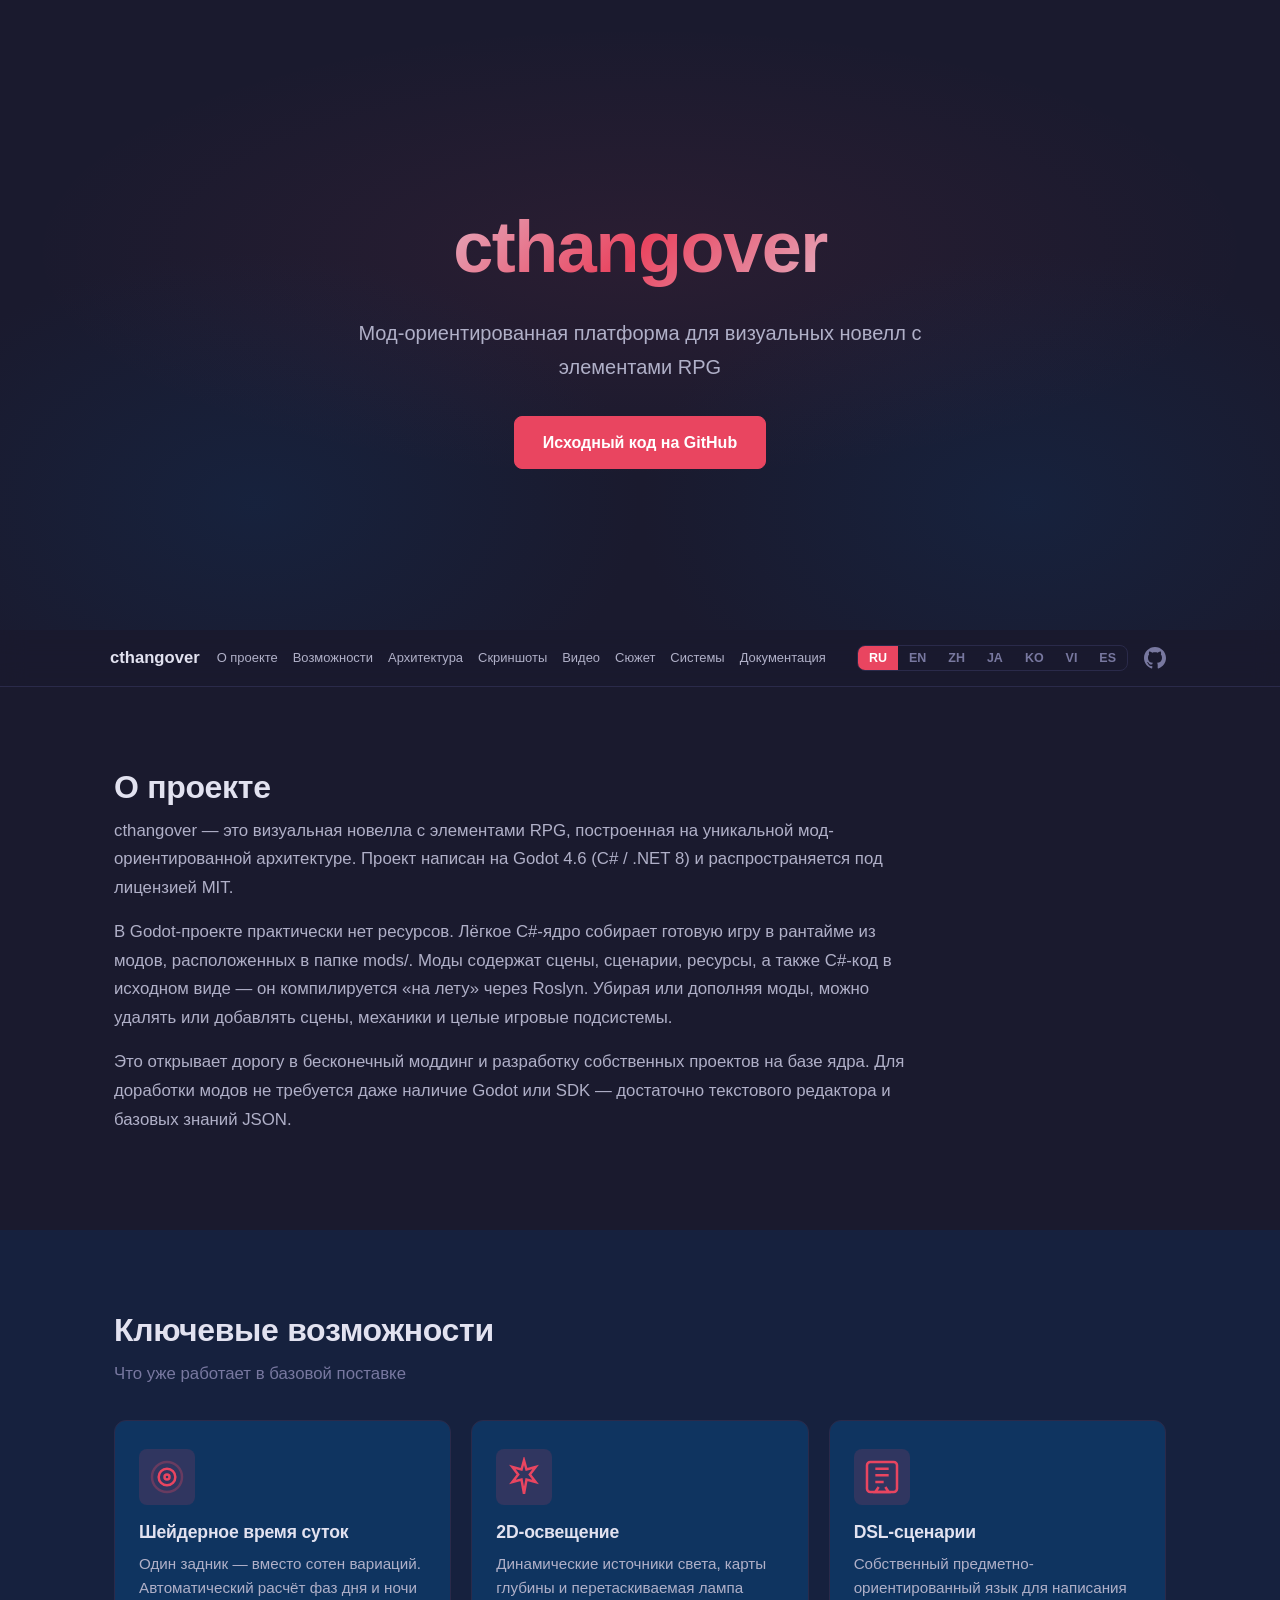
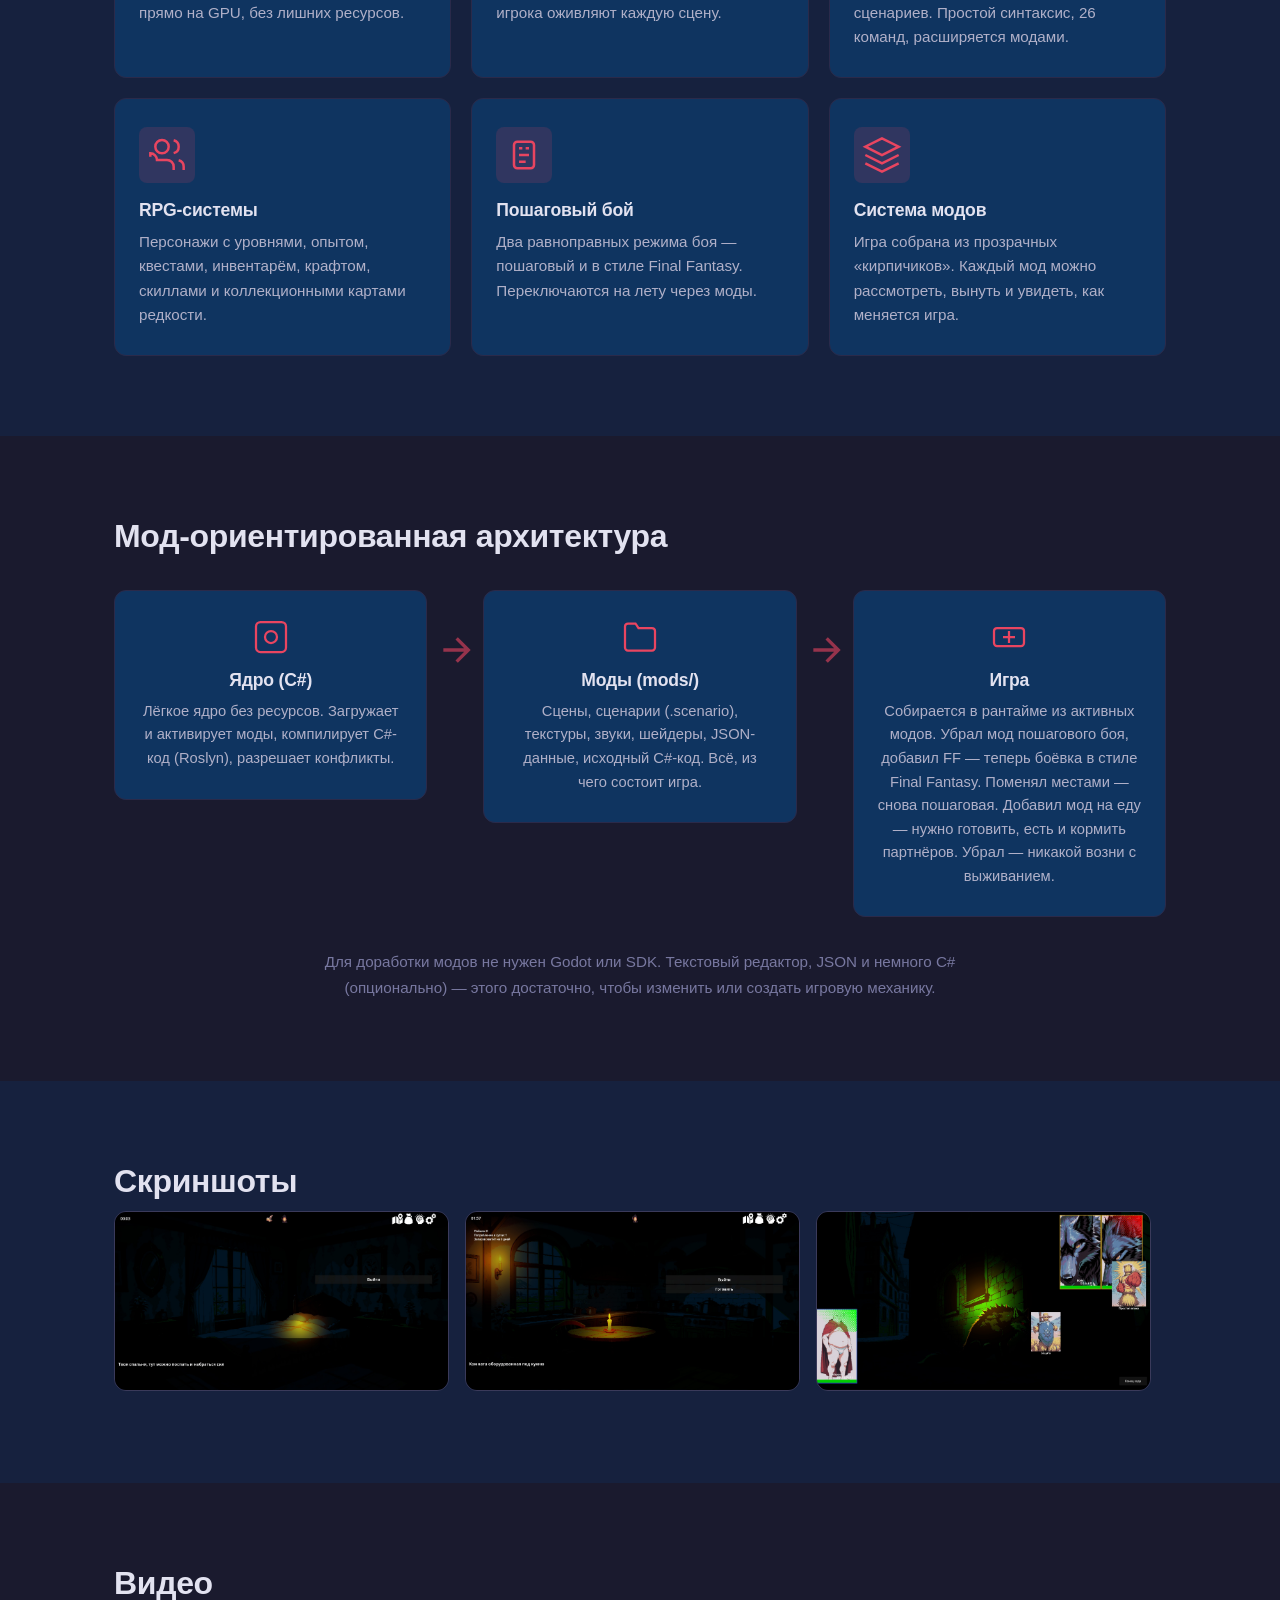
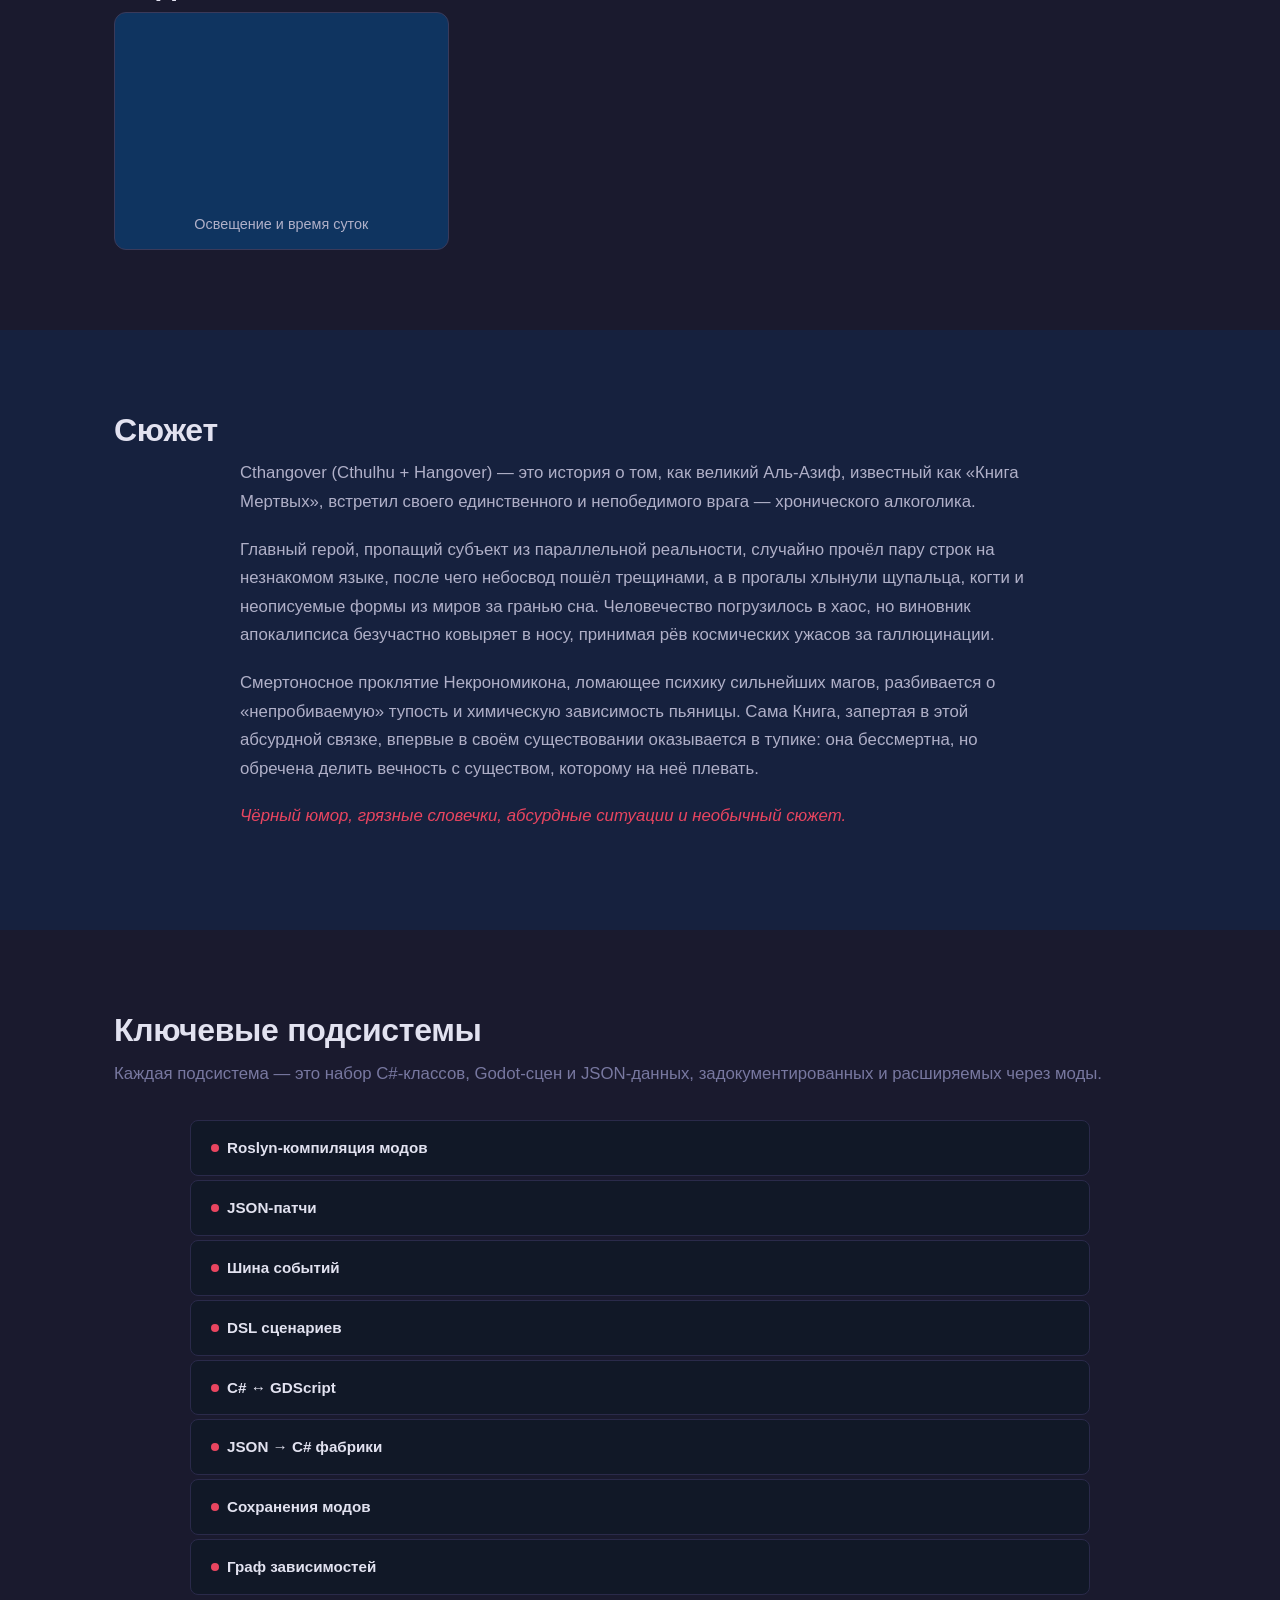
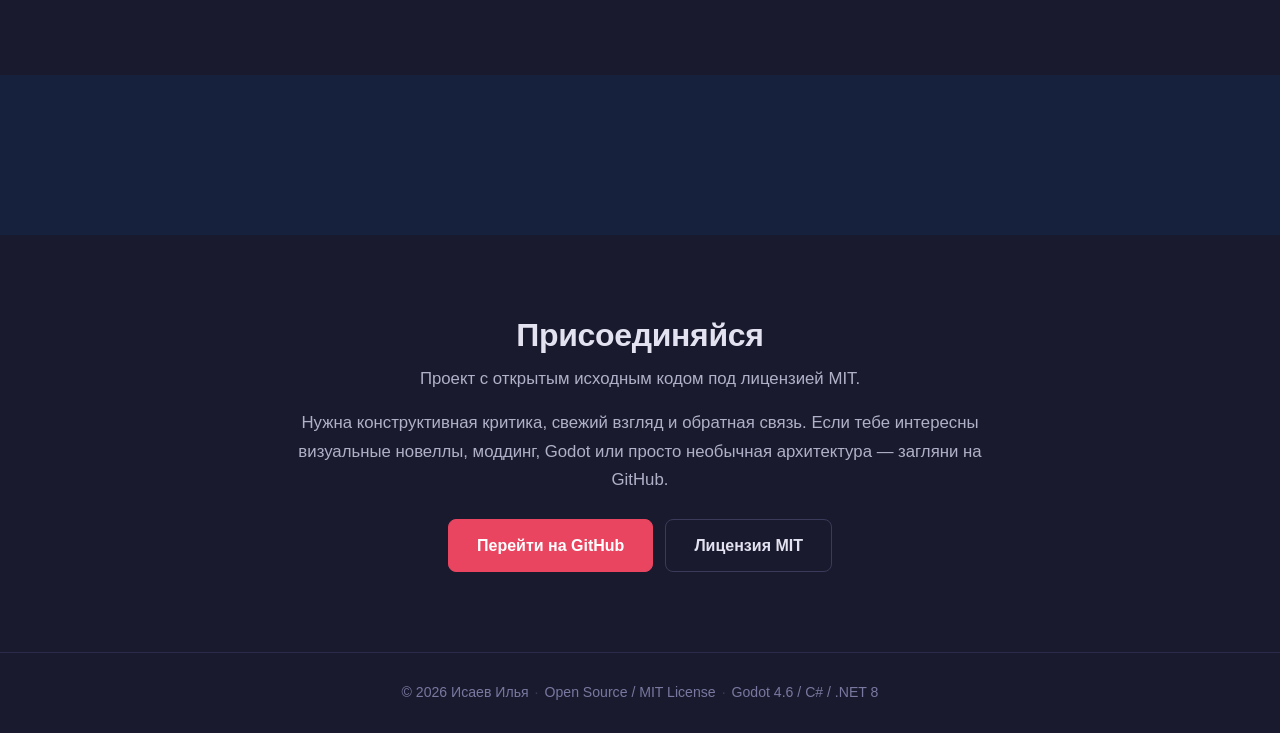
==== index.html @ f08f26de "upd" ====
<!DOCTYPE html>
<html lang="ru">

<head>
<meta charset="UTF-8">
<meta name="viewport" content="width=device-width, initial-scale=1.0">
<title data-i18n="hero_title">cthangover</title>
<meta name="description" content="Мод-ориентированная платформа для визуальных новелл с элементами RPG на Godot 4.6">
<link rel="stylesheet" href="css/highlight-theme.css">
<link rel="stylesheet" href="css/style.css">
</head>

<body>

<header id="hero">
  <div class="hero-content">
    <h1 data-i18n="hero_title">cthangover</h1>
    <p class="tagline" data-i18n="hero_tagline">Мод-ориентированная платформа для визуальных новелл с элементами RPG</p>
    <div class="hero-buttons">
      <a href="https://github.com/cthangover/cthangover" class="btn btn-primary" target="_blank" rel="noopener" data-i18n="hero_btn_github">Исходный код на GitHub</a>
    </div>
  </div>
  <div class="hero-bg"></div>
</header>

<nav id="navbar">
  <div class="nav-inner">
    <a href="#hero" class="nav-brand">cthangover</a>
    <a class="docs-back-link" data-i18n="nav_docs_back">← На сайт</a>
    <button class="nav-toggle" id="navToggle" aria-label="Toggle navigation" aria-expanded="false">
      <span></span><span></span><span></span>
    </button>
    <ul class="nav-links">
      <li><a href="#about" data-i18n="nav_about">О проекте</a></li>
      <li><a href="#features" data-i18n="nav_features">Возможности</a></li>
      <li><a href="#architecture" data-i18n="nav_arch">Архитектура</a></li>
      <li><a href="#screenshots" data-i18n="nav_screenshots">Скриншоты</a></li>
      <li><a href="#videos" data-i18n="nav_videos">Видео</a></li>
      <li><a href="#story" data-i18n="nav_story">Сюжет</a></li>
      <li><a href="#systems" data-i18n="nav_systems">Системы</a></li>
      <li><a href="#docs" data-i18n="nav_docs">Документация</a></li>
    </ul>
    <div class="nav-right">
      <div class="lang-switcher">
        <button class="lang-btn" data-lang="ru" aria-label="Русский">RU</button>
        <button class="lang-btn" data-lang="en" aria-label="English">EN</button>
        <button class="lang-btn" data-lang="zh" aria-label="中文">ZH</button>
        <button class="lang-btn" data-lang="ja" aria-label="日本語">JA</button>
        <button class="lang-btn" data-lang="ko" aria-label="한국어">KO</button>
        <button class="lang-btn" data-lang="vi" aria-label="Tiếng Việt">VI</button>
        <button class="lang-btn" data-lang="es" aria-label="Español">ES</button>
      </div>
      <a href="https://github.com/cthangover/cthangover" class="nav-github" target="_blank" rel="noopener" aria-label="GitHub">
        <svg width="22" height="22" viewBox="0 0 24 24" fill="currentColor"><path d="M12 0C5.37 0 0 5.37 0 12c0 5.3 3.438 9.8 8.205 11.385.6.113.82-.258.82-.577 0-.285-.01-1.04-.015-2.04-3.338.724-4.042-1.61-4.042-1.61-.546-1.385-1.335-1.755-1.335-1.755-1.087-.744.084-.729.084-.729 1.205.084 1.838 1.236 1.838 1.236 1.07 1.835 2.809 1.305 3.495.998.108-.776.417-1.305.76-1.605-2.665-.3-5.466-1.332-5.466-5.93 0-1.31.465-2.38 1.235-3.22-.135-.303-.54-1.523.105-3.176 0 0 1.005-.322 3.3 1.23.96-.267 1.98-.399 3-.405 1.02.006 2.04.138 3 .405 2.28-1.552 3.285-1.23 3.285-1.23.645 1.653.24 2.873.12 3.176.765.84 1.23 1.91 1.23 3.22 0 4.61-2.805 5.625-5.475 5.92.42.36.81 1.096.81 2.22 0 1.605-.015 2.896-.015 3.286 0 .315.21.69.825.57C20.565 21.795 24 17.295 24 12 24 5.37 18.63 0 12 0z"/></svg>
      </a>
    </div>
  </div>
</nav>

<button class="sidebar-toggle" id="sidebarToggle" aria-label="Toggle sidebar" aria-expanded="false">
  <span></span><span></span><span></span>
</button>

<main>

<section id="about">
  <div class="container">
    <h2 data-i18n="about_title">О проекте</h2>
    <p data-i18n="about_p1">cthangover — это визуальная новелла с элементами RPG, построенная на уникальной мод-ориентированной архитектуре. Проект написан на Godot 4.6 (C# / .NET 8) и распространяется под лицензией MIT.</p>
    <p data-i18n="about_p2">В Godot-проекте практически нет ресурсов. Лёгкое C#-ядро собирает готовую игру в рантайме из модов, расположенных в папке mods/. Моды содержат сцены, сценарии, ресурсы, а также C#-код в исходном виде — он компилируется «на лету» через Roslyn. Убирая или дополняя моды, можно удалять или добавлять сцены, механики и целые игровые подсистемы.</p>
    <p data-i18n="about_p3">Это открывает дорогу в бесконечный моддинг и разработку собственных проектов на базе ядра. Для доработки модов не требуется даже наличие Godot или SDK — достаточно текстового редактора и базовых знаний JSON.</p>
  </div>
</section>

<section id="features">
  <div class="container">
    <h2 data-i18n="features_title">Ключевые возможности</h2>
    <p class="section-subtitle" data-i18n="features_subtitle">Что уже работает в базовой поставке</p>
    <div class="features-grid">

      <div class="feature-card">
        <div class="feature-icon">
          <svg width="40" height="40" viewBox="0 0 24 24" fill="none" stroke="currentColor" stroke-width="1.5"><circle cx="12" cy="12" r="5"/><circle cx="12" cy="12" r="9" opacity="0.3"/><circle cx="12" cy="12" r="1.5"/></svg>
        </div>
        <h3 data-i18n="feat_time_title">Шейдерное время суток</h3>
        <p data-i18n="feat_time_desc">Один задник — вместо сотен вариаций. Автоматический расчёт фаз дня и ночи прямо на GPU, без лишних ресурсов.</p>
      </div>

      <div class="feature-card">
        <div class="feature-icon">
          <svg width="40" height="40" viewBox="0 0 24 24" fill="none" stroke="currentColor" stroke-width="1.5"><path d="M12 2l1.5 5.5L19 6l-3.5 4.5L19 15l-5.5-1.5L12 22l-1.5-8.5L5 15l3.5-4.5L5 6l5.5 1.5z"/></svg>
        </div>
        <h3 data-i18n="feat_light_title">2D-освещение</h3>
        <p data-i18n="feat_light_desc">Динамические источники света, карты глубины и перетаскиваемая лампа игрока оживляют каждую сцену.</p>
      </div>

      <div class="feature-card">
        <div class="feature-icon">
          <svg width="40" height="40" viewBox="0 0 24 24" fill="none" stroke="currentColor" stroke-width="1.5"><rect x="3" y="3" width="18" height="18" rx="2"/><path d="M8 7h8M8 11h8M8 15h5M10 18l-2 3h8l-2-3"/></svg>
        </div>
        <h3 data-i18n="feat_dsl_title">DSL-сценарии</h3>
        <p data-i18n="feat_dsl_desc">Собственный предметно-ориентированный язык для написания сценариев. Простой синтаксис, 26 команд, расширяется модами.</p>
      </div>

      <div class="feature-card">
        <div class="feature-icon">
          <svg width="40" height="40" viewBox="0 0 24 24" fill="none" stroke="currentColor" stroke-width="1.5"><path d="M16 21v-2a4 4 0 00-4-4H6a4 4 0 00-4-4v2"/><circle cx="9" cy="7" r="4"/><path d="M22 21v-2a4 4 0 00-3-3.87M16 3.13a4 4 0 010 7.75"/></svg>
        </div>
        <h3 data-i18n="feat_rpg_title">RPG-системы</h3>
        <p data-i18n="feat_rpg_desc">Персонажи с 6 атрибутами, уровни, опыт, квесты, инвентарь, крафт, скиллы и коллекционные карты редкости.</p>
      </div>

      <div class="feature-card">
        <div class="feature-icon">
          <svg width="40" height="40" viewBox="0 0 24 24" fill="none" stroke="currentColor" stroke-width="1.5"><rect x="6" y="4" width="12" height="16" rx="2"/><path d="M9 8h2M13 8h2M9 12h6M9 16h4"/></svg>
        </div>
        <h3 data-i18n="feat_battle_title">Карточный бой</h3>
        <p data-i18n="feat_battle_desc">Пошаговая карточная битва с атакой, защитой, оглушением и статус-эффектами. Второй вариант — FF-стиль (в разработке).</p>
      </div>

      <div class="feature-card">
        <div class="feature-icon">
          <svg width="40" height="40" viewBox="0 0 24 24" fill="none" stroke="currentColor" stroke-width="1.5"><path d="M12 2L2 7l10 5 10-5-10-5zM2 17l10 5 10-5M2 12l10 5 10-5"/></svg>
        </div>
        <h3 data-i18n="feat_mod_title">Система модов</h3>
        <p data-i18n="feat_mod_desc">Игра собрана из прозрачных «кирпичиков». Каждый мод можно рассмотреть, вынуть и увидеть, как меняется игра.</p>
      </div>

    </div>
  </div>
</section>

<section id="architecture">
  <div class="container">
    <h2 data-i18n="arch_title">Мод-ориентированная архитектура</h2>

    <div class="arch-diagram">
      <div class="arch-block arch-kernel">
        <div class="arch-icon">
          <svg width="36" height="36" viewBox="0 0 24 24" fill="none" stroke="currentColor" stroke-width="1.5"><rect x="2" y="2" width="20" height="20" rx="3"/><circle cx="12" cy="12" r="4"/></svg>
        </div>
        <h3 data-i18n="arch_kernel">Ядро (C#)</h3>
        <p data-i18n="arch_kernel_desc">Лёгкое ядро без ресурсов. Загружает и активирует моды, компилирует C#-код (Roslyn), разрешает конфликты.</p>
      </div>

      <div class="arch-arrow">
        <svg width="40" height="40" viewBox="0 0 24 24" fill="none" stroke="currentColor" stroke-width="2"><path d="M5 12h14M13 5l7 7-7 7"/></svg>
      </div>

      <div class="arch-block arch-mods">
        <div class="arch-icon">
          <svg width="36" height="36" viewBox="0 0 24 24" fill="none" stroke="currentColor" stroke-width="1.5"><path d="M22 19a2 2 0 01-2 2H4a2 2 0 01-2-2V5a2 2 0 012-2h5l2 3h9a2 2 0 012 2v11z"/></svg>
        </div>
        <h3 data-i18n="arch_mods">Моды (mods/)</h3>
        <p data-i18n="arch_mods_desc">Сцены, сценарии (.scenario), текстуры, звуки, шейдеры, JSON-данные, исходный C#-код. Всё, из чего состоит игра.</p>
      </div>

      <div class="arch-arrow">
        <svg width="40" height="40" viewBox="0 0 24 24" fill="none" stroke="currentColor" stroke-width="2"><path d="M5 12h14M13 5l7 7-7 7"/></svg>
      </div>

      <div class="arch-block arch-game">
        <div class="arch-icon">
          <svg width="36" height="36" viewBox="0 0 24 24" fill="none" stroke="currentColor" stroke-width="1.5"><rect x="2" y="6" width="20" height="12" rx="2"/><path d="M8 12h8M12 8v8"/></svg>
        </div>
        <h3 data-i18n="arch_game">Игра</h3>
        <p data-i18n="arch_game_desc">Собирается в рантайме из активных модов. Убрал мод карточного боя — пропала боевая система. Добавил мод с квестом — появился новый квест.</p>
      </div>
    </div>

    <p class="arch-footer" data-i18n="arch_footer">Для доработки модов не нужен Godot или SDK. Текстовый редактор, JSON и немного C# (опционально) — этого достаточно, чтобы изменить или создать игровую механику.</p>
  </div>
</section>

<section id="screenshots">
  <div class="container">
    <h2 data-i18n="screenshots_title">Скриншоты</h2>
    <div class="screenshots-grid">
      <div class="screenshot-item">
        <img src="img/screen1.jpg" alt="Скриншот 1" loading="lazy">
      </div>
      <div class="screenshot-item">
        <img src="img/screen2.jpg" alt="Скриншот 2" loading="lazy">
      </div>
      <div class="screenshot-item">
        <img src="img/screen3.jpg" alt="Скриншот 3" loading="lazy">
      </div>
      <div class="screenshot-item">
        <img src="img/screen4.jpg" alt="Скриншот 4" loading="lazy">
      </div>
    </div>
  </div>
</section>

<section id="videos">
  <div class="container">
    <h2 data-i18n="videos_title">Видео</h2>
    <div class="videos-grid">
      <div class="video-card">
        <div class="video-wrapper">
          <iframe src="https://www.youtube.com/embed/dLLEM93o4Ms" title="Освещение и время суток" allow="accelerometer; autoplay; clipboard-write; encrypted-media; gyroscope; picture-in-picture; web-share" referrerpolicy="strict-origin-when-cross-origin" allowfullscreen></iframe>
        </div>
        <p class="video-caption" data-i18n="video_lighting_title">Освещение и время суток</p>
      </div>
    </div>
  </div>
</section>

<section id="story">
  <div class="container">
    <h2 data-i18n="story_title">Сюжет</h2>
    <div class="story-content">
      <p data-i18n="story_p1">Cthangover (Cthulhu + Hangover) — это история о том, как великий Аль-Азиф, известный как «Книга Мертвых», встретил своего единственного и непобедимого врага — хронического алкоголика.</p>
      <p data-i18n="story_p2">Главный герой, пропащий субъект из параллельной реальности, случайно прочёл пару строк на незнакомом языке, после чего небосвод пошёл трещинами, а в прогалы хлынули щупальца, когти и неописуемые формы из миров за гранью сна. Человечество погрузилось в хаос, но виновник апокалипсиса безучастно ковыряет в носу, принимая рёв космических ужасов за галлюцинации.</p>
      <p data-i18n="story_p3">Смертоносное проклятие Некрономикона, ломающее психику сильнейших магов, разбивается о «непробиваемую» тупость и химическую зависимость пьяницы. Сама Книга, запертая в этой абсурдной связке, впервые в своём существовании оказывается в тупике: она бессмертна, но обречена делить вечность с существом, которому на неё плевать.</p>
      <p data-i18n="story_p4">Чёрный юмор, грязные словечки, абсурдные ситуации и необычный сюжет.</p>
    </div>
  </div>
</section>

<section id="systems">
  <div class="container">
    <h2 data-i18n="systems_title">Ключевые подсистемы</h2>
    <p class="section-subtitle" data-i18n="systems_subtitle">Каждая система — это набор C#-классов, Godot-сцен и JSON-данных, задокументированных и расширяемых через моды.</p>
    <div class="systems-list" id="systemsAccordion"></div>
  </div>
</section>

<section id="docs" class="docs-section">
  <div class="docs-layout">
    <div class="sidebar-overlay"></div>
    <aside id="docs-sidebar" class="docs-sidebar">
      <div class="sidebar-search">
        <div class="sidebar-search-wrap">
          <input type="text" id="docsSearch" class="sidebar-search-input" placeholder="Поиск..." autocomplete="off">
          <button class="sidebar-search-clear" id="searchClear" aria-label="Clear search">&times;</button>
        </div>
      </div>
      <nav class="sidebar-tree" id="sidebarTree"></nav>
    </aside>
    <div class="docs-main">
      <div class="container">
        <div id="docs-content" class="docs-content"></div>
      </div>
    </div>
  </div>
</section>

<section id="cta">
  <div class="container">
    <h2 data-i18n="cta_title">Присоединяйся</h2>
    <p data-i18n="cta_p1">Проект с открытым исходным кодом под лицензией MIT.</p>
    <p data-i18n="cta_p2">Нужна конструктивная критика, свежий взгляд и обратная связь. Если тебе интересны визуальные новеллы, моддинг, Godot или просто необычная архитектура — загляни на GitHub.</p>
    <div class="cta-buttons">
      <a href="https://github.com/cthangover/cthangover" class="btn btn-primary" target="_blank" rel="noopener" data-i18n="cta_btn_github">Перейти на GitHub</a>
      <a href="https://github.com/cthangover/cthangover/blob/master/LICENSE" class="btn btn-secondary" target="_blank" rel="noopener" data-i18n="cta_btn_license">Лицензия MIT</a>
    </div>
  </div>
</section>

</main>

<footer>
  <div class="container footer-inner">
    <span data-i18n="footer_text">© 2026 Исаев Илья</span>
    <span class="footer-sep">·</span>
    <span data-i18n="footer_opensource">Open Source / MIT License</span>
    <span class="footer-sep">·</span>
    <span>Godot 4.6 / C# / .NET 8</span>
  </div>
</footer>

<div id="lightbox" class="lightbox" aria-hidden="true" role="dialog">
  <div class="lightbox-overlay"></div>
  <button class="lightbox-close" aria-label="Закрыть">&times;</button>
  <button class="lightbox-prev" aria-label="Предыдущий">&lsaquo;</button>
  <button class="lightbox-next" aria-label="Следующий">&rsaquo;</button>
  <img class="lightbox-img" src="" alt="">
</div>

<script src="js/i18n.js"></script>
<script src="js/vendor/highlight.min.js"></script>
<script src="js/vendor/mermaid.min.js" defer></script>
<script src="js/vendor/hljs-scenario.js"></script>
<script src="js/vendor/hljs-gdscript.js"></script>
<script src="js/vendor/hljs-filestree.js"></script>
<script src="js/vendor/hljs-glsl.js"></script>
<script src="js/vendor/marked.min.js"></script>
<script src="js/docs.js"></script>
<script src="js/main.js"></script>
</body>
</html>
---- css/highlight-theme.css ----
pre code.hljs{display:block;overflow-x:auto;padding:1em}code.hljs{padding:3px 5px}/*!
  Theme: GitHub Dark
  Description: Dark theme as seen on github.com
  Author: github.com
  Maintainer: @Hirse
  Updated: 2021-05-15

  Outdated base version: https://github.com/primer/github-syntax-dark
  Current colors taken from GitHub's CSS
*/.hljs{color:#c9d1d9;background:#0d1117}.hljs-doctag,.hljs-keyword,.hljs-meta .hljs-keyword,.hljs-template-tag,.hljs-template-variable,.hljs-type,.hljs-variable.language_{color:#ff7b72}.hljs-title,.hljs-title.class_,.hljs-title.class_.inherited__,.hljs-title.function_{color:#d2a8ff}.hljs-attr,.hljs-attribute,.hljs-literal,.hljs-meta,.hljs-number,.hljs-operator,.hljs-selector-attr,.hljs-selector-class,.hljs-selector-id,.hljs-variable{color:#79c0ff}.hljs-meta .hljs-string,.hljs-regexp,.hljs-string{color:#a5d6ff}.hljs-built_in,.hljs-symbol{color:#ffa657}.hljs-code,.hljs-comment,.hljs-formula{color:#8b949e}.hljs-name,.hljs-quote,.hljs-selector-pseudo,.hljs-selector-tag{color:#7ee787}.hljs-subst{color:#c9d1d9}.hljs-section{color:#1f6feb;font-weight:700}.hljs-bullet{color:#f2cc60}.hljs-emphasis{color:#c9d1d9;font-style:italic}.hljs-strong{color:#c9d1d9;font-weight:700}.hljs-addition{color:#aff5b4;background-color:#033a16}.hljs-deletion{color:#ffdcd7;background-color:#67060c}.language-filestree .hljs-type{color:#e3b341}.language-filestree .hljs-string{color:#3fb950}
---- css/style.css ----
:root {
  --bg-primary: #1a1a2e;
  --bg-secondary: #16213e;
  --bg-card: #0f3460;
  --bg-card-hover: #144272;
  --bg-systems: #111827;
  --text-primary: #e2e2f0;
  --text-secondary: #b0b0c8;
  --text-muted: #7878a0;
  --accent: #e94560;
  --accent-hover: #ff6b81;
  --accent-dim: rgba(233, 69, 96, 0.15);
  --border: #2a2a4a;
  --border-light: #3a3a5a;
  --radius: 8px;
  --radius-lg: 12px;
  --transition: 0.2s ease;
  --font-mono: "Consolas", "Courier New", monospace;
  --max-width: 1100px;
}

*, *::before, *::after {
  box-sizing: border-box;
  margin: 0;
  padding: 0;
}

html {
  scroll-behavior: smooth;
  scroll-padding-top: 70px;
}

body {
  font-family: -apple-system, BlinkMacSystemFont, "Segoe UI", Roboto, "Helvetica Neue", Arial, sans-serif;
  background: var(--bg-primary);
  color: var(--text-primary);
  line-height: 1.7;
  -webkit-font-smoothing: antialiased;
}

a {
  color: var(--accent);
  text-decoration: none;
  transition: color var(--transition);
}
a:hover { color: var(--accent-hover); }

img { max-width: 100%; display: block; }

.container {
  max-width: var(--max-width);
  margin: 0 auto;
  padding: 0 24px;
}

h1, h2, h3 {
  line-height: 1.3;
  letter-spacing: -0.01em;
}

h1 { font-size: 3rem; font-weight: 800; }
h2 { font-size: 2rem; font-weight: 700; color: var(--text-primary); margin-bottom: 0.25em; }
h3 { font-size: 1.1rem; font-weight: 600; }

.section-subtitle {
  color: var(--text-muted);
  font-size: 1.05rem;
  margin-bottom: 2rem;
}

/* ========== BUTTONS ========== */

.btn {
  display: inline-flex;
  align-items: center;
  gap: 8px;
  padding: 12px 28px;
  border: 1px solid transparent;
  border-radius: var(--radius);
  font-size: 1rem;
  font-weight: 600;
  cursor: pointer;
  transition: all var(--transition);
  text-decoration: none;
}

.btn-primary {
  background: var(--accent);
  color: #fff;
  border-color: var(--accent);
}
.btn-primary:hover {
  background: var(--accent-hover);
  border-color: var(--accent-hover);
  color: #fff;
}

.btn-secondary {
  background: transparent;
  color: var(--text-primary);
  border-color: var(--border-light);
}
.btn-secondary:hover {
  border-color: var(--accent);
  color: var(--accent);
}

/* ========== HERO ========== */

#hero {
  position: relative;
  min-height: 70vh;
  display: flex;
  align-items: center;
  justify-content: center;
  text-align: center;
  overflow: hidden;
  padding: 120px 24px 80px;
}

.hero-bg {
  position: absolute;
  inset: 0;
  background:
    radial-gradient(ellipse 80% 60% at 50% 40%, rgba(233, 69, 96, 0.08) 0%, transparent 60%),
    radial-gradient(ellipse 60% 80% at 20% 80%, rgba(15, 52, 96, 0.3) 0%, transparent 50%),
    radial-gradient(ellipse 60% 80% at 80% 80%, rgba(15, 52, 96, 0.3) 0%, transparent 50%);
  z-index: 0;
}

.hero-content {
  position: relative;
  z-index: 1;
  max-width: 750px;
}

#hero h1 {
  font-size: clamp(2.5rem, 6vw, 4.5rem);
  font-weight: 800;
  background: linear-gradient(135deg, var(--text-primary) 0%, var(--accent) 50%, var(--text-primary) 100%);
  -webkit-background-clip: text;
  -webkit-text-fill-color: transparent;
  background-clip: text;
  margin-bottom: 0.3em;
  letter-spacing: -0.02em;
}

#hero .tagline {
  font-size: clamp(1.05rem, 2vw, 1.25rem);
  color: var(--text-secondary);
  max-width: 600px;
  margin: 0 auto 2rem;
}

.hero-buttons {
  display: flex;
  gap: 12px;
  justify-content: center;
  flex-wrap: wrap;
}

/* ========== NAVBAR ========== */

#navbar {
  position: sticky;
  top: 0;
  z-index: 100;
  background: rgba(26, 26, 46, 0.85);
  backdrop-filter: blur(12px);
  -webkit-backdrop-filter: blur(12px);
  border-bottom: 1px solid var(--border);
}

.nav-inner {
  max-width: var(--max-width);
  margin: 0 auto;
  padding: 0 20px;
  display: flex;
  align-items: center;
  height: 56px;
  gap: 10px;
}

.nav-brand {
  font-weight: 700;
  font-size: 1.04rem;
  color: var(--text-primary);
  white-space: nowrap;
}
.nav-brand:hover { color: var(--accent); }

.nav-links {
  display: flex;
  list-style: none;
  gap: 1px;
  flex: 1;
  flex-wrap: nowrap;
}

.nav-links a {
  display: block;
  padding: 6px 7px;
  border-radius: var(--radius);
  color: var(--text-secondary);
  font-size: 0.81rem;
  font-weight: 500;
  white-space: nowrap;
  transition: all var(--transition);
}
.nav-links a:hover {
  color: var(--text-primary);
  background: var(--accent-dim);
}

.nav-right {
  display: flex;
  align-items: center;
  gap: 12px;
  margin-left: auto;
}

.lang-switcher {
  display: flex;
  border: 1px solid var(--border);
  border-radius: var(--radius);
  overflow: hidden;
}

.lang-btn {
  padding: 5px 11px;
  font-size: 0.78rem;
  font-weight: 600;
  border: none;
  background: transparent;
  color: var(--text-muted);
  cursor: pointer;
  transition: all var(--transition);
}
.lang-btn:hover { color: var(--text-primary); background: var(--accent-dim); }
.lang-btn.active {
  background: var(--accent);
  color: #fff;
}

.nav-github {
  display: flex;
  align-items: center;
  color: var(--text-muted);
  padding: 4px;
  border-radius: 6px;
  transition: all var(--transition);
}
.nav-github:hover { color: var(--text-primary); background: var(--accent-dim); }

.nav-toggle {
  display: none;
  flex-direction: column;
  align-items: center;
  justify-content: center;
  gap: 5px;
  width: 40px;
  height: 40px;
  flex-shrink: 0;
  padding: 10px;
  border: none;
  background: transparent;
  border-radius: var(--radius);
  cursor: pointer;
}

.nav-toggle:hover {
  background: var(--accent-dim);
}

.nav-toggle span {
  display: block;
  width: 100%;
  height: 2px;
  background: var(--text-secondary);
  border-radius: 1px;
  transition: all 0.25s ease;
}

body.nav-open .nav-toggle span:nth-child(1) {
  transform: translateY(7px) rotate(45deg);
}

body.nav-open .nav-toggle span:nth-child(2) {
  opacity: 0;
}

body.nav-open .nav-toggle span:nth-child(3) {
  transform: translateY(-7px) rotate(-45deg);
}

/* ========== SECTIONS ========== */

section {
  padding: 80px 0;
}

section:nth-child(even) {
  background: var(--bg-secondary);
}

#about p {
  max-width: 800px;
  margin-bottom: 1rem;
  color: var(--text-secondary);
  font-size: 1.05rem;
}

/* ========== FEATURES ========== */

.features-grid {
  display: grid;
  grid-template-columns: repeat(3, 1fr);
  gap: 20px;
}

.feature-card {
  background: var(--bg-card);
  border: 1px solid var(--border);
  border-radius: var(--radius-lg);
  padding: 28px 24px;
  transition: all var(--transition);
}

.feature-card:hover {
  border-color: var(--accent);
  background: var(--bg-card-hover);
  transform: translateY(-2px);
}

.feature-icon {
  width: 56px;
  height: 56px;
  display: flex;
  align-items: center;
  justify-content: center;
  background: var(--accent-dim);
  border-radius: var(--radius);
  color: var(--accent);
  margin-bottom: 16px;
}

.feature-card h3 {
  margin-bottom: 8px;
  color: var(--text-primary);
}

.feature-card p {
  color: var(--text-secondary);
  font-size: 0.95rem;
  line-height: 1.6;
}

/* ========== ARCHITECTURE ========== */

.arch-diagram {
  display: flex;
  align-items: flex-start;
  gap: 8px;
  margin: 32px 0;
}

.arch-block {
  flex: 1;
  background: var(--bg-card);
  border: 1px solid var(--border);
  border-radius: var(--radius-lg);
  padding: 28px 24px;
  text-align: center;
  transition: all var(--transition);
}

.arch-block:hover {
  border-color: var(--accent);
}

.arch-icon {
  display: flex;
  align-items: center;
  justify-content: center;
  margin-bottom: 14px;
  color: var(--accent);
}

.arch-block h3 {
  margin-bottom: 8px;
}

.arch-block p {
  color: var(--text-secondary);
  font-size: 0.92rem;
  line-height: 1.6;
}

.arch-arrow {
  display: flex;
  align-items: center;
  padding-top: 40px;
  color: var(--accent);
  opacity: 0.6;
  flex-shrink: 0;
}

.arch-footer {
  text-align: center;
  color: var(--text-muted);
  max-width: 700px;
  margin: 24px auto 0;
  font-size: 0.95rem;
}

/* ========== SCREENSHOTS ========== */

.screenshots-grid {
  display: flex;
  gap: 16px;
  overflow-x: auto;
  padding-bottom: 12px;
  scroll-snap-type: x mandatory;
}

.screenshot-item {
  min-width: 280px;
  height: 180px;
  flex-shrink: 0;
  background: var(--bg-card);
  border: 1px solid var(--border-light);
  border-radius: var(--radius-lg);
  overflow: hidden;
  scroll-snap-align: start;
  transition: border-color var(--transition);
  cursor: pointer;
}

.screenshot-item:hover {
  border-color: var(--accent);
}

.screenshot-item img {
  width: 100%;
  height: 100%;
  object-fit: cover;
  display: block;
}

/* ========== LIGHTBOX ========== */

.lightbox {
  position: fixed;
  inset: 0;
  z-index: 1000;
  display: flex;
  align-items: center;
  justify-content: center;
  opacity: 0;
  pointer-events: none;
  transition: opacity 0.3s ease;
}

.lightbox.open {
  opacity: 1;
  pointer-events: auto;
}

.lightbox-overlay {
  position: absolute;
  inset: 0;
  background: rgba(0, 0, 0, 0.85);
}

.lightbox-img {
  position: relative;
  z-index: 1;
  max-width: 90vw;
  max-height: 85vh;
  object-fit: contain;
  border-radius: var(--radius-lg);
  box-shadow: 0 8px 40px rgba(0, 0, 0, 0.6);
}

.lightbox-close {
  position: absolute;
  top: 16px;
  right: 24px;
  z-index: 2;
  background: none;
  border: none;
  color: #fff;
  font-size: 2rem;
  cursor: pointer;
  opacity: 0.7;
  transition: opacity 0.2s;
  line-height: 1;
}

.lightbox-close:hover {
  opacity: 1;
}

.lightbox-prev,
.lightbox-next {
  position: absolute;
  top: 50%;
  z-index: 2;
  background: none;
  border: none;
  color: #fff;
  font-size: 3rem;
  cursor: pointer;
  opacity: 0.5;
  transition: opacity 0.2s;
  transform: translateY(-50%);
  line-height: 1;
  padding: 8px 16px;
}

.lightbox-prev:hover,
.lightbox-next:hover {
  opacity: 1;
}

.lightbox-prev {
  left: 8px;
}

.lightbox-next {
  right: 8px;
}

/* ========== VIDEOS ========== */

.videos-grid {
  display: grid;
  grid-template-columns: repeat(auto-fill, minmax(320px, 1fr));
  gap: 24px;
}

.video-card {
  background: var(--bg-card);
  border: 1px solid var(--border-light);
  border-radius: var(--radius-lg);
  overflow: hidden;
  transition: border-color var(--transition);
}

.video-card:hover {
  border-color: var(--accent);
}

.video-wrapper {
  position: relative;
  width: 100%;
  padding-top: 56.25%;
}

.video-wrapper iframe {
  position: absolute;
  top: 0;
  left: 0;
  width: 100%;
  height: 100%;
  border: 0;
}

.video-caption {
  padding: 12px 16px;
  font-size: 0.9rem;
  color: var(--text-secondary);
  text-align: center;
}

/* ========== STORY ========== */

.story-content {
  max-width: 800px;
  margin: 0 auto;
}

.story-content p {
  color: var(--text-secondary);
  font-size: 1.05rem;
  margin-bottom: 1.2rem;
}

.story-content p:last-child {
  font-style: italic;
  color: var(--accent);
}

/* ========== SYSTEMS ACCORDION ========== */

.systems-list {
  max-width: 900px;
  margin: 0 auto;
  display: flex;
  flex-direction: column;
  gap: 4px;
}

.sys-details {
  background: var(--bg-systems);
  border: 1px solid var(--border);
  border-radius: var(--radius);
  overflow: hidden;
  transition: all var(--transition);
}

.sys-details[open] {
  border-color: var(--border-light);
}

.sys-summary {
  padding: 14px 20px;
  cursor: pointer;
  font-weight: 600;
  font-size: 0.95rem;
  color: var(--text-primary);
  user-select: none;
  display: flex;
  align-items: center;
  gap: 8px;
  transition: background var(--transition);
}

.sys-summary:hover {
  background: var(--bg-card);
}

.sys-summary::before {
  content: "";
  display: inline-block;
  width: 8px;
  height: 8px;
  border-radius: 50%;
  background: var(--accent);
  flex-shrink: 0;
}

.sys-summary::marker {
  color: var(--text-muted);
  font-size: 0.8rem;
}

.sys-body {
  padding: 0 20px 18px;
  margin-left: 28px;
  color: var(--text-secondary);
  font-size: 0.92rem;
  line-height: 1.6;
}

/* ========== DOCUMENTATION ========== */

.docs-section {
  background: var(--bg-primary);
}

.docs-content {
  margin: 0 auto;
  color: var(--text-secondary);
  line-height: 1.8;
  font-size: 0.98rem;
}

.docs-content h1 {
  margin-bottom: 0.3em;
  font-size: 2rem;
  color: var(--text-primary);
}

.docs-content h2 {
  font-size: 1.4rem;
  margin-top: 2em;
  margin-bottom: 0.5em;
  padding-bottom: 0.3em;
  border-bottom: 1px solid var(--border);
}

.docs-content h3 {
  font-size: 1.1rem;
  margin-top: 1.5em;
  margin-bottom: 0.4em;
  color: var(--text-primary);
}

.docs-content h4 {
  font-size: 1rem;
  margin-top: 1.2em;
  margin-bottom: 0.3em;
  color: var(--text-primary);
}

.docs-content p {
  margin-bottom: 1rem;
}

.docs-content ul,
.docs-content ol {
  margin: 0 0 1rem 1.5rem;
}

.docs-content li {
  margin-bottom: 0.4rem;
}

.docs-content li > ul,
.docs-content li > ol {
  margin-top: 0.4rem;
  margin-bottom: 0;
}

.docs-content a {
  color: var(--accent);
  text-decoration: none;
}

.docs-content a:hover {
  color: var(--accent-hover);
  text-decoration: underline;
}

.docs-content img {
  max-width: 100%;
  border-radius: var(--radius);
  margin: 1.2rem 0;
  border: 1px solid var(--border);
}

.docs-content blockquote {
  border-left: 3px solid var(--accent);
  padding: 0.5rem 1rem;
  margin: 1rem 0;
  background: var(--accent-dim);
  border-radius: 0 var(--radius) var(--radius) 0;
  color: var(--text-secondary);
  font-style: italic;
}

.docs-content blockquote p {
  margin-bottom: 0;
}

.docs-content hr {
  border: none;
  border-top: 1px solid var(--border);
  margin: 1.5rem 0;
}

.docs-content pre {
  background: var(--bg-systems);
  border: 1px solid var(--border);
  border-radius: var(--radius);
  padding: 16px 20px;
  overflow-x: auto;
  margin: 1rem 0;
  font-family: var(--font-mono);
  font-size: 0.88rem;
  line-height: 1.55;
}

.docs-content pre code {
  background: none;
  padding: 0;
  font-size: inherit;
  border-radius: 0;
  color: var(--text-primary);
}

.docs-content code {
  font-family: var(--font-mono);
  font-size: 0.9em;
  background: var(--accent-dim);
  color: var(--accent);
  padding: 2px 6px;
  border-radius: 4px;
}

.docs-content table {
  width: 100%;
  border-collapse: collapse;
  margin: 1rem 0;
  font-size: 0.93rem;
}

.docs-content th {
  background: var(--bg-card);
  color: var(--text-primary);
  font-weight: 600;
  text-align: left;
  padding: 10px 14px;
  border: 1px solid var(--border);
}

.docs-content td {
  padding: 8px 14px;
  border: 1px solid var(--border);
  color: var(--text-secondary);
}

.docs-content tr:nth-child(even) td {
  background: var(--bg-secondary);
}

.docs-content strong {
  color: var(--text-primary);
  font-weight: 600;
}

.docs-error {
  text-align: center;
  padding: 40px 0;
  color: var(--text-secondary);
}

.docs-error code {
  color: var(--accent);
}

.docs-hint {
  color: var(--text-muted);
  font-size: 0.9rem;
  margin-bottom: 0.5rem;
}

.docs-hint code {
  color: var(--accent);
}

/* ========== CTA ========== */

#cta {
  text-align: center;
}

#cta p {
  color: var(--text-secondary);
  font-size: 1.05rem;
  max-width: 700px;
  margin: 0 auto 1rem;
}

.cta-buttons {
  display: flex;
  gap: 12px;
  justify-content: center;
  flex-wrap: wrap;
  margin-top: 24px;
}

/* ========== FOOTER ========== */

footer {
  border-top: 1px solid var(--border);
  padding: 28px 0;
  background: var(--bg-primary);
}

.footer-inner {
  display: flex;
  align-items: center;
  justify-content: center;
  gap: 6px;
  color: var(--text-muted);
  font-size: 0.88rem;
  flex-wrap: wrap;
}

.footer-sep {
  color: var(--border-light);
}

/* ========== RESPONSIVE ========== */

@media (max-width: 900px) {
  .features-grid {
    grid-template-columns: repeat(2, 1fr);
  }

  .arch-diagram {
    flex-direction: column;
    align-items: stretch;
  }

  .arch-arrow {
    padding-top: 0;
    justify-content: center;
    transform: rotate(90deg);
  }

  .nav-toggle {
    display: flex;
  }

  .nav-links {
    display: none;
    position: absolute;
    top: 56px;
    left: 0;
    right: 0;
    flex-direction: column;
    gap: 2px;
    padding: 8px 12px;
    background: var(--bg-primary);
    border-bottom: 1px solid var(--border);
    box-shadow: 0 4px 12px rgba(0, 0, 0, 0.3);
    z-index: 99;
  }

  .nav-links a {
    padding: 10px 14px;
    font-size: 0.9rem;
  }

  body.nav-open .nav-links {
    display: flex;
  }

  .nav-right {
    min-width: 0;
    gap: 8px;
  }

  .lang-switcher {
    flex-wrap: wrap;
  }

  .lang-btn {
    padding: 5px 8px;
  }

  h1 { font-size: 2.2rem; }
  h2 { font-size: 1.6rem; }
}

@media (max-width: 600px) {
  .features-grid {
    grid-template-columns: 1fr;
  }

  .screenshots-grid {
    flex-wrap: nowrap;
  }

  .screenshot-placeholder {
    min-width: 240px;
    height: 150px;
  }

  section {
    padding: 56px 0;
  }

  .hero-buttons, .cta-buttons {
    flex-direction: column;
    align-items: center;
  }

  .footer-inner {
    flex-direction: column;
    gap: 2px;
  }

  .footer-sep { display: none; }
}

/* ========== DOCS MODE (full page) ========== */

body.docs-mode #hero,
body.docs-mode #about,
body.docs-mode #features,
body.docs-mode #architecture,
body.docs-mode #screenshots,
body.docs-mode #videos,
body.docs-mode #story,
body.docs-mode #systems,
body.docs-mode #cta,
body.docs-mode footer {
  display: none;
}

body.docs-mode main {
  display: block;
}

body.docs-mode #docs {
  padding: 0;
  min-height: 100vh;
  background: var(--bg-primary);
}

body.docs-mode .docs-layout {
  display: flex;
  min-height: 100vh;
}

body.docs-mode .docs-main {
  flex: 1;
  min-width: 0;
  padding: 32px 0 80px;
}

body.docs-mode .docs-content {

}

/* ========== SIDEBAR ========== */

.docs-sidebar {
  display: none;
}

body.docs-mode .docs-sidebar {
  display: block;
  width: 250px;
  flex-shrink: 0;
  border-right: 1px solid var(--border);
  padding: 24px 0;
  overflow-y: auto;
  position: sticky;
  top: 0;
  max-height: 100vh;
  background: var(--bg-secondary);
}

.sidebar-resize-handle {
  width: 4px;
  flex-shrink: 0;
  cursor: col-resize;
  background: transparent;
  transition: background var(--transition);
  z-index: 10;
}

.sidebar-resize-handle:hover,
.sidebar-resize-handle.active {
  background: var(--accent);
}

.sidebar-overlay {
  display: none;
}


/* ========== SIDEBAR SEARCH ========== */

.sidebar-search {
  display: none;
  padding: 0 12px 16px;
}

body.docs-mode .sidebar-search {
  display: block;
}

.sidebar-search-wrap {
  position: relative;
  display: flex;
  align-items: center;
}

.sidebar-search-input {
  width: 100%;
  padding: 7px 32px 7px 12px;
  border: 1px solid var(--border);
  border-radius: var(--radius);
  background: var(--bg-primary);
  color: var(--text-primary);
  font-size: 0.85rem;
  font-family: inherit;
  outline: none;
  transition: border-color var(--transition);
}

.sidebar-search-input::placeholder {
  color: var(--text-muted);
}

.sidebar-search-input:focus {
  border-color: var(--accent);
}

.sidebar-search-clear {
  display: none;
  align-items: center;
  justify-content: center;
  position: absolute;
  right: 6px;
  top: 50%;
  transform: translateY(-50%);
  width: 22px;
  height: 22px;
  padding: 0;
  border: none;
  background: none;
  color: var(--text-muted);
  font-size: 1rem;
  line-height: 1;
  cursor: pointer;
  border-radius: 50%;
  transition: all var(--transition);
}

.sidebar-search-clear:hover {
  color: var(--text-primary);
  background: var(--accent-dim);
}

.sidebar-search-clear.visible {
  display: flex;
}

.sidebar-tree {
  padding: 0 12px;
}

.sidebar-tree ul {
  list-style: none;
  padding: 0;
  margin: 0;
}

.sidebar-tree .sidebar-sub {
  border-left: 1px solid var(--border);
  margin-left: 11px;
}

.sidebar-item {
  position: relative;
  margin: 0;
}

.sidebar-item.collapsed > .sidebar-sub {
  display: none;
}

.sidebar-item.collapsed .tree-toggle {
  transform: rotate(-90deg);
}

/* ----- tree row ----- */

.sidebar-row {
  display: flex;
  align-items: center;
  gap: 2px;
  padding-right: 8px;
}

/* ----- toggle ----- */

.tree-toggle {
  flex-shrink: 0;
  width: 16px;
  height: 16px;
  display: flex;
  align-items: center;
  justify-content: center;
  border: none;
  background: none;
  color: var(--text-muted);
  cursor: pointer;
  font-size: 0.65rem;
  line-height: 1;
  padding: 0;
  border-radius: 3px;
  transition: transform 0.2s ease, color var(--transition);
}

.tree-toggle:hover {
  color: var(--text-primary);
  background: var(--accent-dim);
}

.tree-spacer {
  flex-shrink: 0;
  width: 16px;
  height: 0;
}

/* ----- link & category ----- */

.sidebar-link {
  display: block;
  flex: 1;
  min-width: 0;
  padding: 7px 8px;
  margin-bottom: 1px;
  border-radius: var(--radius);
  color: var(--text-secondary);
  font-size: 0.88rem;
  font-weight: 500;
  text-decoration: none;
  transition: all var(--transition);
  white-space: nowrap;
  overflow: hidden;
  text-overflow: ellipsis;
}

.sidebar-link:hover {
  color: var(--text-primary);
  background: var(--accent-dim);
}

.sidebar-link.active {
  color: var(--accent);
  background: var(--accent-dim);
  font-weight: 600;
}

.sidebar-category {
  display: block;
  flex: 1;
  min-width: 0;
  padding: 7px 8px 6px;
  margin-bottom: 1px;
  color: var(--text-muted);
  font-size: 0.8rem;
  font-weight: 600;
  text-transform: uppercase;
  letter-spacing: 0.03em;
  white-space: nowrap;
  overflow: hidden;
  text-overflow: ellipsis;
}

.sidebar-toggle {
  display: none;
  flex-direction: column;
  align-items: center;
  justify-content: center;
  gap: 5px;
  width: 40px;
  height: 40px;
  padding: 10px;
  border: none;
  background: transparent;
  border-radius: var(--radius);
  cursor: pointer;
  z-index: 250;
}

.sidebar-toggle:hover {
  background: var(--accent-dim);
}

.sidebar-toggle span {
  display: block;
  width: 100%;
  height: 2px;
  background: var(--text-secondary);
  border-radius: 1px;
  transition: all 0.25s ease;
}

body.sidebar-open .sidebar-toggle span:nth-child(1) {
  transform: translateY(7px) rotate(45deg);
}

body.sidebar-open .sidebar-toggle span:nth-child(2) {
  opacity: 0;
}

body.sidebar-open .sidebar-toggle span:nth-child(3) {
  transform: translateY(-7px) rotate(-45deg);
}

@media (max-width: 899px) {
  body.docs-mode .docs-layout {
    display: block;
  }

  body.docs-mode .docs-sidebar {
    display: block;
    position: fixed;
    top: 0;
    left: 0;
    bottom: 0;
    width: 280px;
    max-width: 85vw;
    z-index: 200;
    background: var(--bg-primary);
    border-right: 1px solid var(--border);
    transform: translateX(-100%);
    transition: transform 0.3s ease;
    overflow-y: auto;
    padding: 16px 0;
  }

  body.docs-mode.sidebar-open .docs-sidebar {
    transform: translateX(0);
  }

  body.docs-mode.sidebar-open .sidebar-overlay {
    display: block;
    position: fixed;
    inset: 0;
    background: rgba(0, 0, 0, 0.5);
    z-index: 199;
  }

  body.docs-mode .sidebar-toggle {
    display: flex;
    position: fixed;
    top: 68px;
    right: 12px;
    z-index: 250;
    background: var(--bg-primary);
    border: 1px solid var(--border);
    box-shadow: 0 2px 8px rgba(0, 0, 0, 0.3);
  }

  body.docs-mode .sidebar-resize-handle {
    display: none;
  }

  body.docs-mode .docs-main {
    padding: 76px 0 60px;
  }
}

/* ========== BACK LINK ========== */

.docs-back-link {
  display: none;
  align-items: center;
  gap: 6px;
  color: var(--text-secondary);
  font-size: 0.9rem;
  font-weight: 500;
  padding: 8px 14px;
  border-radius: var(--radius);
  transition: all var(--transition);
  text-decoration: none;
  cursor: pointer;
}

.docs-back-link:hover {
  color: var(--text-primary);
  background: var(--accent-dim);
}

body.docs-mode #navbar {
  display: none;
}

body.docs-mode .docs-back-link {
  display: flex;
}

body.docs-mode .nav-links,
body.docs-mode .nav-toggle,
body.docs-mode .nav-github {
  display: none;
}

@media (max-width: 899px) {
  body.docs-mode #navbar {
    display: block;
  }

  body.docs-mode .nav-brand {
    display: none;
  }

  body.docs-mode .nav-right {
    display: flex;
    margin-left: 0;
  }
}

body.docs-mode #docs {
  min-height: 100vh;
}

body.docs-mode .docs-layout {
  min-height: 100vh;
}

body.docs-mode .docs-sidebar {
  top: 0;
  max-height: 100vh;
}

/* Mermaid diagrams */
.mermaid-wrap {
  position: relative;
  margin: 1.5em 0;
  overflow: hidden;
  min-height: 200px;
  max-height: 75vh;
  background: var(--bg-systems);
  border: 1px solid var(--border);
  border-radius: var(--radius-lg);
  cursor: grab;
}
.mermaid-wrap .mermaid {
  display: inline-block;
  padding: 1.5em;
  will-change: transform;
}
.mermaid-wrap .mermaid svg {
  max-width: none;
}
.mermaid-wrap.is-zoomed {
  cursor: grab;
}

.mermaid-zoom-controls {
  position: absolute;
  top: 8px;
  right: 8px;
  display: flex;
  gap: 4px;
  opacity: 0;
  transition: opacity 0.2s ease;
  z-index: 5;
}
.mermaid-wrap:hover .mermaid-zoom-controls,
.mermaid-zoom-controls:hover {
  opacity: 1;
}
.mermaid-zoom-btn {
  width: 28px;
  height: 28px;
  border: 1px solid var(--border-light);
  border-radius: 4px;
  background: var(--bg-card);
  color: var(--text-secondary);
  font-size: 15px;
  cursor: pointer;
  display: flex;
  align-items: center;
  justify-content: center;
  line-height: 1;
  transition: background 0.2s, color 0.2s;
  padding: 0;
}
.mermaid-zoom-btn:hover {
  background: var(--accent);
  color: #fff;
  border-color: var(--accent);
}

.mermaid-wrap.is-fullscreen {
  position: fixed;
  inset: 0;
  z-index: 9999;
  margin: 0;
  border-radius: 0;
  border: none;
  max-height: none;
  background: rgba(10, 10, 25, 0.95);
  cursor: grab;
}
.mermaid-wrap.is-fullscreen .mermaid {
  padding: 2em;
}
.mermaid-wrap.is-fullscreen .mermaid-zoom-controls {
  top: 16px;
  right: 16px;
  gap: 6px;
  opacity: 1;
}
.mermaid-wrap.is-fullscreen .mermaid-zoom-btn {
  width: 34px;
  height: 34px;
  font-size: 18px;
}

@media (max-width: 900px) {
  .mermaid-wrap.is-fullscreen .mermaid {
    padding: 1em;
  }
  .mermaid-wrap.is-fullscreen .mermaid-zoom-controls {
    top: 8px;
    right: 8px;
    gap: 4px;
  }
  .mermaid-wrap.is-fullscreen .mermaid-zoom-btn {
    width: 28px;
    height: 28px;
    font-size: 15px;
  }
}
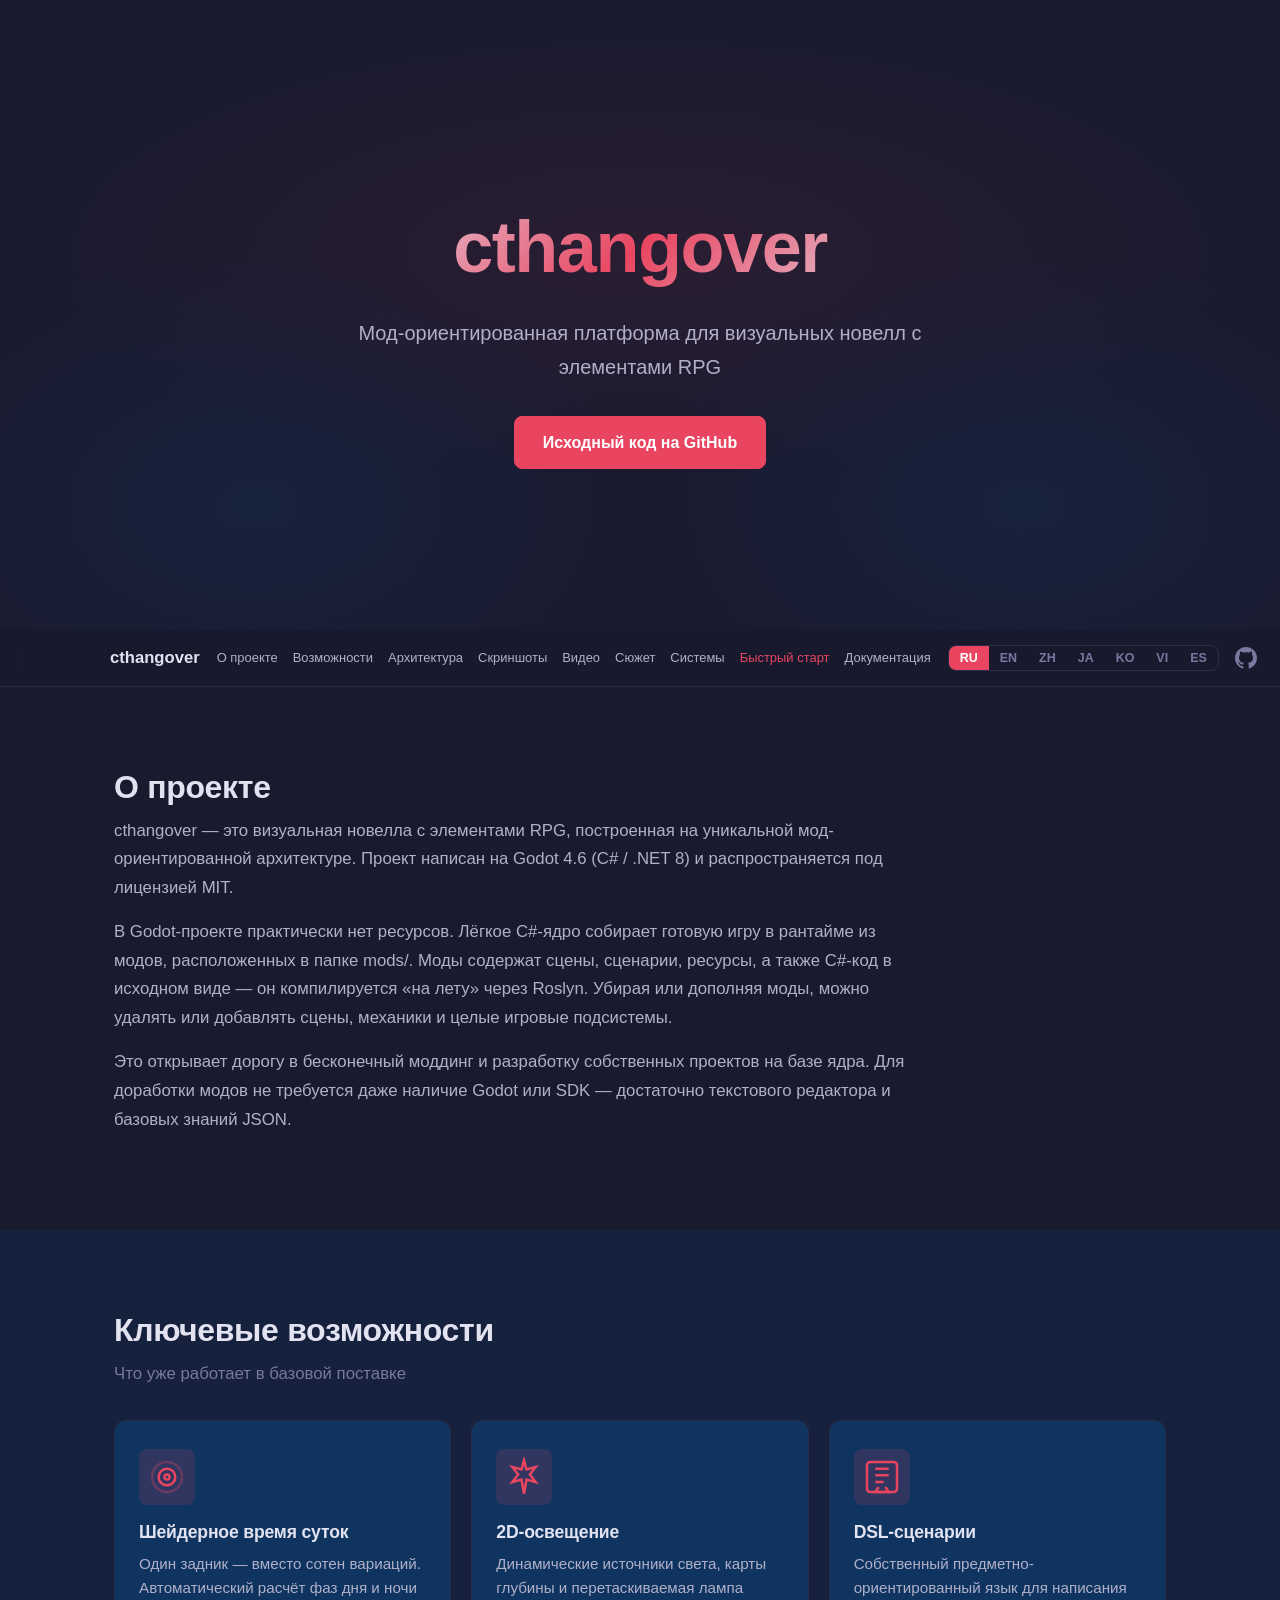
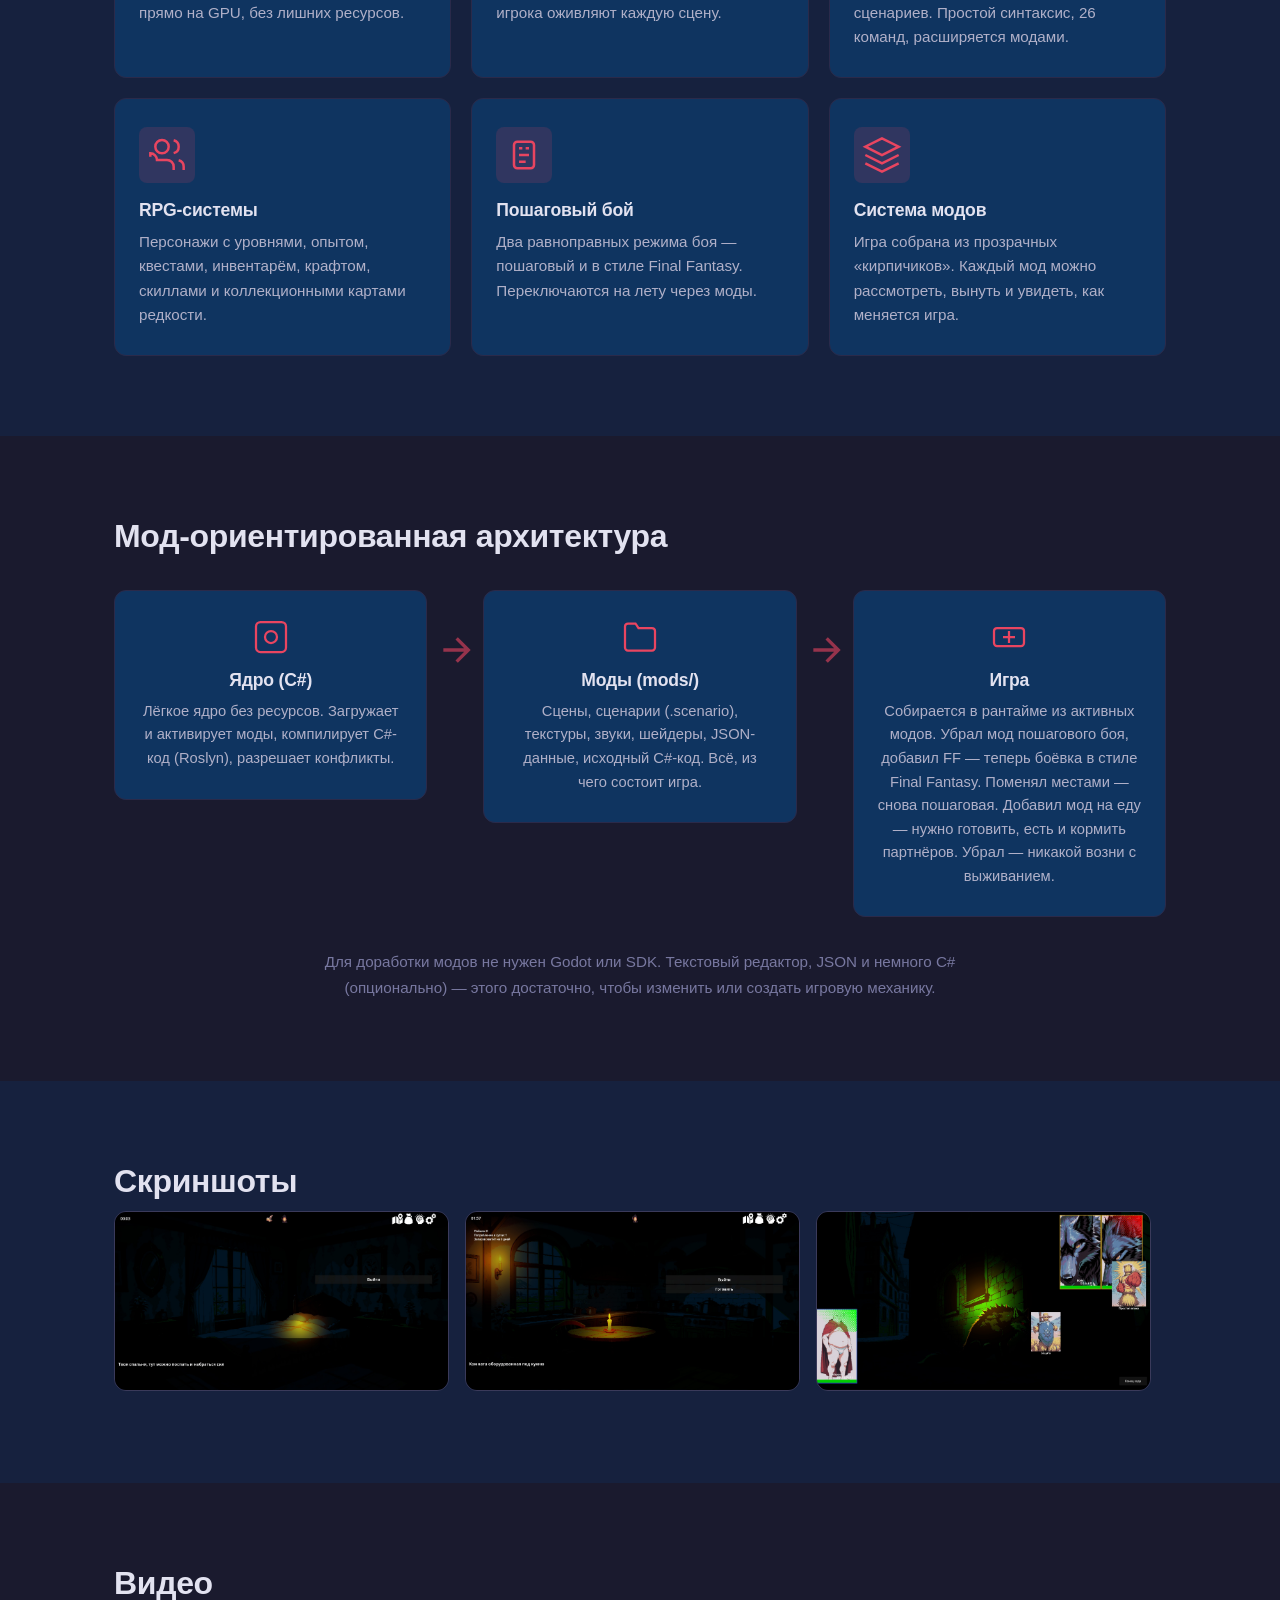
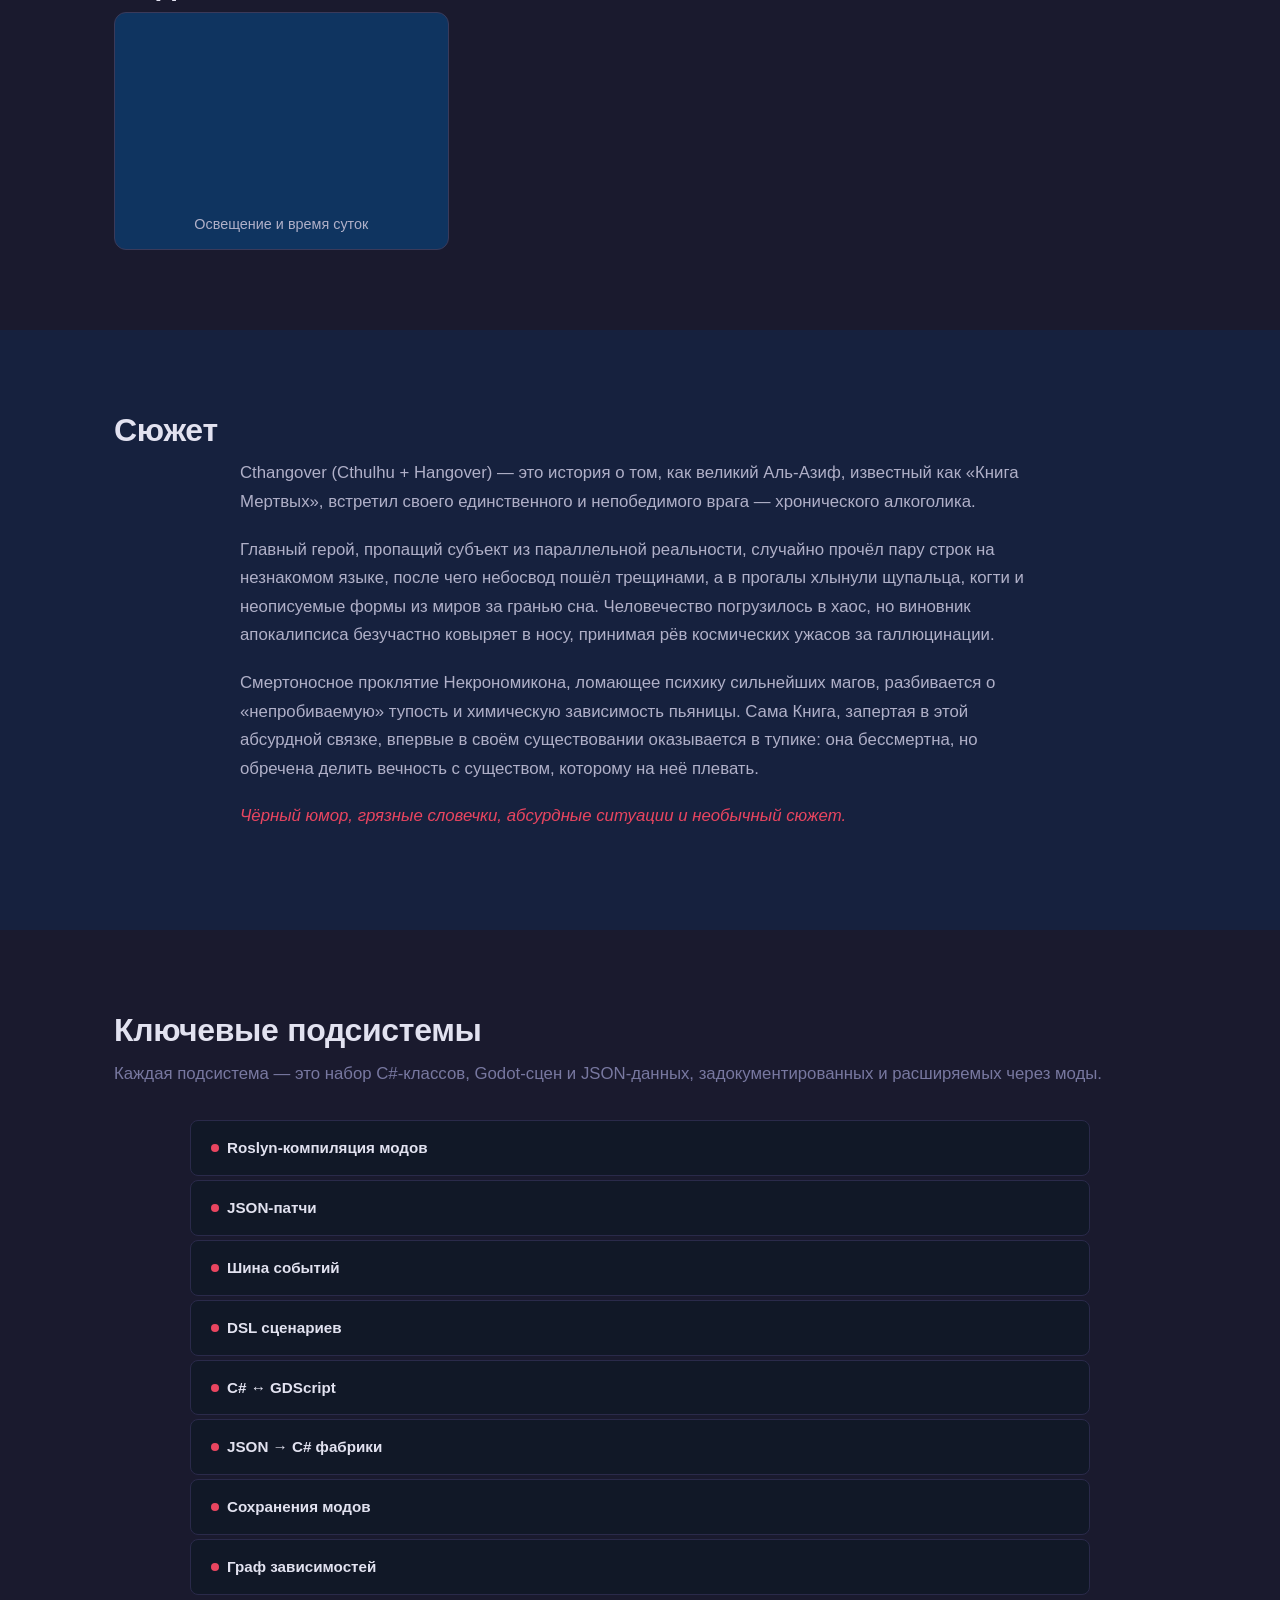
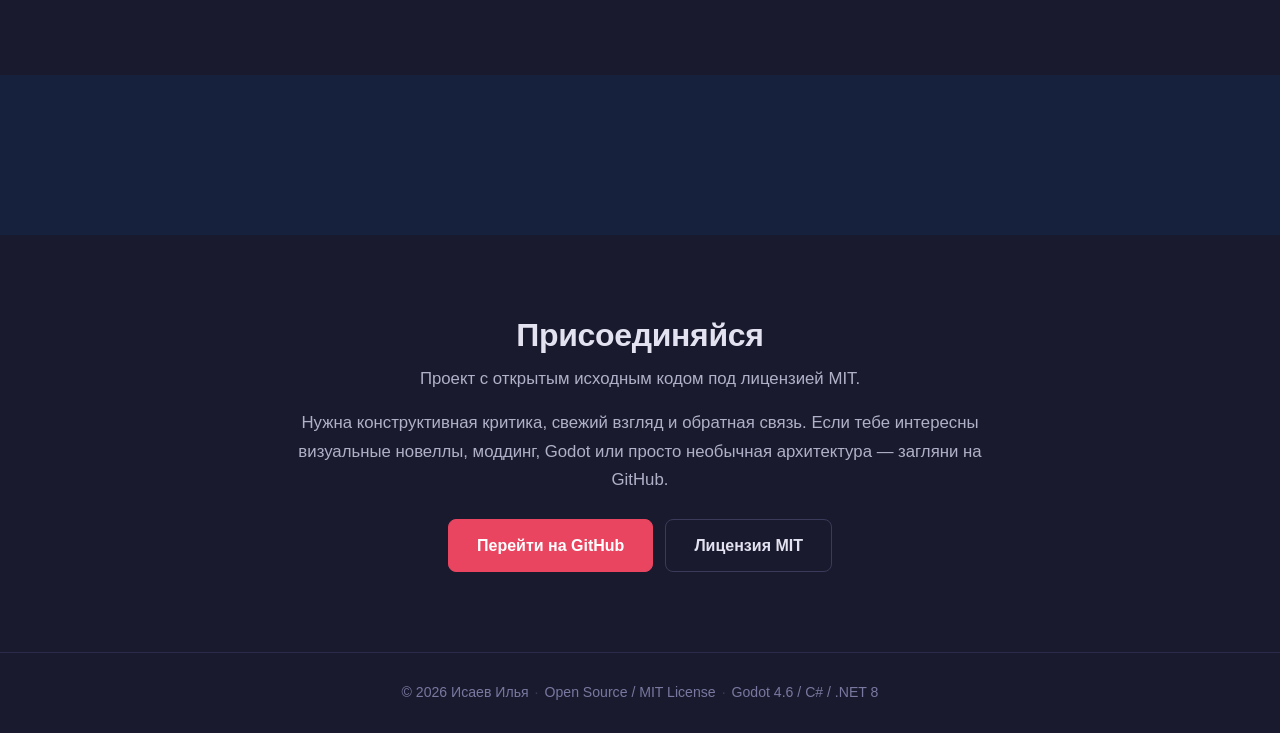
==== commit 4b8fe812: "upd" ====
--- a/index.html
+++ b/index.html
@@ -38,6 +38,7 @@
       <li><a href="#videos" data-i18n="nav_videos">Видео</a></li>
       <li><a href="#story" data-i18n="nav_story">Сюжет</a></li>
       <li><a href="#systems" data-i18n="nav_systems">Системы</a></li>
+      <li><a href="#quickstart" data-i18n="nav_quickstart">Быстрый старт</a></li>
       <li><a href="#docs" data-i18n="nav_docs">Документация</a></li>
     </ul>
     <div class="nav-right">
@@ -198,7 +199,7 @@
     <div class="videos-grid">
       <div class="video-card">
         <div class="video-wrapper">
-          <iframe src="https://www.youtube.com/embed/dLLEM93o4Ms" title="Освещение и время суток" allow="accelerometer; autoplay; clipboard-write; encrypted-media; gyroscope; picture-in-picture; web-share" referrerpolicy="strict-origin-when-cross-origin" allowfullscreen></iframe>
+          <iframe src="https://www.youtube.com/embed/477laCsjRy4" title="Освещение и время суток" allow="accelerometer; autoplay; clipboard-write; encrypted-media; gyroscope; picture-in-picture; web-share" referrerpolicy="strict-origin-when-cross-origin" allowfullscreen></iframe>
         </div>
         <p class="video-caption" data-i18n="video_lighting_title">Освещение и время суток</p>
       </div>
@@ -258,6 +259,12 @@
   </div>
 </section>
 
+<section id="quickstart" class="quickstart-section">
+  <div class="container">
+    <div id="quickstart-content" class="docs-content quickstart-content"></div>
+  </div>
+</section>
+
 </main>
 
 <footer>
@@ -284,9 +291,11 @@
 <script src="js/vendor/hljs-scenario.js"></script>
 <script src="js/vendor/hljs-gdscript.js"></script>
 <script src="js/vendor/hljs-filestree.js"></script>
-<script src="js/vendor/hljs-glsl.js"></script>
-<script src="js/vendor/marked.min.js"></script>
+    <script src="js/vendor/hljs-glsl.js"></script>
+    <script src="js/vendor/hljs-jsonc.js"></script>
+    <script src="js/vendor/marked.min.js"></script>
 <script src="js/docs.js"></script>
+<script src="js/quickstart.js"></script>
 <script src="js/main.js"></script>
 </body>
 </html>
--- a/css/style.css
+++ b/css/style.css
@@ -1385,6 +1385,156 @@
   max-height: 100vh;
 }
 
+/* ========== QUICKSTART MODE ========== */
+
+#quickstart {
+  display: none;
+}
+
+body.quickstart-mode #hero,
+body.quickstart-mode #about,
+body.quickstart-mode #features,
+body.quickstart-mode #architecture,
+body.quickstart-mode #screenshots,
+body.quickstart-mode #videos,
+body.quickstart-mode #story,
+body.quickstart-mode #systems,
+body.quickstart-mode #docs,
+body.quickstart-mode #cta,
+body.quickstart-mode footer {
+  display: none;
+}
+
+body.quickstart-mode #quickstart {
+  display: block;
+  padding: 32px 0 80px;
+  min-height: calc(100vh - 56px);
+  background: var(--bg-primary);
+}
+
+body.quickstart-mode #navbar {
+  display: block;
+  background: var(--bg-primary);
+  border-bottom: 1px solid var(--border);
+}
+
+body.quickstart-mode .nav-brand { display: none; }
+body.quickstart-mode .nav-links { display: none; }
+body.quickstart-mode .nav-toggle { display: none; }
+body.quickstart-mode .nav-github { display: none; }
+body.quickstart-mode .docs-back-link { display: flex; }
+body.quickstart-mode .nav-right { display: flex; margin-left: auto; }
+body.quickstart-mode .sidebar-toggle { display: none; }
+
+@media (max-width: 899px) {
+  body.quickstart-mode #quickstart {
+    padding: 76px 0 60px;
+  }
+
+  body.quickstart-mode .nav-right {
+    display: flex;
+    margin-left: 0;
+  }
+}
+
+/* Quickstart cards */
+
+.quickstart-cards {
+  display: grid;
+  grid-template-columns: repeat(auto-fit, minmax(280px, 1fr));
+  gap: 20px;
+  margin: 32px 0;
+}
+
+.qs-card {
+  display: block;
+  background: var(--bg-card);
+  border: 1px solid var(--border);
+  border-radius: var(--radius-lg);
+  padding: 28px 24px;
+  transition: all var(--transition);
+  text-decoration: none;
+  color: var(--text-primary);
+}
+
+.qs-card:hover {
+  background: var(--bg-card-hover);
+  border-color: var(--accent);
+  transform: translateY(-2px);
+  box-shadow: 0 8px 24px rgba(0, 0, 0, 0.3);
+}
+
+.qs-card h3 {
+  font-size: 1.2rem;
+  margin: 0 0 10px 0;
+  color: var(--accent);
+}
+
+.qs-card p {
+  color: var(--text-secondary);
+  font-size: 0.95rem;
+  margin: 0 0 12px 0;
+  line-height: 1.5;
+}
+
+.qs-card .qs-card-meta {
+  display: inline-block;
+  font-size: 0.82rem;
+  color: var(--text-muted);
+  background: var(--accent-dim);
+  padding: 4px 10px;
+  border-radius: var(--radius);
+}
+
+.qs-download {
+  display: inline-flex;
+  align-items: center;
+  gap: 10px;
+  padding: 12px 24px;
+  background: var(--bg-card);
+  border: 1px solid var(--border);
+  border-radius: var(--radius);
+  font-size: 0.95rem;
+  font-weight: 600;
+  color: var(--text-primary);
+  text-decoration: none;
+  transition: all var(--transition);
+  margin: 8px 0 6px;
+}
+
+.qs-download:hover {
+  background: var(--bg-card-hover);
+  border-color: var(--accent);
+  color: var(--accent-hover);
+  transform: translateY(-1px);
+  box-shadow: 0 4px 12px rgba(0, 0, 0, 0.3);
+}
+
+.qs-download svg {
+  flex-shrink: 0;
+  transition: transform var(--transition);
+}
+
+.qs-download:hover svg {
+  transform: translateY(2px);
+}
+
+.qs-meta {
+  display: flex;
+  flex-wrap: wrap;
+  gap: 10px;
+  margin: 16px 0 28px;
+}
+
+.qs-meta span {
+  font-size: 0.85rem;
+  color: var(--text-muted);
+  background: var(--bg-card);
+  padding: 5px 14px;
+  border-radius: var(--radius);
+  border: 1px solid var(--border);
+}
+
 /* Mermaid diagrams */
 .mermaid-wrap {
   position: relative;
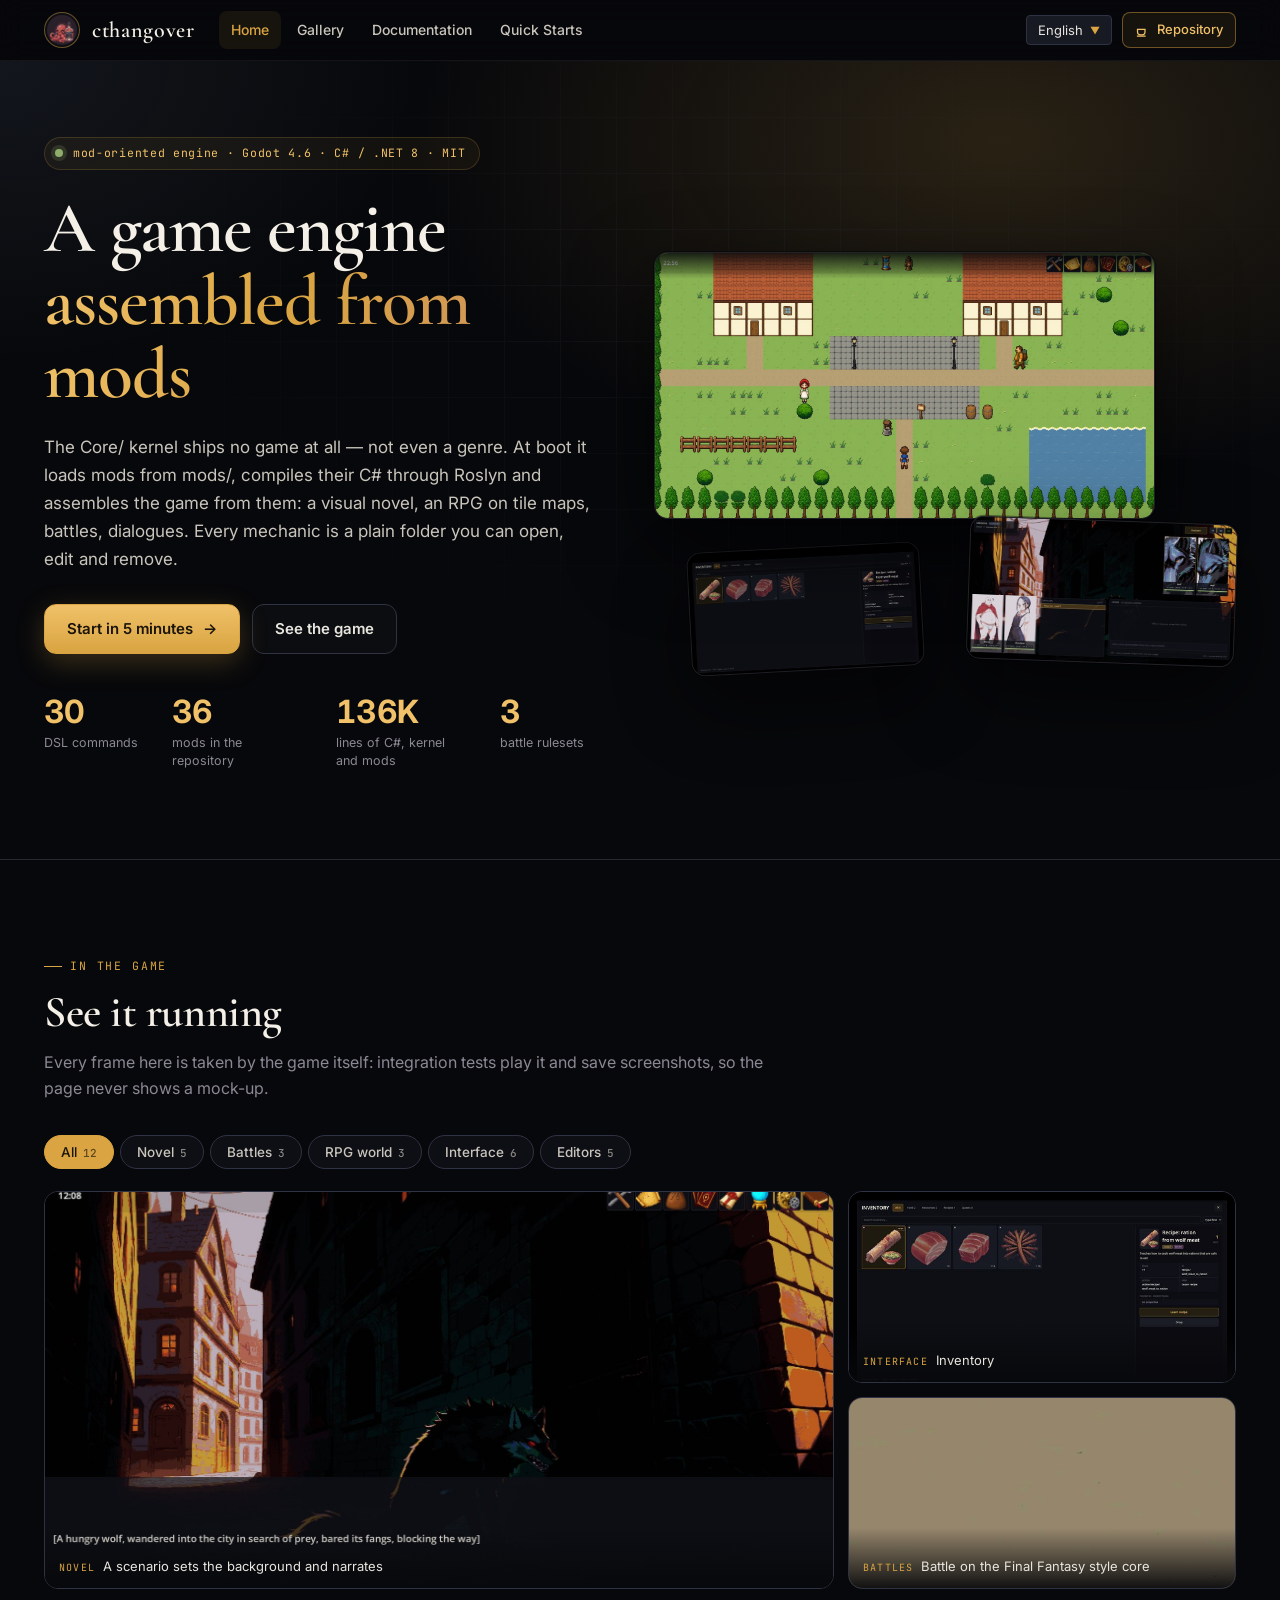
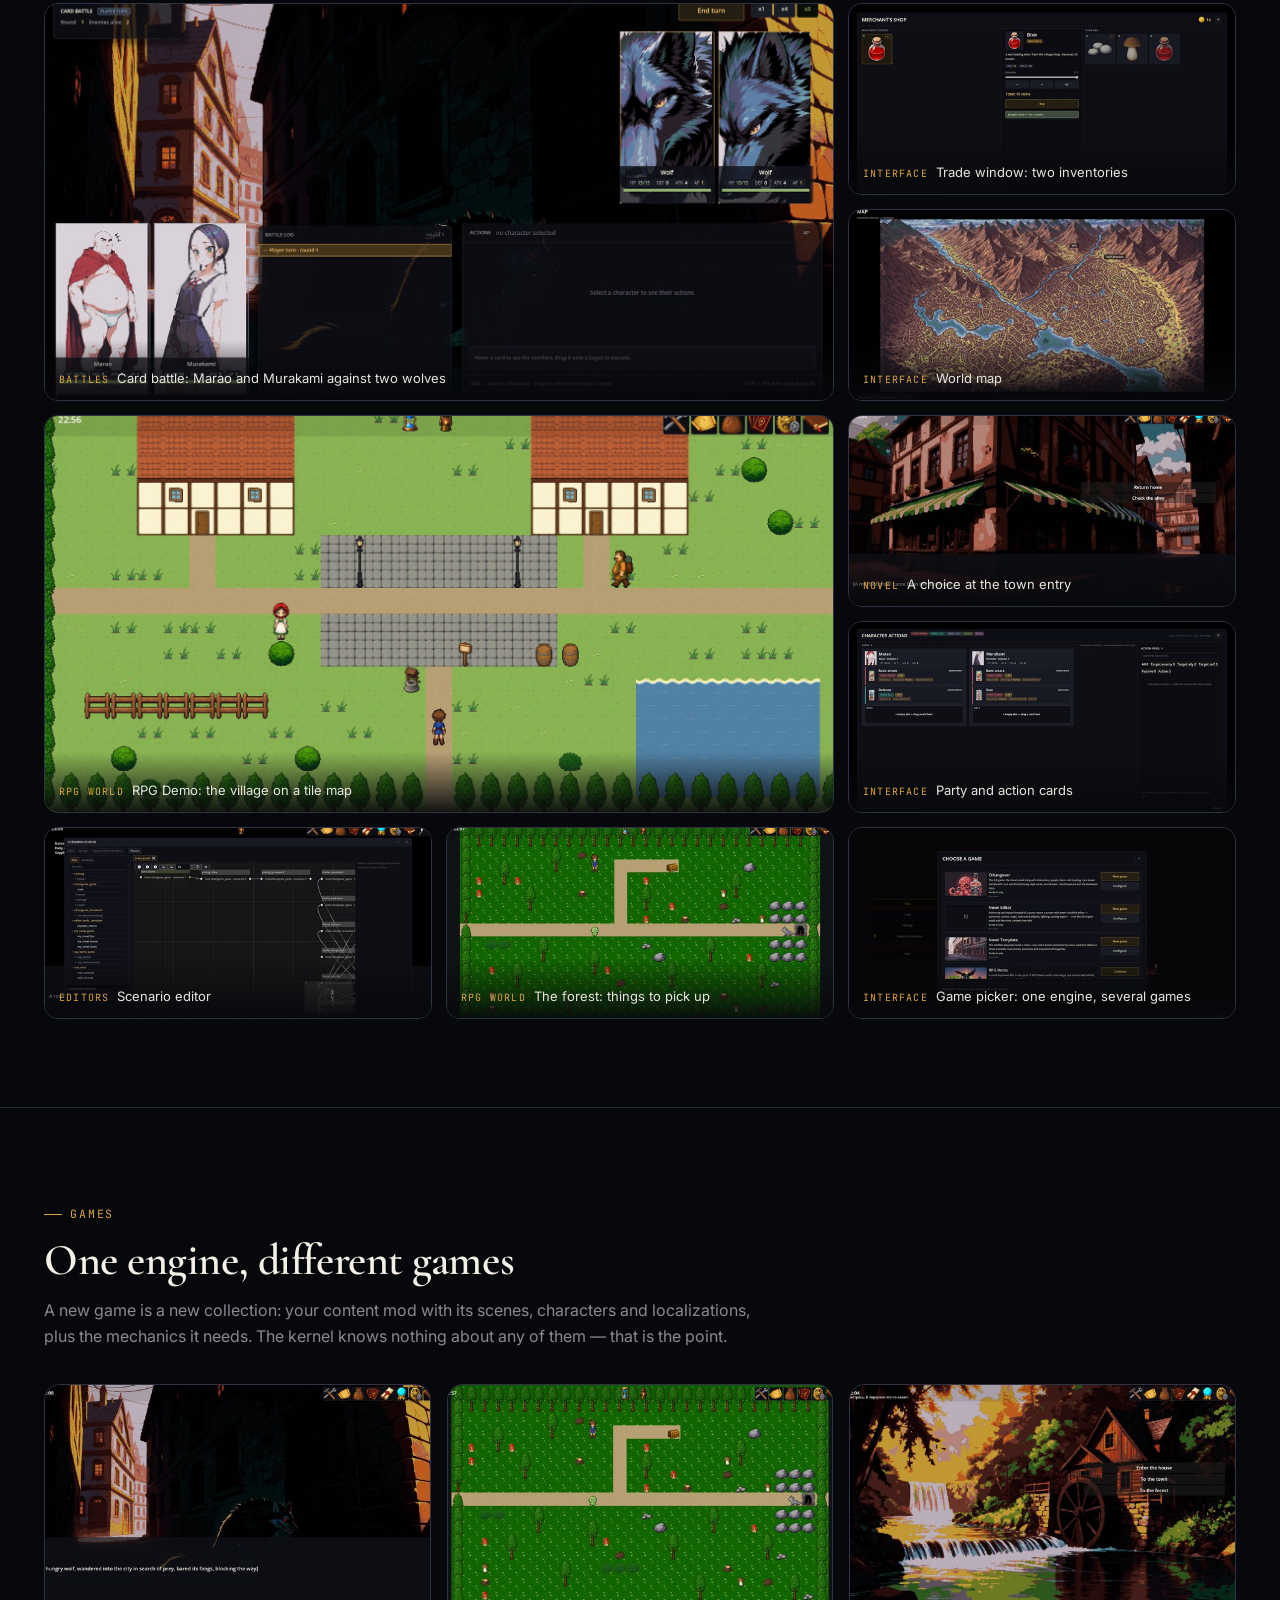
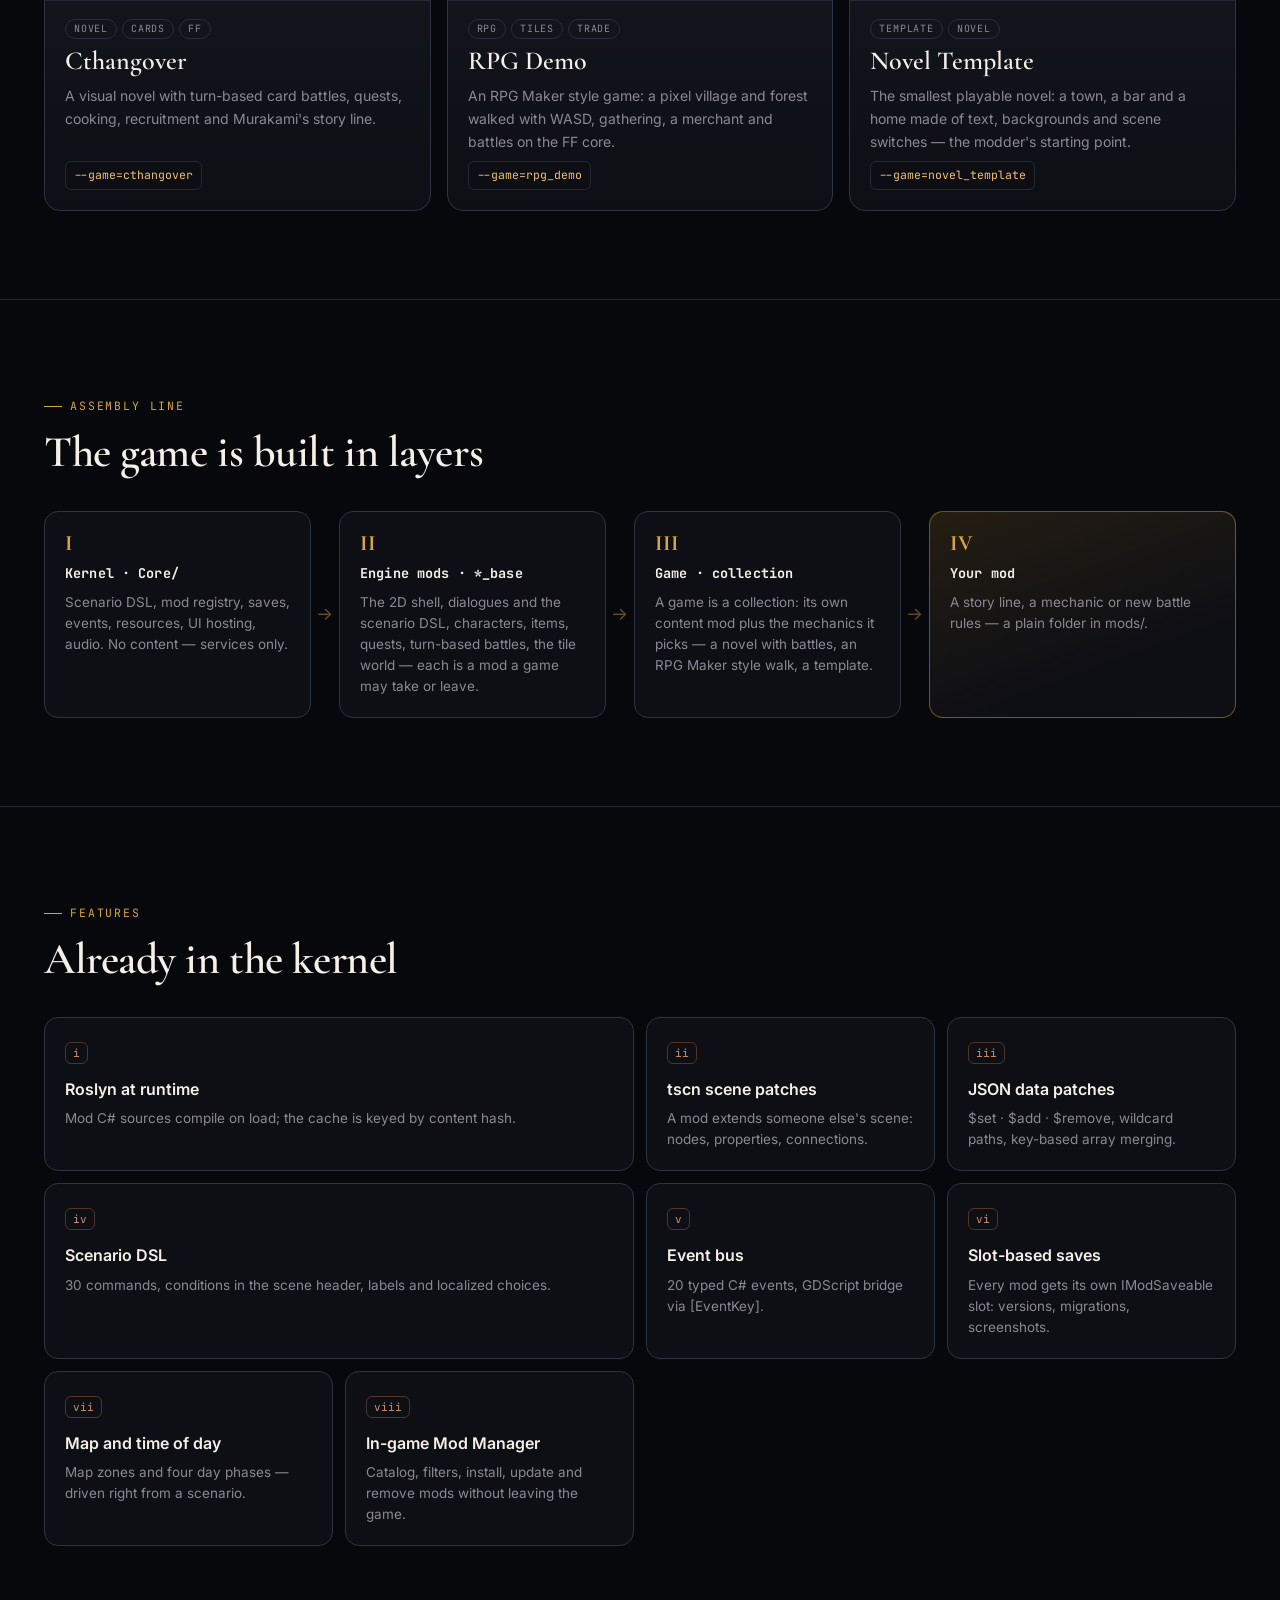
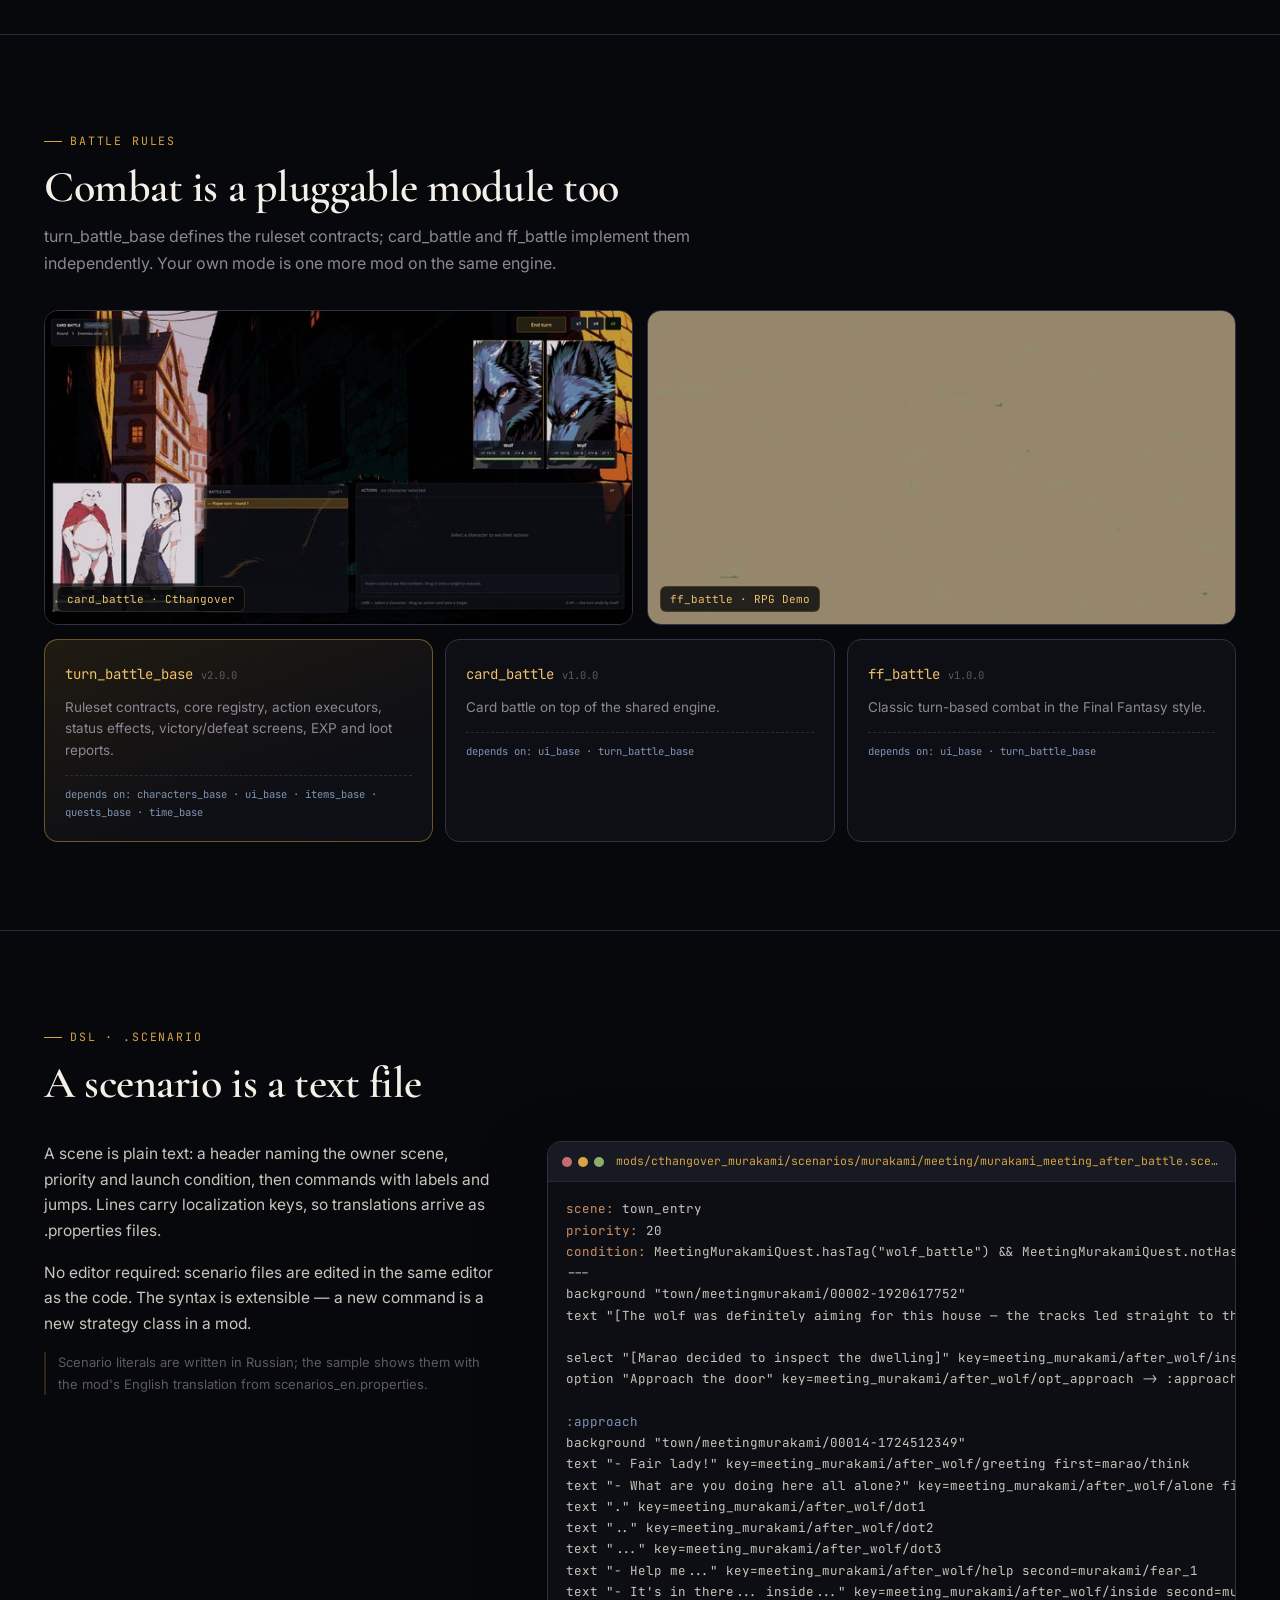
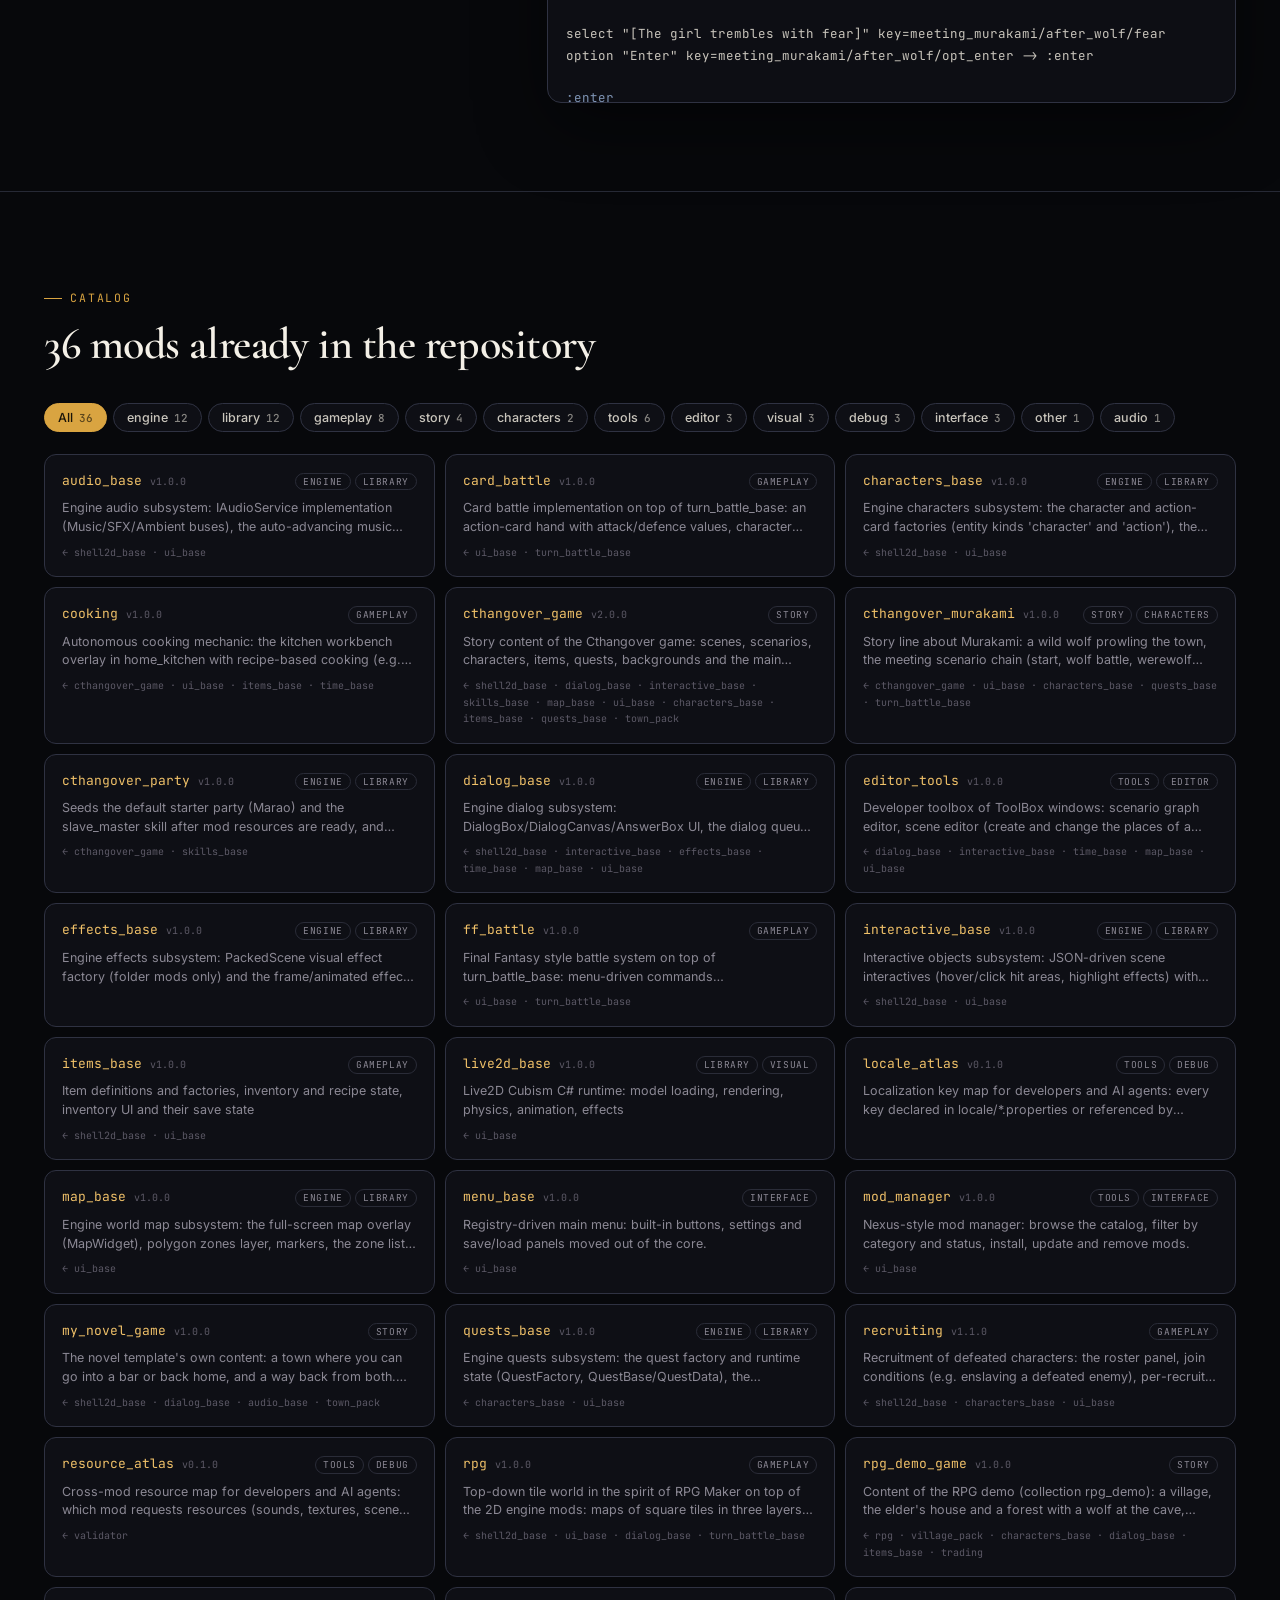
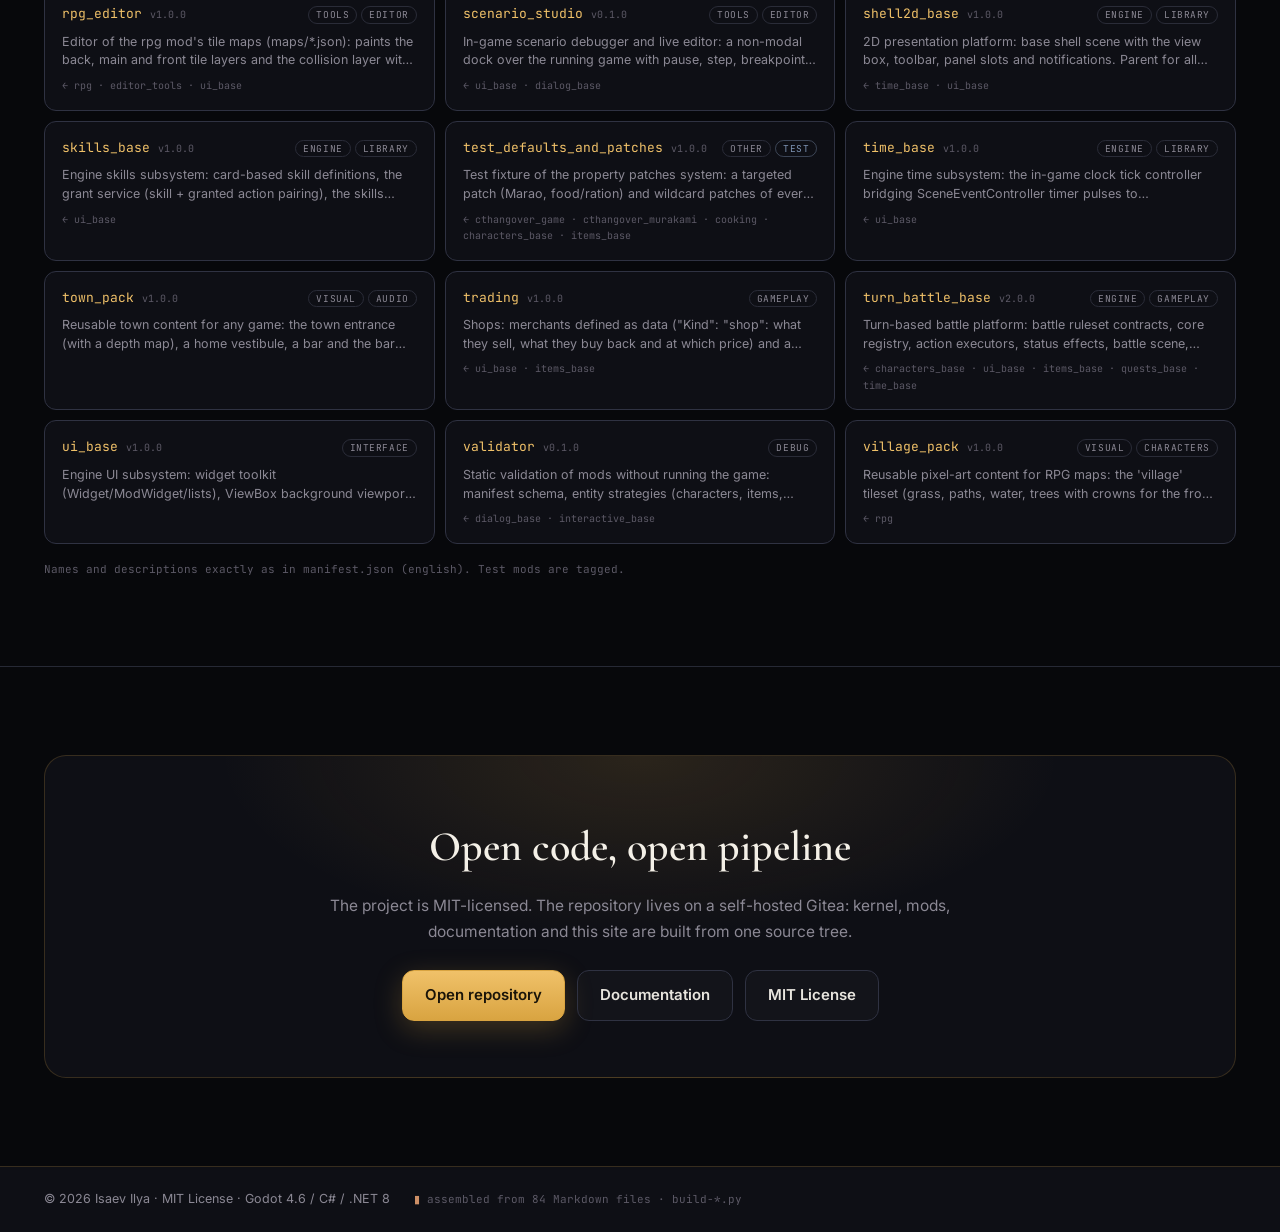
==== commit cc0786a9: "Site: publish GitHub Pages build from site_github" ====
--- a/index.html
+++ b/index.html
@@ -1,301 +1,236 @@
 <!DOCTYPE html>
-<html lang="ru">
+<html lang="en">
 
 <head>
 <meta charset="UTF-8">
 <meta name="viewport" content="width=device-width, initial-scale=1.0">
-<title data-i18n="hero_title">cthangover</title>
-<meta name="description" content="Мод-ориентированная платформа для визуальных новелл с элементами RPG на Godot 4.6">
-<link rel="stylesheet" href="css/highlight-theme.css">
+<title>cthangover — a game engine assembled from mods</title>
+<meta name="description" content="A resource-free C# kernel loads mods from mods/, compiles them with Roslyn and assembles the game at runtime — battle rules, dialogues, quests and the mod manager are all mods. Godot 4.6 · C# / .NET 8 · MIT.">
+<link rel="canonical" href="https://cthangover.ru/">
+<meta property="og:type" content="website">
+<meta property="og:title" content="cthangover — a game engine assembled from mods">
+<meta property="og:description" content="A resource-free C# kernel assembles the game from mods at runtime: a visual novel, an RPG on tile maps, card and FF battles, in-game mod manager.">
+<meta property="og:url" content="https://cthangover.ru/">
+<meta property="og:image" content="https://cthangover.ru/img/shots/site_shots__battle_later.jpg">
+<meta name="twitter:card" content="summary_large_image">
+<link rel="icon" href="favicon.ico" sizes="any">
+<link rel="icon" type="image/png" href="img/favicon-32.png" sizes="32x32">
+<link rel="icon" type="image/png" href="img/favicon-16.png" sizes="16x16">
+<link rel="apple-touch-icon" href="img/apple-touch-icon.png">
+<link rel="preconnect" href="https://fonts.googleapis.com">
+<link rel="preconnect" href="https://fonts.gstatic.com" crossorigin>
+<link rel="stylesheet" href="https://fonts.googleapis.com/css2?family=Cormorant+Garamond:wght@500;600;700&family=Inter:wght@400;500;600;700&family=JetBrains+Mono:wght@400;500&display=swap">
 <link rel="stylesheet" href="css/style.css">
+<script>document.documentElement.classList.add("js");</script>
 </head>
 
-<body>
-
-<header id="hero">
-  <div class="hero-content">
-    <h1 data-i18n="hero_title">cthangover</h1>
-    <p class="tagline" data-i18n="hero_tagline">Мод-ориентированная платформа для визуальных новелл с элементами RPG</p>
-    <div class="hero-buttons">
-      <a href="https://github.com/cthangover/cthangover" class="btn btn-primary" target="_blank" rel="noopener" data-i18n="hero_btn_github">Исходный код на GitHub</a>
-    </div>
-  </div>
-  <div class="hero-bg"></div>
+<body class="home">
+
+<header class="top">
+  <div class="wrap hbar">
+    <a class="brand" href="./">
+      <img src="img/logo.png" alt="cthangover">
+      <span class="name">cthangover</span>
+    </a>
+    <nav class="main">
+      <a href="./" data-nav="home" data-i18n="nav_home">Home</a>
+      <a href="#gallery" data-i18n="nav_gallery">Gallery</a>
+      <a href="docs.html" data-nav="docs" data-i18n="nav_docs">Documentation</a>
+      <a href="quickstart.html" data-nav="quickstart" data-i18n="nav_quickstart">Quick Starts</a>
+    </nav>
+    <div class="hright">
+      <div class="langsel">
+        <button id="langBtn" aria-haspopup="true"><span id="langCurName">English</span><span class="caret">▼</span></button>
+        <div class="langmenu" id="langMenu"></div>
+      </div>
+      <a class="repobtn" href="https://git.cthangover.ru/cthangover/cthangover" target="_blank" rel="noopener">
+        <svg width="15" height="15" viewBox="0 0 24 24" fill="none" stroke="currentColor" stroke-width="2"><path d="M4 10h12v4a5 5 0 0 1-5 5H9a5 5 0 0 1-5-5v-4z"/><path d="M3 21h14"/></svg>
+        <span data-i18n="nav_repo">Repository</span>
+      </a>
+      <button class="nav-toggle" id="navToggle" aria-label="Menu"><span></span><span></span><span></span></button>
+    </div>
+  </div>
+  <nav class="mobile-nav" id="mobileNav">
+    <a href="./" data-nav="home" data-i18n="nav_home">Home</a>
+    <a href="#gallery" data-i18n="nav_gallery">Gallery</a>
+    <a href="docs.html" data-nav="docs" data-i18n="nav_docs">Documentation</a>
+    <a href="quickstart.html" data-nav="quickstart" data-i18n="nav_quickstart">Quick Starts</a>
+  </nav>
 </header>
 
-<nav id="navbar">
-  <div class="nav-inner">
-    <a href="#hero" class="nav-brand">cthangover</a>
-    <a class="docs-back-link" data-i18n="nav_docs_back">← На сайт</a>
-    <button class="nav-toggle" id="navToggle" aria-label="Toggle navigation" aria-expanded="false">
-      <span></span><span></span><span></span>
-    </button>
-    <ul class="nav-links">
-      <li><a href="#about" data-i18n="nav_about">О проекте</a></li>
-      <li><a href="#features" data-i18n="nav_features">Возможности</a></li>
-      <li><a href="#architecture" data-i18n="nav_arch">Архитектура</a></li>
-      <li><a href="#screenshots" data-i18n="nav_screenshots">Скриншоты</a></li>
-      <li><a href="#videos" data-i18n="nav_videos">Видео</a></li>
-      <li><a href="#story" data-i18n="nav_story">Сюжет</a></li>
-      <li><a href="#systems" data-i18n="nav_systems">Системы</a></li>
-      <li><a href="#quickstart" data-i18n="nav_quickstart">Быстрый старт</a></li>
-      <li><a href="#docs" data-i18n="nav_docs">Документация</a></li>
-    </ul>
-    <div class="nav-right">
-      <div class="lang-switcher">
-        <button class="lang-btn" data-lang="ru" aria-label="Русский">RU</button>
-        <button class="lang-btn" data-lang="en" aria-label="English">EN</button>
-        <button class="lang-btn" data-lang="zh" aria-label="中文">ZH</button>
-        <button class="lang-btn" data-lang="ja" aria-label="日本語">JA</button>
-        <button class="lang-btn" data-lang="ko" aria-label="한국어">KO</button>
-        <button class="lang-btn" data-lang="vi" aria-label="Tiếng Việt">VI</button>
-        <button class="lang-btn" data-lang="es" aria-label="Español">ES</button>
-      </div>
-      <a href="https://github.com/cthangover/cthangover" class="nav-github" target="_blank" rel="noopener" aria-label="GitHub">
-        <svg width="22" height="22" viewBox="0 0 24 24" fill="currentColor"><path d="M12 0C5.37 0 0 5.37 0 12c0 5.3 3.438 9.8 8.205 11.385.6.113.82-.258.82-.577 0-.285-.01-1.04-.015-2.04-3.338.724-4.042-1.61-4.042-1.61-.546-1.385-1.335-1.755-1.335-1.755-1.087-.744.084-.729.084-.729 1.205.084 1.838 1.236 1.838 1.236 1.07 1.835 2.809 1.305 3.495.998.108-.776.417-1.305.76-1.605-2.665-.3-5.466-1.332-5.466-5.93 0-1.31.465-2.38 1.235-3.22-.135-.303-.54-1.523.105-3.176 0 0 1.005-.322 3.3 1.23.96-.267 1.98-.399 3-.405 1.02.006 2.04.138 3 .405 2.28-1.552 3.285-1.23 3.285-1.23.645 1.653.24 2.873.12 3.176.765.84 1.23 1.91 1.23 3.22 0 4.61-2.805 5.625-5.475 5.92.42.36.81 1.096.81 2.22 0 1.605-.015 2.896-.015 3.286 0 .315.21.69.825.57C20.565 21.795 24 17.295 24 12 24 5.37 18.63 0 12 0z"/></svg>
-      </a>
-    </div>
-  </div>
-</nav>
-
-<button class="sidebar-toggle" id="sidebarToggle" aria-label="Toggle sidebar" aria-expanded="false">
-  <span></span><span></span><span></span>
-</button>
-
-<main>
-
-<section id="about">
-  <div class="container">
-    <h2 data-i18n="about_title">О проекте</h2>
-    <p data-i18n="about_p1">cthangover — это визуальная новелла с элементами RPG, построенная на уникальной мод-ориентированной архитектуре. Проект написан на Godot 4.6 (C# / .NET 8) и распространяется под лицензией MIT.</p>
-    <p data-i18n="about_p2">В Godot-проекте практически нет ресурсов. Лёгкое C#-ядро собирает готовую игру в рантайме из модов, расположенных в папке mods/. Моды содержат сцены, сценарии, ресурсы, а также C#-код в исходном виде — он компилируется «на лету» через Roslyn. Убирая или дополняя моды, можно удалять или добавлять сцены, механики и целые игровые подсистемы.</p>
-    <p data-i18n="about_p3">Это открывает дорогу в бесконечный моддинг и разработку собственных проектов на базе ядра. Для доработки модов не требуется даже наличие Godot или SDK — достаточно текстового редактора и базовых знаний JSON.</p>
-  </div>
-</section>
-
-<section id="features">
-  <div class="container">
-    <h2 data-i18n="features_title">Ключевые возможности</h2>
-    <p class="section-subtitle" data-i18n="features_subtitle">Что уже работает в базовой поставке</p>
-    <div class="features-grid">
-
-      <div class="feature-card">
-        <div class="feature-icon">
-          <svg width="40" height="40" viewBox="0 0 24 24" fill="none" stroke="currentColor" stroke-width="1.5"><circle cx="12" cy="12" r="5"/><circle cx="12" cy="12" r="9" opacity="0.3"/><circle cx="12" cy="12" r="1.5"/></svg>
+<section class="hero">
+  <div class="hero-bg" aria-hidden="true"></div>
+  <div class="wrap hero-grid">
+    <div class="hero-text reveal">
+      <div class="pill"><span class="dot"></span><span data-i18n="kicker">mod-oriented engine · Godot 4.6 · C# / .NET 8 · MIT</span></div>
+      <h1 class="title"><span data-i18n="hero_h1a">A game engine</span> <span class="amp" data-i18n="hero_h1b">assembled from mods</span></h1>
+      <p class="tagline" data-i18n="hero_tag">The Core/ kernel ships no game at all…</p>
+      <div class="ctarow">
+        <a class="btn btn-gold" href="quickstart.html"><span data-i18n="cta_start">Start in 5 minutes</span><span class="arr">→</span></a>
+        <a class="btn btn-ghost" href="#gallery" data-i18n="cta_gallery">See the game</a>
+      </div>
+      <div class="stats">
+        <div class="stat"><div class="n" id="statDsl">29</div><div class="l" data-i18n="st_dsl_l">DSL commands</div></div>
+        <div class="stat"><div class="n" id="statMods">28</div><div class="l" data-i18n="st_mods_l">mods in the repository</div></div>
+        <div class="stat"><div class="n" id="statLoc">119K</div><div class="l" data-i18n="st_loc_l">lines of C#, kernel and mods</div></div>
+        <div class="stat"><div class="n" id="statBattle">3</div><div class="l" data-i18n="st_battle_l">battle rulesets</div></div>
+      </div>
+    </div>
+    <div class="hero-shots reveal" aria-hidden="true">
+      <figure class="hs hs-main"><img src="img/shots/rpg_walk__rpg_village.jpg" alt=""></figure>
+      <figure class="hs hs-a"><img src="img/shots/site_shots__battle_later.thumb.jpg" alt=""></figure>
+      <figure class="hs hs-b"><img src="img/shots/site_shots__panel_inventory.thumb.jpg" alt=""></figure>
+    </div>
+  </div>
+</section>
+
+<section id="gallery">
+  <div class="wrap">
+    <div class="sechead reveal">
+      <div class="cap" data-i18n="gal_cap">In the game</div>
+      <h2 class="sec" data-i18n="gal_title">See it running</h2>
+      <p class="sub" data-i18n="gal_sub">Every frame here is taken by the game itself…</p>
+    </div>
+    <div class="gtabs" id="galTabs" role="tablist"></div>
+    <div class="gallery" id="gallery-grid"></div>
+  </div>
+</section>
+
+<section>
+  <div class="wrap">
+    <div class="sechead reveal">
+      <div class="cap" data-i18n="story_cap">Games</div>
+      <h2 class="sec" data-i18n="story_title">One engine, different games</h2>
+      <p class="sub" data-i18n="story_p2">A new game is a new collection…</p>
+    </div>
+    <div class="games">
+      <article class="game reveal">
+        <div class="gimg"><img src="img/shots/site_shots__novel_wolf.thumb.jpg" alt="Cthangover" loading="lazy"></div>
+        <div class="gbody">
+          <div class="gtags"><span>novel</span><span>cards</span><span>ff</span></div>
+          <h3>Cthangover</h3>
+          <p data-i18n="g_cth_d">A visual novel with turn-based battles…</p>
+          <code>--game=cthangover</code>
         </div>
-        <h3 data-i18n="feat_time_title">Шейдерное время суток</h3>
-        <p data-i18n="feat_time_desc">Один задник — вместо сотен вариаций. Автоматический расчёт фаз дня и ночи прямо на GPU, без лишних ресурсов.</p>
-      </div>
-
-      <div class="feature-card">
-        <div class="feature-icon">
-          <svg width="40" height="40" viewBox="0 0 24 24" fill="none" stroke="currentColor" stroke-width="1.5"><path d="M12 2l1.5 5.5L19 6l-3.5 4.5L19 15l-5.5-1.5L12 22l-1.5-8.5L5 15l3.5-4.5L5 6l5.5 1.5z"/></svg>
+      </article>
+      <article class="game reveal">
+        <div class="gimg"><img src="img/shots/trade__trade_forest.thumb.jpg" alt="RPG Demo" loading="lazy"></div>
+        <div class="gbody">
+          <div class="gtags"><span>rpg</span><span>tiles</span><span>trade</span></div>
+          <h3>RPG Demo</h3>
+          <p data-i18n="g_rpg_d">A pixel village and forest walked with WASD…</p>
+          <code>--game=rpg_demo</code>
         </div>
-        <h3 data-i18n="feat_light_title">2D-освещение</h3>
-        <p data-i18n="feat_light_desc">Динамические источники света, карты глубины и перетаскиваемая лампа игрока оживляют каждую сцену.</p>
-      </div>
-
-      <div class="feature-card">
-        <div class="feature-icon">
-          <svg width="40" height="40" viewBox="0 0 24 24" fill="none" stroke="currentColor" stroke-width="1.5"><rect x="3" y="3" width="18" height="18" rx="2"/><path d="M8 7h8M8 11h8M8 15h5M10 18l-2 3h8l-2-3"/></svg>
+      </article>
+      <article class="game reveal">
+        <div class="gimg"><img src="img/shots/site_shots__location_home_outside.thumb.jpg" alt="Novel Template" loading="lazy"></div>
+        <div class="gbody">
+          <div class="gtags"><span>template</span><span>novel</span></div>
+          <h3>Novel Template</h3>
+          <p data-i18n="g_nov_d">The smallest playable novel…</p>
+          <code>--game=novel_template</code>
         </div>
-        <h3 data-i18n="feat_dsl_title">DSL-сценарии</h3>
-        <p data-i18n="feat_dsl_desc">Собственный предметно-ориентированный язык для написания сценариев. Простой синтаксис, 26 команд, расширяется модами.</p>
-      </div>
-
-      <div class="feature-card">
-        <div class="feature-icon">
-          <svg width="40" height="40" viewBox="0 0 24 24" fill="none" stroke="currentColor" stroke-width="1.5"><path d="M16 21v-2a4 4 0 00-4-4H6a4 4 0 00-4-4v2"/><circle cx="9" cy="7" r="4"/><path d="M22 21v-2a4 4 0 00-3-3.87M16 3.13a4 4 0 010 7.75"/></svg>
-        </div>
-        <h3 data-i18n="feat_rpg_title">RPG-системы</h3>
-        <p data-i18n="feat_rpg_desc">Персонажи с 6 атрибутами, уровни, опыт, квесты, инвентарь, крафт, скиллы и коллекционные карты редкости.</p>
-      </div>
-
-      <div class="feature-card">
-        <div class="feature-icon">
-          <svg width="40" height="40" viewBox="0 0 24 24" fill="none" stroke="currentColor" stroke-width="1.5"><rect x="6" y="4" width="12" height="16" rx="2"/><path d="M9 8h2M13 8h2M9 12h6M9 16h4"/></svg>
-        </div>
-        <h3 data-i18n="feat_battle_title">Карточный бой</h3>
-        <p data-i18n="feat_battle_desc">Пошаговая карточная битва с атакой, защитой, оглушением и статус-эффектами. Второй вариант — FF-стиль (в разработке).</p>
-      </div>
-
-      <div class="feature-card">
-        <div class="feature-icon">
-          <svg width="40" height="40" viewBox="0 0 24 24" fill="none" stroke="currentColor" stroke-width="1.5"><path d="M12 2L2 7l10 5 10-5-10-5zM2 17l10 5 10-5M2 12l10 5 10-5"/></svg>
-        </div>
-        <h3 data-i18n="feat_mod_title">Система модов</h3>
-        <p data-i18n="feat_mod_desc">Игра собрана из прозрачных «кирпичиков». Каждый мод можно рассмотреть, вынуть и увидеть, как меняется игра.</p>
-      </div>
-
-    </div>
-  </div>
-</section>
-
-<section id="architecture">
-  <div class="container">
-    <h2 data-i18n="arch_title">Мод-ориентированная архитектура</h2>
-
-    <div class="arch-diagram">
-      <div class="arch-block arch-kernel">
-        <div class="arch-icon">
-          <svg width="36" height="36" viewBox="0 0 24 24" fill="none" stroke="currentColor" stroke-width="1.5"><rect x="2" y="2" width="20" height="20" rx="3"/><circle cx="12" cy="12" r="4"/></svg>
-        </div>
-        <h3 data-i18n="arch_kernel">Ядро (C#)</h3>
-        <p data-i18n="arch_kernel_desc">Лёгкое ядро без ресурсов. Загружает и активирует моды, компилирует C#-код (Roslyn), разрешает конфликты.</p>
-      </div>
-
-      <div class="arch-arrow">
-        <svg width="40" height="40" viewBox="0 0 24 24" fill="none" stroke="currentColor" stroke-width="2"><path d="M5 12h14M13 5l7 7-7 7"/></svg>
-      </div>
-
-      <div class="arch-block arch-mods">
-        <div class="arch-icon">
-          <svg width="36" height="36" viewBox="0 0 24 24" fill="none" stroke="currentColor" stroke-width="1.5"><path d="M22 19a2 2 0 01-2 2H4a2 2 0 01-2-2V5a2 2 0 012-2h5l2 3h9a2 2 0 012 2v11z"/></svg>
-        </div>
-        <h3 data-i18n="arch_mods">Моды (mods/)</h3>
-        <p data-i18n="arch_mods_desc">Сцены, сценарии (.scenario), текстуры, звуки, шейдеры, JSON-данные, исходный C#-код. Всё, из чего состоит игра.</p>
-      </div>
-
-      <div class="arch-arrow">
-        <svg width="40" height="40" viewBox="0 0 24 24" fill="none" stroke="currentColor" stroke-width="2"><path d="M5 12h14M13 5l7 7-7 7"/></svg>
-      </div>
-
-      <div class="arch-block arch-game">
-        <div class="arch-icon">
-          <svg width="36" height="36" viewBox="0 0 24 24" fill="none" stroke="currentColor" stroke-width="1.5"><rect x="2" y="6" width="20" height="12" rx="2"/><path d="M8 12h8M12 8v8"/></svg>
-        </div>
-        <h3 data-i18n="arch_game">Игра</h3>
-        <p data-i18n="arch_game_desc">Собирается в рантайме из активных модов. Убрал мод карточного боя — пропала боевая система. Добавил мод с квестом — появился новый квест.</p>
-      </div>
-    </div>
-
-    <p class="arch-footer" data-i18n="arch_footer">Для доработки модов не нужен Godot или SDK. Текстовый редактор, JSON и немного C# (опционально) — этого достаточно, чтобы изменить или создать игровую механику.</p>
-  </div>
-</section>
-
-<section id="screenshots">
-  <div class="container">
-    <h2 data-i18n="screenshots_title">Скриншоты</h2>
-    <div class="screenshots-grid">
-      <div class="screenshot-item">
-        <img src="img/screen1.jpg" alt="Скриншот 1" loading="lazy">
-      </div>
-      <div class="screenshot-item">
-        <img src="img/screen2.jpg" alt="Скриншот 2" loading="lazy">
-      </div>
-      <div class="screenshot-item">
-        <img src="img/screen3.jpg" alt="Скриншот 3" loading="lazy">
-      </div>
-      <div class="screenshot-item">
-        <img src="img/screen4.jpg" alt="Скриншот 4" loading="lazy">
-      </div>
-    </div>
-  </div>
-</section>
-
-<section id="videos">
-  <div class="container">
-    <h2 data-i18n="videos_title">Видео</h2>
-    <div class="videos-grid">
-      <div class="video-card">
-        <div class="video-wrapper">
-          <iframe src="https://www.youtube.com/embed/477laCsjRy4" title="Освещение и время суток" allow="accelerometer; autoplay; clipboard-write; encrypted-media; gyroscope; picture-in-picture; web-share" referrerpolicy="strict-origin-when-cross-origin" allowfullscreen></iframe>
-        </div>
-        <p class="video-caption" data-i18n="video_lighting_title">Освещение и время суток</p>
-      </div>
-    </div>
-  </div>
-</section>
-
-<section id="story">
-  <div class="container">
-    <h2 data-i18n="story_title">Сюжет</h2>
-    <div class="story-content">
-      <p data-i18n="story_p1">Cthangover (Cthulhu + Hangover) — это история о том, как великий Аль-Азиф, известный как «Книга Мертвых», встретил своего единственного и непобедимого врага — хронического алкоголика.</p>
-      <p data-i18n="story_p2">Главный герой, пропащий субъект из параллельной реальности, случайно прочёл пару строк на незнакомом языке, после чего небосвод пошёл трещинами, а в прогалы хлынули щупальца, когти и неописуемые формы из миров за гранью сна. Человечество погрузилось в хаос, но виновник апокалипсиса безучастно ковыряет в носу, принимая рёв космических ужасов за галлюцинации.</p>
-      <p data-i18n="story_p3">Смертоносное проклятие Некрономикона, ломающее психику сильнейших магов, разбивается о «непробиваемую» тупость и химическую зависимость пьяницы. Сама Книга, запертая в этой абсурдной связке, впервые в своём существовании оказывается в тупике: она бессмертна, но обречена делить вечность с существом, которому на неё плевать.</p>
-      <p data-i18n="story_p4">Чёрный юмор, грязные словечки, абсурдные ситуации и необычный сюжет.</p>
-    </div>
-  </div>
-</section>
-
-<section id="systems">
-  <div class="container">
-    <h2 data-i18n="systems_title">Ключевые подсистемы</h2>
-    <p class="section-subtitle" data-i18n="systems_subtitle">Каждая система — это набор C#-классов, Godot-сцен и JSON-данных, задокументированных и расширяемых через моды.</p>
-    <div class="systems-list" id="systemsAccordion"></div>
-  </div>
-</section>
-
-<section id="docs" class="docs-section">
-  <div class="docs-layout">
-    <div class="sidebar-overlay"></div>
-    <aside id="docs-sidebar" class="docs-sidebar">
-      <div class="sidebar-search">
-        <div class="sidebar-search-wrap">
-          <input type="text" id="docsSearch" class="sidebar-search-input" placeholder="Поиск..." autocomplete="off">
-          <button class="sidebar-search-clear" id="searchClear" aria-label="Clear search">&times;</button>
-        </div>
-      </div>
-      <nav class="sidebar-tree" id="sidebarTree"></nav>
-    </aside>
-    <div class="docs-main">
-      <div class="container">
-        <div id="docs-content" class="docs-content"></div>
-      </div>
-    </div>
-  </div>
-</section>
-
-<section id="cta">
-  <div class="container">
-    <h2 data-i18n="cta_title">Присоединяйся</h2>
-    <p data-i18n="cta_p1">Проект с открытым исходным кодом под лицензией MIT.</p>
-    <p data-i18n="cta_p2">Нужна конструктивная критика, свежий взгляд и обратная связь. Если тебе интересны визуальные новеллы, моддинг, Godot или просто необычная архитектура — загляни на GitHub.</p>
-    <div class="cta-buttons">
-      <a href="https://github.com/cthangover/cthangover" class="btn btn-primary" target="_blank" rel="noopener" data-i18n="cta_btn_github">Перейти на GitHub</a>
-      <a href="https://github.com/cthangover/cthangover/blob/master/LICENSE" class="btn btn-secondary" target="_blank" rel="noopener" data-i18n="cta_btn_license">Лицензия MIT</a>
-    </div>
-  </div>
-</section>
-
-<section id="quickstart" class="quickstart-section">
-  <div class="container">
-    <div id="quickstart-content" class="docs-content quickstart-content"></div>
-  </div>
-</section>
-
-</main>
+      </article>
+    </div>
+  </div>
+</section>
+
+<section>
+  <div class="wrap">
+    <div class="sechead reveal">
+      <div class="cap" data-i18n="arch_cap">Assembly line</div>
+      <h2 class="sec" data-i18n="arch_title">The game is built in layers</h2>
+    </div>
+    <div class="layers" id="layers"></div>
+  </div>
+</section>
+
+<section>
+  <div class="wrap">
+    <div class="sechead reveal">
+      <div class="cap" data-i18n="feat_cap">Features</div>
+      <h2 class="sec" data-i18n="feat_title">Already in the kernel</h2>
+    </div>
+    <div class="tiles" id="tiles"></div>
+  </div>
+</section>
+
+<section>
+  <div class="wrap">
+    <div class="sechead reveal">
+      <div class="cap" data-i18n="battle_cap">Battle rules</div>
+      <h2 class="sec" data-i18n="battle_title">Combat is a pluggable module too</h2>
+      <p class="sub" data-i18n="battle_desc">turn_battle_base defines the ruleset contracts…</p>
+    </div>
+    <div class="battleshots reveal">
+      <figure><img src="img/shots/site_shots__battle.thumb.jpg" alt="card_battle" loading="lazy"><figcaption>card_battle · Cthangover</figcaption></figure>
+      <figure><img src="img/shots/rpg_walk__rpg_battle.thumb.jpg" alt="ff_battle" loading="lazy"><figcaption>ff_battle · RPG Demo</figcaption></figure>
+    </div>
+    <div class="bgrid" id="battleGrid"></div>
+  </div>
+</section>
+
+<section>
+  <div class="wrap">
+    <div class="sechead reveal">
+      <div class="cap" data-i18n="dsl_cap">DSL · .scenario</div>
+      <h2 class="sec" data-i18n="dsl_title">A scenario is a text file</h2>
+    </div>
+    <div class="dslgrid">
+      <div class="reveal">
+        <p data-i18n="dsl_p1">A scene is plain text…</p>
+        <p data-i18n="dsl_p2">No editor required…</p>
+        <p class="dsl-note" data-i18n="dsl_p3">Shown with the English translation…</p>
+      </div>
+      <div class="codebox reveal">
+        <div class="cbar"><span class="dots"><i></i><i></i><i></i></span><span class="fn" id="dslFile">mods/cthangover_murakami/scenarios/…</span></div>
+        <pre id="dslCode"></pre>
+      </div>
+    </div>
+  </div>
+</section>
+
+<section>
+  <div class="wrap">
+    <div class="sechead reveal">
+      <div class="cap" data-i18n="mods_cap">Catalog</div>
+      <h2 class="sec" id="modsTitle">28 mods already in the repository</h2>
+    </div>
+    <div class="gtabs small" id="modTabs"></div>
+    <div class="modgrid" id="modGrid"></div>
+    <div class="mods-note" data-i18n="mods_note">Names and descriptions exactly as in manifest.json (english). Test mods are tagged.</div>
+  </div>
+</section>
+
+<section class="cta">
+  <div class="wrap">
+    <div class="cta-card reveal">
+      <h2 data-i18n="cta_title">Open code, open pipeline</h2>
+      <p data-i18n="cta_p">The project is MIT-licensed…</p>
+      <div class="row">
+        <a class="btn btn-gold" href="https://git.cthangover.ru/cthangover/cthangover" target="_blank" rel="noopener" data-i18n="cta_repo">Open repository</a>
+        <a class="btn btn-ghost" href="docs.html" data-i18n="cta_docs">Documentation</a>
+        <a class="btn btn-ghost" href="https://git.cthangover.ru/cthangover/cthangover/src/branch/master/LICENSE" target="_blank" rel="noopener" data-i18n="cta_license">MIT License</a>
+      </div>
+    </div>
+  </div>
+</section>
 
 <footer>
-  <div class="container footer-inner">
-    <span data-i18n="footer_text">© 2026 Исаев Илья</span>
-    <span class="footer-sep">·</span>
-    <span data-i18n="footer_opensource">Open Source / MIT License</span>
-    <span class="footer-sep">·</span>
-    <span>Godot 4.6 / C# / .NET 8</span>
+  <div class="wrap fgrid">
+    <span>© 2026 Isaev Ilya · <span data-i18n="license">MIT License</span> · Godot 4.6 / C# / .NET 8</span>
+    <span class="build"><b>▮</b> <span data-i18n="built_by">assembled from</span> 84 <span data-i18n="md_files">Markdown files</span> · build-*.py</span>
   </div>
 </footer>
 
-<div id="lightbox" class="lightbox" aria-hidden="true" role="dialog">
-  <div class="lightbox-overlay"></div>
-  <button class="lightbox-close" aria-label="Закрыть">&times;</button>
-  <button class="lightbox-prev" aria-label="Предыдущий">&lsaquo;</button>
-  <button class="lightbox-next" aria-label="Следующий">&rsaquo;</button>
-  <img class="lightbox-img" src="" alt="">
+<div class="lightbox" id="lightbox" hidden>
+  <button class="lb-close" id="lbClose" aria-label="Close">✕</button>
+  <button class="lb-nav lb-prev" id="lbPrev" aria-label="Previous">‹</button>
+  <figure><img id="lbImg" alt=""><figcaption id="lbCap"></figcaption></figure>
+  <button class="lb-nav lb-next" id="lbNext" aria-label="Next">›</button>
 </div>
 
 <script src="js/i18n.js"></script>
-<script src="js/vendor/highlight.min.js"></script>
-<script src="js/vendor/mermaid.min.js" defer></script>
-<script src="js/vendor/hljs-scenario.js"></script>
-<script src="js/vendor/hljs-gdscript.js"></script>
-<script src="js/vendor/hljs-filestree.js"></script>
-    <script src="js/vendor/hljs-glsl.js"></script>
-    <script src="js/vendor/hljs-jsonc.js"></script>
-    <script src="js/vendor/marked.min.js"></script>
-<script src="js/docs.js"></script>
-<script src="js/quickstart.js"></script>
 <script src="js/main.js"></script>
 </body>
 </html>
--- a/css/style.css
+++ b/css/style.css
@@ -1,1638 +1,391 @@
-:root {
-  --bg-primary: #1a1a2e;
-  --bg-secondary: #16213e;
-  --bg-card: #0f3460;
-  --bg-card-hover: #144272;
-  --bg-systems: #111827;
-  --text-primary: #e2e2f0;
-  --text-secondary: #b0b0c8;
-  --text-muted: #7878a0;
-  --accent: #e94560;
-  --accent-hover: #ff6b81;
-  --accent-dim: rgba(233, 69, 96, 0.15);
-  --border: #2a2a4a;
-  --border-light: #3a3a5a;
-  --radius: 8px;
-  --radius-lg: 12px;
-  --transition: 0.2s ease;
-  --font-mono: "Consolas", "Courier New", monospace;
-  --max-width: 1100px;
+/* ============================================================
+   cthangover — «Кодекс»: графит + золото
+   Общий стиль для index.html / docs.html / quickstart.html
+   Токены согласованы с игровым UI (mockups/style_guide/tokens.css)
+   ============================================================ */
+
+:root{
+  --bg:#07080b; --surface:#0e0f15; --surface2:#171923; --well:#0d0e14;
+  --line:#2a2c38; --line-soft:#262935; --line-card:#2f3242;
+  --ink:#e8e5de; --bright:#f4f0e7; --body:#c9c5bc; --muted:#8b8894; --faint:#5c5966;
+  --gold:#d9a441; --gold-bright:#f0c169; --gold-hover:#ffe1a0;
+  --gold-soft:rgba(217,164,65,.08); --gold-line:rgba(217,164,65,.45); --gold-line-weak:rgba(217,164,65,.2);
+  --seal:#a2603f; --seal-text:#cd8f66; --blue:#7f95b5; --green:#8fae6b; --red:#c96b6e;
+  --r:8px; --font:"Inter",system-ui,-apple-system,"Segoe UI",Roboto,Arial,sans-serif;
+  --display:"Cormorant Garamond","Palatino Linotype","Book Antiqua",Georgia,serif;
+  --mono:"JetBrains Mono",Consolas,"Cascadia Mono",monospace;
+  --header-h:60px;
 }
 
-*, *::before, *::after {
-  box-sizing: border-box;
-  margin: 0;
-  padding: 0;
+*,*::before,*::after{box-sizing:border-box;margin:0;padding:0}
+html{scroll-behavior:smooth;scroll-padding-top:110px}
+body{background:var(--bg);color:var(--ink);font-family:var(--font);line-height:1.65;-webkit-font-smoothing:antialiased}
+img{max-width:100%;display:block}
+a{color:var(--gold-bright);text-decoration:none}
+a:hover{color:var(--gold-hover)}
+::selection{background:rgba(217,164,65,.25)}
+.wrap{max-width:1240px;margin:0 auto;padding:0 24px}
+
+/* ---------------- header ---------------- */
+header.top{position:sticky;top:0;z-index:50;background:rgba(7,8,11,.72);backdrop-filter:saturate(140%) blur(14px);-webkit-backdrop-filter:saturate(140%) blur(14px);border-bottom:1px solid rgba(255,255,255,.06)}
+.hbar{display:flex;align-items:center;gap:18px;height:var(--header-h)}
+.brand{display:flex;align-items:center;gap:12px;color:var(--bright)}
+.brand img{width:36px;height:36px;border:1px solid var(--gold-line);border-radius:50%;padding:2px;background:var(--surface)}
+.brand .name{font-family:var(--display);font-weight:600;font-size:22px;letter-spacing:.03em}
+nav.main{display:flex;gap:4px;margin-left:6px}
+nav.main a{color:var(--body);font-size:14px;font-weight:500;padding:7px 12px;border-radius:8px}
+nav.main a:hover{color:var(--gold-bright);background:var(--surface2)}
+nav.main a.on{color:var(--gold);background:var(--gold-soft)}
+.hright{margin-left:auto;display:flex;align-items:center;gap:10px}
+.langsel{position:relative}
+.langsel>button{display:flex;align-items:center;gap:7px;background:var(--surface2);color:var(--ink);border:1px solid var(--line-card);border-radius:4px;padding:6px 11px;font-size:13px;cursor:pointer;font-family:var(--font)}
+.langsel>button:hover{border-color:var(--gold-line)}
+.langsel .caret{color:var(--gold);font-size:10px}
+.langmenu{position:absolute;right:0;top:calc(100% + 6px);min-width:185px;background:var(--surface2);border:1px solid var(--line-card);border-radius:6px;padding:4px;display:none;box-shadow:0 18px 50px rgba(0,0,0,.6);z-index:60}
+.langmenu.open{display:block}
+.langmenu button{display:flex;width:100%;justify-content:space-between;align-items:center;background:none;border:0;color:var(--body);padding:7px 10px;font-size:13px;border-radius:4px;cursor:pointer;text-align:left;font-family:var(--font)}
+.langmenu button:hover{background:var(--surface);color:var(--gold-bright)}
+.langmenu button.sel{color:var(--gold)}
+.langmenu .code{font-family:var(--mono);font-size:10px;color:var(--faint);border:1px solid var(--line);border-radius:3px;padding:0 5px}
+.langmenu button.sel .code{color:var(--gold);border-color:var(--gold-line-weak)}
+.repobtn{display:flex;align-items:center;gap:7px;background:var(--gold-soft);border:1px solid var(--gold-line);color:var(--gold-bright);font-size:13px;font-weight:500;padding:6px 12px;border-radius:8px}
+.repobtn:hover{background:rgba(217,164,65,.14);color:var(--gold-hover)}
+.nav-toggle{display:none;margin-left:auto;background:none;border:1px solid var(--line-card);border-radius:5px;width:38px;height:34px;cursor:pointer;flex-direction:column;align-items:center;justify-content:center;gap:4px}
+.nav-toggle span{display:block;width:16px;height:2px;background:var(--body);border-radius:2px}
+
+/* mobile nav panel */
+.mobile-nav{display:none;border-bottom:1px solid var(--line-soft);background:var(--surface);padding:8px 16px 12px}
+.mobile-nav.open{display:block}
+.mobile-nav a{display:block;color:var(--body);font-size:14.5px;padding:9px 6px;border-bottom:1px dashed var(--line-soft)}
+.mobile-nav a:last-child{border-bottom:0}
+.mobile-nav a.on{color:var(--gold)}
+
+/* ---------------- footer ---------------- */
+footer{border-top:1px solid var(--gold-line-weak);background:var(--surface);padding:22px 0;font-size:12.5px;color:var(--muted)}
+footer .fgrid{display:flex;flex-wrap:wrap;gap:8px 24px;align-items:center}
+footer .build{font-family:var(--mono);font-size:11px;color:var(--faint)}
+footer .build b{color:var(--seal-text);font-weight:400}
+
+/* ============================================================
+   HOME
+   ============================================================ */
+section{padding:88px 0;position:relative}
+section+section{border-top:1px solid var(--line-soft)}
+.sechead{max-width:760px;margin-bottom:34px}
+.cap{display:inline-flex;align-items:center;gap:8px;font-family:var(--mono);font-size:11.5px;letter-spacing:.16em;text-transform:uppercase;color:var(--gold);margin-bottom:12px}
+.cap::before{content:"";width:18px;height:1px;background:var(--gold)}
+h2.sec{font-family:var(--display);font-weight:600;font-size:clamp(30px,4vw,44px);line-height:1.1;color:var(--bright);margin-bottom:12px;letter-spacing:-.01em}
+.sub{color:var(--muted);font-size:16px;max-width:720px}
+
+/* reveal on scroll (main.js adds .in; without JS everything stays visible) */
+.js .reveal{opacity:0;transform:translateY(18px);transition:opacity .7s ease,transform .7s ease}
+.js .reveal.in{opacity:1;transform:none}
+@media (prefers-reduced-motion:reduce){.js .reveal{opacity:1;transform:none;transition:none}}
+
+/* ---- hero ---- */
+.hero{padding:76px 0 90px;overflow:hidden;border-top:0}
+.hero-bg{position:absolute;inset:0;pointer-events:none;
+  background:
+    radial-gradient(ellipse 900px 520px at 78% 10%,rgba(217,164,65,.16),transparent 65%),
+    radial-gradient(ellipse 700px 500px at 0% 0%,rgba(127,149,181,.10),transparent 60%),
+    linear-gradient(180deg,transparent 60%,var(--bg));}
+.hero-bg::after{content:"";position:absolute;inset:0;opacity:.35;
+  background-image:linear-gradient(var(--line-soft) 1px,transparent 1px),linear-gradient(90deg,var(--line-soft) 1px,transparent 1px);
+  background-size:56px 56px;-webkit-mask-image:radial-gradient(ellipse 70% 60% at 60% 30%,#000,transparent 75%);mask-image:radial-gradient(ellipse 70% 60% at 60% 30%,#000,transparent 75%)}
+.hero-grid{position:relative;display:grid;grid-template-columns:minmax(0,1fr) minmax(0,1.05fr);gap:56px;align-items:center}
+.pill{display:inline-flex;align-items:center;gap:10px;padding:6px 14px 6px 10px;border:1px solid var(--gold-line-weak);border-radius:99px;background:rgba(217,164,65,.06);font-family:var(--mono);font-size:11.5px;letter-spacing:.06em;color:var(--gold-bright);margin-bottom:22px}
+.pill .dot{width:8px;height:8px;border-radius:50%;background:var(--green);box-shadow:0 0 0 4px rgba(143,174,107,.18)}
+h1.title{font-family:var(--display);font-weight:600;font-size:clamp(42px,5.6vw,72px);line-height:1.02;color:var(--bright);letter-spacing:-.015em}
+h1 .amp{display:block;background:linear-gradient(100deg,var(--gold-bright),var(--gold) 45%,var(--seal-text));-webkit-background-clip:text;background-clip:text;color:transparent}
+.tagline{margin:22px 0 30px;font-size:17px;color:var(--body);max-width:600px}
+.ctarow{display:flex;gap:12px;flex-wrap:wrap}
+.btn{display:inline-flex;align-items:center;gap:10px;padding:12px 22px;border-radius:12px;font-size:15px;font-weight:600;border:1px solid transparent;cursor:pointer;transition:transform .15s ease,background .15s ease,border-color .15s ease,color .15s ease,box-shadow .15s ease}
+.btn:hover{transform:translateY(-1px)}
+.btn .arr{transition:transform .15s ease}
+.btn:hover .arr{transform:translateX(3px)}
+.btn-gold{background:linear-gradient(180deg,var(--gold-bright),var(--gold));border-color:var(--gold);color:#1a1409;box-shadow:0 8px 28px rgba(217,164,65,.25)}
+.btn-gold:hover{color:#1a1409;box-shadow:0 10px 34px rgba(217,164,65,.38)}
+.btn-ghost{background:rgba(255,255,255,.02);border-color:var(--line-card);color:var(--ink)}
+.btn-ghost:hover{border-color:var(--gold-line);color:var(--gold-bright);background:var(--gold-soft)}
+.stats{display:grid;grid-template-columns:repeat(4,auto);justify-content:start;gap:34px;margin-top:42px}
+.stat .n{font-family:var(--font);font-weight:700;font-size:32px;letter-spacing:-.02em;color:var(--gold-bright);line-height:1;font-variant-numeric:tabular-nums}
+.stat .l{font-size:12.5px;color:var(--muted);max-width:130px;margin-top:6px;line-height:1.4}
+
+.hero-shots{position:relative;aspect-ratio:16/12}
+.hs{position:absolute;border-radius:14px;overflow:hidden;border:1px solid rgba(255,255,255,.08);background:var(--surface);box-shadow:0 30px 80px rgba(0,0,0,.6),0 0 0 1px rgba(0,0,0,.4)}
+.hs img{width:100%;height:100%;object-fit:cover}
+.hs-main{left:0;top:4%;width:86%;aspect-ratio:15/8;z-index:2}
+.hs-main::before{content:"";position:absolute;left:0;right:0;top:0;height:26px;background:linear-gradient(180deg,rgba(7,8,11,.85),transparent);z-index:1}
+.hs-a{right:0;bottom:2%;width:46%;aspect-ratio:15/8;z-index:3;transform:rotate(2deg)}
+.hs-b{left:6%;bottom:0;width:40%;aspect-ratio:15/8;z-index:1;transform:rotate(-3deg);opacity:.9}
+
+/* ---- gallery ---- */
+.gtabs{display:flex;gap:6px;flex-wrap:wrap;margin-bottom:22px}
+.gtabs button{background:var(--surface);border:1px solid var(--line-card);color:var(--body);font-family:var(--font);font-size:13.5px;font-weight:500;padding:8px 16px;border-radius:99px;cursor:pointer;transition:all .15s ease}
+.gtabs button:hover{border-color:var(--gold-line);color:var(--gold-bright)}
+.gtabs button.on{background:var(--gold);border-color:var(--gold);color:#1a1409}
+.gtabs button .c{margin-left:6px;font-family:var(--mono);font-size:11px;opacity:.65}
+.gtabs.small button{font-size:12.5px;padding:6px 13px}
+.gallery{display:grid;grid-template-columns:repeat(3,1fr);grid-auto-rows:clamp(150px,15vw,210px);grid-auto-flow:dense;gap:14px}
+.shot{position:relative;margin:0;border-radius:14px;overflow:hidden;border:1px solid var(--line-card);background:var(--surface);cursor:zoom-in;transition:transform .25s ease,border-color .25s ease,box-shadow .25s ease}
+.shot img{width:100%;height:100%;object-fit:cover;transition:transform .5s ease}
+.shot:hover{border-color:var(--gold-line);box-shadow:0 18px 50px rgba(0,0,0,.55);transform:translateY(-2px)}
+.shot:hover img{transform:scale(1.04)}
+.shot figcaption{position:absolute;left:0;right:0;bottom:0;padding:28px 14px 11px;font-size:13px;color:var(--ink);background:linear-gradient(180deg,transparent,rgba(7,8,11,.92));display:flex;align-items:baseline;gap:8px}
+.shot figcaption .k{font-family:var(--mono);font-size:10px;letter-spacing:.12em;text-transform:uppercase;color:var(--gold)}
+.shot.big{grid-column:span 2;grid-row:span 2}
+.gmore{margin-top:18px;text-align:center}
+
+/* ---- lightbox ---- */
+.lightbox{position:fixed;inset:0;z-index:100;background:rgba(4,5,7,.94);backdrop-filter:blur(6px);display:flex;align-items:center;justify-content:center;padding:40px 70px}
+.lightbox[hidden]{display:none}
+.lightbox figure{margin:0;max-width:min(1600px,100%);max-height:100%;display:flex;flex-direction:column;gap:12px}
+.lightbox img{max-width:100%;max-height:calc(100vh - 120px);border-radius:10px;border:1px solid var(--line-card);object-fit:contain}
+.lightbox figcaption{text-align:center;color:var(--body);font-size:14px}
+.lb-close,.lb-nav{position:absolute;background:rgba(255,255,255,.06);border:1px solid var(--line-card);color:var(--ink);border-radius:50%;width:44px;height:44px;font-size:22px;line-height:1;cursor:pointer;display:grid;place-items:center}
+.lb-close:hover,.lb-nav:hover{border-color:var(--gold-line);color:var(--gold-bright)}
+.lb-close{top:18px;right:18px;font-size:16px}
+.lb-prev{left:14px;top:50%;transform:translateY(-50%)}
+.lb-next{right:14px;top:50%;transform:translateY(-50%)}
+
+/* ---- games ---- */
+.games{display:grid;grid-template-columns:repeat(3,1fr);gap:16px}
+.game{background:linear-gradient(180deg,var(--surface2),var(--surface));border:1px solid var(--line-card);border-radius:16px;overflow:hidden;display:flex;flex-direction:column;transition:border-color .2s ease,transform .2s ease}
+.game:hover{border-color:var(--gold-line);transform:translateY(-3px)}
+.gimg{aspect-ratio:16/9;overflow:hidden;border-bottom:1px solid var(--line-soft)}
+.gimg img{width:100%;height:100%;object-fit:cover}
+.gbody{padding:18px 20px 20px;display:flex;flex-direction:column;gap:8px;flex:1}
+.gbody h3{font-family:var(--display);font-weight:600;font-size:26px;color:var(--bright);line-height:1.1}
+.gbody p{font-size:14px;color:var(--muted);flex:1}
+.gbody code{font-family:var(--mono);font-size:11.5px;color:var(--gold-bright);background:var(--well);border:1px solid var(--line-soft);border-radius:6px;padding:4px 8px;align-self:flex-start}
+.gtags{display:flex;gap:5px}
+.gtags span{font-family:var(--mono);font-size:10px;letter-spacing:.08em;text-transform:uppercase;color:var(--muted);border:1px solid var(--line);border-radius:99px;padding:1px 8px}
+
+/* ---- layers ---- */
+.layers{display:grid;grid-template-columns:1fr 28px 1fr 28px 1fr 28px 1.15fr;align-items:stretch}
+.layer{background:var(--surface);border:1px solid var(--line-card);border-radius:14px;padding:20px}
+.layer .rn{font-family:var(--display);font-weight:700;color:var(--gold);font-size:22px;margin-bottom:8px;display:block;line-height:1}
+.layer h3{font-family:var(--mono);font-size:13.5px;color:var(--bright);margin-bottom:8px;letter-spacing:.01em}
+.layer p{font-size:13.5px;color:var(--muted);line-height:1.55}
+.larrow{display:grid;place-items:center;color:var(--gold-line);font-size:18px}
+.layer.hot{border-color:var(--gold-line);background:linear-gradient(160deg,rgba(217,164,65,.14),var(--surface) 70%)}
+
+/* ---- feature tiles ---- */
+.tiles{display:grid;grid-template-columns:repeat(4,1fr);gap:12px}
+.tile{position:relative;background:var(--surface);border:1px solid var(--line-card);border-radius:14px;padding:20px;overflow:hidden;transition:border-color .2s ease,transform .2s ease}
+.tile::after{content:"";position:absolute;right:-40px;top:-40px;width:110px;height:110px;border-radius:50%;background:radial-gradient(circle,rgba(217,164,65,.12),transparent 70%);opacity:0;transition:opacity .25s ease}
+.tile:hover{border-color:var(--gold-line);transform:translateY(-2px)}
+.tile:hover::after{opacity:1}
+.tile .no{font-family:var(--mono);font-size:11px;color:var(--seal-text);margin-bottom:12px;display:inline-block;border:1px solid rgba(162,96,63,.45);border-radius:6px;padding:1px 7px}
+.tile h3{font-size:16px;font-weight:600;color:var(--bright);margin-bottom:6px}
+.tile p{font-size:13.5px;color:var(--muted);line-height:1.55}
+.tiles .tile:nth-child(1),.tiles .tile:nth-child(4){grid-column:span 2}
+
+/* ---- battle ---- */
+.battleshots{display:grid;grid-template-columns:1fr 1fr;gap:14px;margin-bottom:14px}
+.battleshots figure{margin:0;border-radius:14px;overflow:hidden;border:1px solid var(--line-card);position:relative}
+.battleshots img{width:100%;aspect-ratio:15/8;object-fit:cover}
+.battleshots figcaption{position:absolute;left:12px;bottom:12px;font-family:var(--mono);font-size:11px;color:var(--gold-bright);background:rgba(7,8,11,.8);border:1px solid var(--gold-line-weak);border-radius:6px;padding:3px 9px}
+.bgrid{display:grid;grid-template-columns:repeat(3,1fr);gap:12px}
+.bcard{background:var(--surface);border:1px solid var(--line-card);border-radius:14px;padding:20px;transition:border-color .2s ease}
+.bcard:hover{border-color:var(--gold-line)}
+.bcard .id{font-family:var(--mono);font-size:14px;color:var(--gold-bright)}
+.bcard .v{font-family:var(--mono);font-size:10.5px;color:var(--faint);margin-left:8px}
+.bcard p{font-size:13.5px;color:var(--muted);margin:10px 0 0;line-height:1.6}
+.bcard .base{margin-top:14px;padding-top:10px;border-top:1px dashed var(--line);font-family:var(--mono);font-size:10.5px;color:var(--blue)}
+.bcard.engine{border-color:var(--gold-line);background:linear-gradient(160deg,rgba(217,164,65,.12),var(--surface) 70%)}
+
+/* ---- DSL ---- */
+.dslgrid{display:grid;grid-template-columns:minmax(0,.8fr) minmax(0,1.2fr);gap:44px;align-items:start}
+.dslgrid p{font-size:15.5px;color:var(--body);margin:0 0 16px}
+.dslgrid .dsl-note{font-size:13px;color:var(--faint);border-left:2px solid var(--gold-line-weak);padding-left:12px}
+.codebox{background:var(--well);border:1px solid var(--line-card);border-radius:14px;overflow:hidden;box-shadow:0 24px 70px rgba(0,0,0,.45)}
+.codebox .cbar{display:flex;gap:12px;align-items:center;padding:10px 14px;background:var(--surface2);border-bottom:1px solid var(--line-soft);font-family:var(--mono);font-size:11.5px;color:var(--muted);min-width:0}
+.codebox .dots{display:flex;gap:6px;flex:none}
+.codebox .dots i{width:10px;height:10px;border-radius:50%;background:var(--line-card)}
+.codebox .dots i:first-child{background:var(--red)}
+.codebox .dots i:nth-child(2){background:var(--gold)}
+.codebox .dots i:nth-child(3){background:var(--green)}
+.codebox .cbar .fn{color:var(--gold);overflow:hidden;text-overflow:ellipsis;white-space:nowrap}
+.codebox pre{margin:0;padding:16px 18px;overflow:auto;max-height:520px;font-family:var(--mono);font-size:12.5px;line-height:1.7;color:var(--body)}
+.codebox .cm{color:var(--faint)}
+.codebox .kw{color:var(--seal-text)}
+.codebox .st{color:var(--green)}
+.codebox .lb{color:var(--blue)}
+
+/* ---- mods catalog ---- */
+.modgrid{display:grid;grid-template-columns:repeat(3,1fr);gap:10px}
+.mod{background:var(--surface);border:1px solid var(--line-card);border-radius:12px;padding:15px 17px;transition:border-color .2s ease}
+.mod:hover{border-color:var(--gold-line)}
+.mod .row1{display:flex;align-items:baseline;gap:8px;flex-wrap:wrap}
+.mod .id{font-family:var(--mono);font-size:13px;color:var(--gold-bright)}
+.mod .v{font-family:var(--mono);font-size:10px;color:var(--faint)}
+.mod .chips{margin-left:auto;display:flex;gap:4px}
+.mod .chip{font-family:var(--mono);font-size:9.5px;color:var(--muted);border:1px solid var(--line);border-radius:99px;padding:0 7px;text-transform:uppercase;letter-spacing:.06em}
+.mod .chip.test{color:var(--blue);border-color:rgba(127,149,181,.4)}
+.mod p{font-size:12.5px;color:var(--muted);margin:8px 0 0;line-height:1.5;display:-webkit-box;-webkit-line-clamp:2;-webkit-box-orient:vertical;overflow:hidden}
+.mod .deps{margin-top:8px;font-family:var(--mono);font-size:10px;color:var(--faint)}
+.mods-note{margin-top:16px;font-family:var(--mono);font-size:11px;color:var(--faint)}
+
+/* ---- CTA ---- */
+.cta-card{text-align:center;border:1px solid var(--gold-line-weak);border-radius:22px;padding:56px 28px;background:
+  radial-gradient(ellipse 600px 260px at 50% 0%,rgba(217,164,65,.14),transparent 70%),var(--surface)}
+.cta h2{font-family:var(--display);font-weight:600;font-size:clamp(30px,4vw,42px);color:var(--bright);margin-bottom:12px}
+.cta p{color:var(--muted);font-size:15.5px;max-width:640px;margin:0 auto 26px}
+.cta .row{display:flex;gap:12px;justify-content:center;flex-wrap:wrap}
+
+/* ============================================================
+   DOCS
+   ============================================================ */
+.subbar{border-bottom:1px solid var(--line-soft);background:rgba(13,14,20,.6)}
+.subbar .wrap{display:flex;align-items:center;gap:14px;height:42px;font-family:var(--mono);font-size:11.5px;color:var(--faint)}
+.subbar .crumbs{min-width:0;overflow:hidden;text-overflow:ellipsis;white-space:nowrap}
+.subbar .crumbs b{color:var(--gold);font-weight:400}
+.side-toggle{display:none;align-items:center;gap:6px;flex:none;background:var(--surface2);border:1px solid var(--line-card);border-radius:4px;color:var(--ink);font-family:var(--font);font-size:12.5px;padding:4px 10px;cursor:pointer}
+.side-toggle .caret{color:var(--gold)}
+.side-toggle[aria-expanded="true"]{border-color:var(--gold-line);color:var(--gold)}
+.subbar .git{margin-left:auto;display:flex;align-items:center;gap:7px;color:var(--muted);flex:none}
+.subbar .git:hover{color:var(--gold-bright)}
+.subbar .git svg{opacity:.7}
+
+.ws{display:grid;grid-template-columns:280px minmax(0,1fr) 230px;min-height:calc(100vh - var(--header-h) - 42px)}
+.side{border-right:1px solid var(--line-soft);padding:20px 0 40px;position:sticky;top:calc(var(--header-h) + 42px);align-self:start;max-height:calc(100vh - var(--header-h) - 42px);overflow:auto}
+.search{margin:0 16px 14px;position:relative}
+.search input{width:100%;background:var(--well);border:1px solid var(--line-card);border-radius:var(--r);color:var(--ink);font-size:13px;padding:8px 30px 8px 30px;font-family:var(--font)}
+.search input:focus{outline:none;border-color:var(--gold-line)}
+.search::before{content:"⌕";position:absolute;left:10px;top:7px;color:var(--faint);font-size:15px}
+.search kbd{position:absolute;right:8px;top:8px;font-family:var(--mono);font-size:10px;color:var(--faint);border:1px solid var(--line);border-radius:3px;padding:1px 5px}
+.search .clear{position:absolute;right:30px;top:7px;background:none;border:0;color:var(--faint);font-size:14px;cursor:pointer;display:none}
+.search .clear.visible{display:block}
+.tree{font-size:13.5px;padding-bottom:6px}
+.tree .grp{padding:8px 18px 4px;color:var(--gold);font-family:var(--mono);font-size:10px;letter-spacing:.16em;text-transform:uppercase}
+.tree a{display:block;color:var(--body);padding:5px 18px 5px calc(24px + var(--d,0) * 14px);border-left:2px solid transparent;line-height:1.45}
+.tree a.sub{font-size:12.5px;color:var(--muted)}
+.tree a:hover{color:var(--gold-bright);background:var(--surface)}
+.tree a.on{color:var(--gold);border-left-color:var(--gold);background:var(--gold-soft)}
+.tree .empty{padding:8px 18px;color:var(--faint);font-size:12.5px}
+.side .hint{margin:16px 18px 0;padding-top:12px;border-top:1px dashed var(--line);font-size:11px;color:var(--faint);line-height:1.6}
+
+.main-col{min-width:0;padding:26px 38px 60px}
+/* ---- текст из Markdown: общая типографика docs и quickstart ---- */
+.prose{color:var(--body)}
+.prose h1{font-family:var(--display);font-size:34px;color:var(--bright);margin:6px 0 18px;line-height:1.15}
+.prose h2{font-family:var(--display);font-size:23px;color:var(--gold-bright);margin:30px 0 10px;padding-bottom:6px;border-bottom:1px solid var(--gold-line-weak)}
+.prose h3{font-size:17px;color:var(--ink);margin:22px 0 8px}
+.prose h4{font-size:15.5px;color:var(--ink);margin:18px 0 6px}
+.prose :is(h1,h2,h3,h4){scroll-margin-top:110px}
+.prose p{margin:10px 0}
+.prose em{color:var(--muted)}
+.prose ul,.prose ol{margin:10px 0 10px 22px}
+.prose li{margin:4px 0}
+.prose code{font-family:var(--mono);font-size:.86em;background:var(--surface2);border:1px solid var(--line-soft);border-radius:4px;padding:1px 6px;color:var(--gold-bright)}
+.prose pre{background:var(--well);border:1px solid var(--line-card);border-left:3px solid var(--gold-line);border-radius:var(--r);padding:14px 16px;overflow-x:auto;margin:14px 0}
+.prose pre code{background:none;border:0;padding:0;color:var(--body);font-size:13px;line-height:1.55;display:block}
+.prose table{border-collapse:collapse;margin:14px 0;width:100%;font-size:14px;display:block;overflow-x:auto}
+.prose th{font-family:var(--mono);font-size:11px;text-transform:uppercase;letter-spacing:.1em;color:var(--gold);text-align:left;border-bottom:1px solid var(--gold-line);padding:8px 10px;white-space:nowrap}
+.prose td{border-bottom:1px solid var(--line-soft);padding:8px 10px;vertical-align:top}
+.prose blockquote{border-left:3px solid var(--seal);background:var(--gold-soft);padding:10px 16px;margin:14px 0;border-radius:0 var(--r) var(--r) 0;color:var(--ink)}
+.prose hr{border:0;border-top:1px solid var(--line);margin:24px 0}
+.prose a{border-bottom:1px dotted var(--gold-line-weak)}
+.prose img{border-radius:var(--r);border:1px solid var(--line-card);margin:8px 0}
+.article{font-size:15.5px}
+
+.mermaid-wrap{background:var(--well);border:1px solid var(--line-card);border-radius:var(--r);padding:16px;margin:14px 0;overflow:auto}
+.mermaid-wrap .mermaid{display:flex;justify-content:center;min-height:60px}
+.mermaid-wrap.is-zoomed{cursor:grab}
+.mermaid-wrap svg{max-width:none}
+
+.dmeta{display:flex;flex-wrap:wrap;gap:8px 18px;margin-top:34px;padding-top:14px;border-top:1px dashed var(--line);font-family:var(--mono);font-size:11px;color:var(--faint)}
+.dmeta .f{color:var(--seal-text)}
+.dmeta .r{color:var(--seal-text)}
+.dmeta .g{color:var(--gold)}
+.pager{display:flex;justify-content:space-between;gap:12px;margin-top:22px}
+.pager a{flex:1;max-width:340px;border:1px solid var(--line-card);border-radius:var(--r);padding:10px 14px;font-size:13px;color:var(--body)}
+.pager a:hover{border-color:var(--gold-line);color:var(--gold-bright)}
+.pager a .dir{display:block;font-family:var(--mono);font-size:10px;color:var(--faint);letter-spacing:.12em;text-transform:uppercase}
+.pager a.next{text-align:right;margin-left:auto}
+.pager a.invisible{visibility:hidden}
+
+.toc{border-left:1px solid var(--line-soft);padding:24px 0 30px 18px;position:sticky;top:calc(var(--header-h) + 42px);align-self:start;font-size:12.5px;max-height:calc(100vh - var(--header-h) - 42px);overflow:auto}
+.toc .cap{font-size:10.5px;letter-spacing:.14em;margin-bottom:10px}
+.toc a{display:block;color:var(--muted);padding:3px 0;border-left:2px solid transparent;margin-left:-19px;padding-left:17px}
+.toc a.l3{padding-left:29px;font-size:12px}
+.toc a:hover{color:var(--gold-bright)}
+.toc a.spy{color:var(--gold-bright);border-left-color:var(--gold)}
+.toc .none{color:var(--faint)}
+
+.docs-error{background:var(--well);border:1px dashed var(--red);border-radius:var(--r);padding:18px 20px;color:var(--muted);font-size:14px}
+.docs-error code{font-family:var(--mono);color:var(--red)}
+
+/* ============================================================
+   QUICKSTART
+   ============================================================ */
+.intro{padding:48px 0 8px}
+.intro h1{font-family:var(--display);font-size:34px;color:var(--bright);margin-bottom:8px}
+.intro .sub{font-size:15px}
+
+.tracks{display:grid;grid-template-columns:repeat(3,1fr);gap:12px;margin:28px 0 10px}
+.track{background:var(--surface);border:1px solid var(--line-card);border-radius:var(--r);padding:20px;cursor:pointer;text-align:left;font-family:var(--font);color:var(--ink)}
+.track:hover{border-color:var(--gold-line)}
+.track.on{border-color:var(--gold-line);background:var(--gold-soft)}
+.track .lvl{font-family:var(--mono);font-size:10.5px;letter-spacing:.14em;text-transform:uppercase;color:var(--gold);margin-bottom:8px}
+.track h3{font-size:17px;color:var(--bright);margin-bottom:6px}
+.track p{font-size:13px;color:var(--muted)}
+.track .tm{margin-top:12px;padding-top:10px;border-top:1px dashed var(--line);font-family:var(--mono);font-size:10.5px;color:var(--faint)}
+
+.controls{display:flex;align-items:center;gap:10px;flex-wrap:wrap;margin:26px 0 12px}
+.controls .lbl{font-family:var(--mono);font-size:11px;letter-spacing:.12em;text-transform:uppercase;color:var(--faint)}
+.pills{display:flex;gap:5px;flex-wrap:wrap}
+.pills button{background:var(--surface);border:1px solid var(--line-card);color:var(--muted);font-family:var(--mono);font-size:11px;padding:4px 11px;border-radius:99px;cursor:pointer}
+.pills button:hover{color:var(--gold-bright);border-color:var(--gold-line)}
+.pills button.sel{background:var(--gold-soft);border-color:var(--gold-line);color:var(--gold)}
+.qtabs{display:flex;gap:6px;margin-left:auto;flex-wrap:wrap}
+.qtabs button{background:var(--surface2);border:1px solid var(--line-card);color:var(--body);font-size:12.5px;padding:6px 13px;border-radius:99px;cursor:pointer;font-family:var(--font)}
+.qtabs button.on{border-color:var(--gold-line);color:var(--gold);background:var(--gold-soft)}
+
+.panel{border:1px solid var(--line-card);border-radius:var(--r);background:var(--surface);overflow:hidden;margin:14px 0 60px}
+.panel .bar{display:flex;align-items:center;gap:10px;padding:9px 16px;background:var(--surface2);border-bottom:1px solid var(--line-soft);font-family:var(--mono);font-size:11px;color:var(--muted);flex-wrap:wrap}
+.panel .bar .file{color:var(--gold)}
+.fallback{margin-left:auto;font-size:10px;color:var(--seal-text);border:1px solid rgba(162,96,63,.5);border-radius:3px;padding:1px 8px}
+.qs-content{padding:26px 34px 40px;font-size:15px}
+.qs-content h1{font-size:28px;margin:0 0 12px}
+.qs-content h2{font-size:21px;margin-top:28px}
+
+/* ---------------- responsive ---------------- */
+@media (max-width:1080px){
+  .hero-grid{grid-template-columns:1fr;gap:40px}
+  .hero-shots{max-width:720px}
+  .layers{grid-template-columns:1fr}
+  .larrow{transform:rotate(90deg);padding:4px 0}
+  .tiles{grid-template-columns:repeat(2,1fr)}
+  .bgrid{grid-template-columns:1fr}
+  .dslgrid{grid-template-columns:1fr}
+  .modgrid{grid-template-columns:repeat(2,1fr)}
+  .gallery{grid-template-columns:repeat(2,1fr);grid-auto-rows:clamp(140px,22vw,220px)}
+  .games{grid-template-columns:1fr 1fr}
+  .ws{grid-template-columns:250px minmax(0,1fr)}
+  .toc{display:none}
 }
-
-html {
-  scroll-behavior: smooth;
-  scroll-padding-top: 70px;
+@media (max-width:760px){
+  nav.main{display:none}
+  .nav-toggle{display:flex}
+  .repobtn span{display:none}
+  .ws{grid-template-columns:1fr}
+  .side-toggle{display:inline-flex}
+  .subbar .git span{display:none}
+  .side{display:none;position:static;max-height:none;border-right:0;border-bottom:1px solid var(--line-soft)}
+  .side.open{display:block}
+  .main-col{padding:22px 20px 50px}
+  .tracks{grid-template-columns:1fr}
+  .qtabs{margin-left:0}
+  .qs-content{padding:20px 18px 30px}
+  section{padding:60px 0}
+  .hero{padding:44px 0 60px}
+  .stats{grid-template-columns:repeat(2,auto);gap:22px 34px}
+  .gallery,.games,.battleshots,.modgrid,.tiles{grid-template-columns:1fr}
+  .gallery{grid-auto-rows:auto}
+  .shot{aspect-ratio:15/8}
+  .tiles .tile:nth-child(1),.tiles .tile:nth-child(4),.shot.big{grid-column:auto;grid-row:auto}
+  .lightbox{padding:20px 10px}
+  .lb-nav{display:none}
 }
-
-body {
-  font-family: -apple-system, BlinkMacSystemFont, "Segoe UI", Roboto, "Helvetica Neue", Arial, sans-serif;
-  background: var(--bg-primary);
-  color: var(--text-primary);
-  line-height: 1.7;
-  -webkit-font-smoothing: antialiased;
-}
-
-a {
-  color: var(--accent);
-  text-decoration: none;
-  transition: color var(--transition);
-}
-a:hover { color: var(--accent-hover); }
-
-img { max-width: 100%; display: block; }
-
-.container {
-  max-width: var(--max-width);
-  margin: 0 auto;
-  padding: 0 24px;
-}
-
-h1, h2, h3 {
-  line-height: 1.3;
-  letter-spacing: -0.01em;
-}
-
-h1 { font-size: 3rem; font-weight: 800; }
-h2 { font-size: 2rem; font-weight: 700; color: var(--text-primary); margin-bottom: 0.25em; }
-h3 { font-size: 1.1rem; font-weight: 600; }
-
-.section-subtitle {
-  color: var(--text-muted);
-  font-size: 1.05rem;
-  margin-bottom: 2rem;
-}
-
-/* ========== BUTTONS ========== */
-
-.btn {
-  display: inline-flex;
-  align-items: center;
-  gap: 8px;
-  padding: 12px 28px;
-  border: 1px solid transparent;
-  border-radius: var(--radius);
-  font-size: 1rem;
-  font-weight: 600;
-  cursor: pointer;
-  transition: all var(--transition);
-  text-decoration: none;
-}
-
-.btn-primary {
-  background: var(--accent);
-  color: #fff;
-  border-color: var(--accent);
-}
-.btn-primary:hover {
-  background: var(--accent-hover);
-  border-color: var(--accent-hover);
-  color: #fff;
-}
-
-.btn-secondary {
-  background: transparent;
-  color: var(--text-primary);
-  border-color: var(--border-light);
-}
-.btn-secondary:hover {
-  border-color: var(--accent);
-  color: var(--accent);
-}
-
-/* ========== HERO ========== */
-
-#hero {
-  position: relative;
-  min-height: 70vh;
-  display: flex;
-  align-items: center;
-  justify-content: center;
-  text-align: center;
-  overflow: hidden;
-  padding: 120px 24px 80px;
-}
-
-.hero-bg {
-  position: absolute;
-  inset: 0;
-  background:
-    radial-gradient(ellipse 80% 60% at 50% 40%, rgba(233, 69, 96, 0.08) 0%, transparent 60%),
-    radial-gradient(ellipse 60% 80% at 20% 80%, rgba(15, 52, 96, 0.3) 0%, transparent 50%),
-    radial-gradient(ellipse 60% 80% at 80% 80%, rgba(15, 52, 96, 0.3) 0%, transparent 50%);
-  z-index: 0;
-}
-
-.hero-content {
-  position: relative;
-  z-index: 1;
-  max-width: 750px;
-}
-
-#hero h1 {
-  font-size: clamp(2.5rem, 6vw, 4.5rem);
-  font-weight: 800;
-  background: linear-gradient(135deg, var(--text-primary) 0%, var(--accent) 50%, var(--text-primary) 100%);
-  -webkit-background-clip: text;
-  -webkit-text-fill-color: transparent;
-  background-clip: text;
-  margin-bottom: 0.3em;
-  letter-spacing: -0.02em;
-}
-
-#hero .tagline {
-  font-size: clamp(1.05rem, 2vw, 1.25rem);
-  color: var(--text-secondary);
-  max-width: 600px;
-  margin: 0 auto 2rem;
-}
-
-.hero-buttons {
-  display: flex;
-  gap: 12px;
-  justify-content: center;
-  flex-wrap: wrap;
-}
-
-/* ========== NAVBAR ========== */
-
-#navbar {
-  position: sticky;
-  top: 0;
-  z-index: 100;
-  background: rgba(26, 26, 46, 0.85);
-  backdrop-filter: blur(12px);
-  -webkit-backdrop-filter: blur(12px);
-  border-bottom: 1px solid var(--border);
-}
-
-.nav-inner {
-  max-width: var(--max-width);
-  margin: 0 auto;
-  padding: 0 20px;
-  display: flex;
-  align-items: center;
-  height: 56px;
-  gap: 10px;
-}
-
-.nav-brand {
-  font-weight: 700;
-  font-size: 1.04rem;
-  color: var(--text-primary);
-  white-space: nowrap;
-}
-.nav-brand:hover { color: var(--accent); }
-
-.nav-links {
-  display: flex;
-  list-style: none;
-  gap: 1px;
-  flex: 1;
-  flex-wrap: nowrap;
-}
-
-.nav-links a {
-  display: block;
-  padding: 6px 7px;
-  border-radius: var(--radius);
-  color: var(--text-secondary);
-  font-size: 0.81rem;
-  font-weight: 500;
-  white-space: nowrap;
-  transition: all var(--transition);
-}
-.nav-links a:hover {
-  color: var(--text-primary);
-  background: var(--accent-dim);
-}
-
-.nav-right {
-  display: flex;
-  align-items: center;
-  gap: 12px;
-  margin-left: auto;
-}
-
-.lang-switcher {
-  display: flex;
-  border: 1px solid var(--border);
-  border-radius: var(--radius);
-  overflow: hidden;
-}
-
-.lang-btn {
-  padding: 5px 11px;
-  font-size: 0.78rem;
-  font-weight: 600;
-  border: none;
-  background: transparent;
-  color: var(--text-muted);
-  cursor: pointer;
-  transition: all var(--transition);
-}
-.lang-btn:hover { color: var(--text-primary); background: var(--accent-dim); }
-.lang-btn.active {
-  background: var(--accent);
-  color: #fff;
-}
-
-.nav-github {
-  display: flex;
-  align-items: center;
-  color: var(--text-muted);
-  padding: 4px;
-  border-radius: 6px;
-  transition: all var(--transition);
-}
-.nav-github:hover { color: var(--text-primary); background: var(--accent-dim); }
-
-.nav-toggle {
-  display: none;
-  flex-direction: column;
-  align-items: center;
-  justify-content: center;
-  gap: 5px;
-  width: 40px;
-  height: 40px;
-  flex-shrink: 0;
-  padding: 10px;
-  border: none;
-  background: transparent;
-  border-radius: var(--radius);
-  cursor: pointer;
-}
-
-.nav-toggle:hover {
-  background: var(--accent-dim);
-}
-
-.nav-toggle span {
-  display: block;
-  width: 100%;
-  height: 2px;
-  background: var(--text-secondary);
-  border-radius: 1px;
-  transition: all 0.25s ease;
-}
-
-body.nav-open .nav-toggle span:nth-child(1) {
-  transform: translateY(7px) rotate(45deg);
-}
-
-body.nav-open .nav-toggle span:nth-child(2) {
-  opacity: 0;
-}
-
-body.nav-open .nav-toggle span:nth-child(3) {
-  transform: translateY(-7px) rotate(-45deg);
-}
-
-/* ========== SECTIONS ========== */
-
-section {
-  padding: 80px 0;
-}
-
-section:nth-child(even) {
-  background: var(--bg-secondary);
-}
-
-#about p {
-  max-width: 800px;
-  margin-bottom: 1rem;
-  color: var(--text-secondary);
-  font-size: 1.05rem;
-}
-
-/* ========== FEATURES ========== */
-
-.features-grid {
-  display: grid;
-  grid-template-columns: repeat(3, 1fr);
-  gap: 20px;
-}
-
-.feature-card {
-  background: var(--bg-card);
-  border: 1px solid var(--border);
-  border-radius: var(--radius-lg);
-  padding: 28px 24px;
-  transition: all var(--transition);
-}
-
-.feature-card:hover {
-  border-color: var(--accent);
-  background: var(--bg-card-hover);
-  transform: translateY(-2px);
-}
-
-.feature-icon {
-  width: 56px;
-  height: 56px;
-  display: flex;
-  align-items: center;
-  justify-content: center;
-  background: var(--accent-dim);
-  border-radius: var(--radius);
-  color: var(--accent);
-  margin-bottom: 16px;
-}
-
-.feature-card h3 {
-  margin-bottom: 8px;
-  color: var(--text-primary);
-}
-
-.feature-card p {
-  color: var(--text-secondary);
-  font-size: 0.95rem;
-  line-height: 1.6;
-}
-
-/* ========== ARCHITECTURE ========== */
-
-.arch-diagram {
-  display: flex;
-  align-items: flex-start;
-  gap: 8px;
-  margin: 32px 0;
-}
-
-.arch-block {
-  flex: 1;
-  background: var(--bg-card);
-  border: 1px solid var(--border);
-  border-radius: var(--radius-lg);
-  padding: 28px 24px;
-  text-align: center;
-  transition: all var(--transition);
-}
-
-.arch-block:hover {
-  border-color: var(--accent);
-}
-
-.arch-icon {
-  display: flex;
-  align-items: center;
-  justify-content: center;
-  margin-bottom: 14px;
-  color: var(--accent);
-}
-
-.arch-block h3 {
-  margin-bottom: 8px;
-}
-
-.arch-block p {
-  color: var(--text-secondary);
-  font-size: 0.92rem;
-  line-height: 1.6;
-}
-
-.arch-arrow {
-  display: flex;
-  align-items: center;
-  padding-top: 40px;
-  color: var(--accent);
-  opacity: 0.6;
-  flex-shrink: 0;
-}
-
-.arch-footer {
-  text-align: center;
-  color: var(--text-muted);
-  max-width: 700px;
-  margin: 24px auto 0;
-  font-size: 0.95rem;
-}
-
-/* ========== SCREENSHOTS ========== */
-
-.screenshots-grid {
-  display: flex;
-  gap: 16px;
-  overflow-x: auto;
-  padding-bottom: 12px;
-  scroll-snap-type: x mandatory;
-}
-
-.screenshot-item {
-  min-width: 280px;
-  height: 180px;
-  flex-shrink: 0;
-  background: var(--bg-card);
-  border: 1px solid var(--border-light);
-  border-radius: var(--radius-lg);
-  overflow: hidden;
-  scroll-snap-align: start;
-  transition: border-color var(--transition);
-  cursor: pointer;
-}
-
-.screenshot-item:hover {
-  border-color: var(--accent);
-}
-
-.screenshot-item img {
-  width: 100%;
-  height: 100%;
-  object-fit: cover;
-  display: block;
-}
-
-/* ========== LIGHTBOX ========== */
-
-.lightbox {
-  position: fixed;
-  inset: 0;
-  z-index: 1000;
-  display: flex;
-  align-items: center;
-  justify-content: center;
-  opacity: 0;
-  pointer-events: none;
-  transition: opacity 0.3s ease;
-}
-
-.lightbox.open {
-  opacity: 1;
-  pointer-events: auto;
-}
-
-.lightbox-overlay {
-  position: absolute;
-  inset: 0;
-  background: rgba(0, 0, 0, 0.85);
-}
-
-.lightbox-img {
-  position: relative;
-  z-index: 1;
-  max-width: 90vw;
-  max-height: 85vh;
-  object-fit: contain;
-  border-radius: var(--radius-lg);
-  box-shadow: 0 8px 40px rgba(0, 0, 0, 0.6);
-}
-
-.lightbox-close {
-  position: absolute;
-  top: 16px;
-  right: 24px;
-  z-index: 2;
-  background: none;
-  border: none;
-  color: #fff;
-  font-size: 2rem;
-  cursor: pointer;
-  opacity: 0.7;
-  transition: opacity 0.2s;
-  line-height: 1;
-}
-
-.lightbox-close:hover {
-  opacity: 1;
-}
-
-.lightbox-prev,
-.lightbox-next {
-  position: absolute;
-  top: 50%;
-  z-index: 2;
-  background: none;
-  border: none;
-  color: #fff;
-  font-size: 3rem;
-  cursor: pointer;
-  opacity: 0.5;
-  transition: opacity 0.2s;
-  transform: translateY(-50%);
-  line-height: 1;
-  padding: 8px 16px;
-}
-
-.lightbox-prev:hover,
-.lightbox-next:hover {
-  opacity: 1;
-}
-
-.lightbox-prev {
-  left: 8px;
-}
-
-.lightbox-next {
-  right: 8px;
-}
-
-/* ========== VIDEOS ========== */
-
-.videos-grid {
-  display: grid;
-  grid-template-columns: repeat(auto-fill, minmax(320px, 1fr));
-  gap: 24px;
-}
-
-.video-card {
-  background: var(--bg-card);
-  border: 1px solid var(--border-light);
-  border-radius: var(--radius-lg);
-  overflow: hidden;
-  transition: border-color var(--transition);
-}
-
-.video-card:hover {
-  border-color: var(--accent);
-}
-
-.video-wrapper {
-  position: relative;
-  width: 100%;
-  padding-top: 56.25%;
-}
-
-.video-wrapper iframe {
-  position: absolute;
-  top: 0;
-  left: 0;
-  width: 100%;
-  height: 100%;
-  border: 0;
-}
-
-.video-caption {
-  padding: 12px 16px;
-  font-size: 0.9rem;
-  color: var(--text-secondary);
-  text-align: center;
-}
-
-/* ========== STORY ========== */
-
-.story-content {
-  max-width: 800px;
-  margin: 0 auto;
-}
-
-.story-content p {
-  color: var(--text-secondary);
-  font-size: 1.05rem;
-  margin-bottom: 1.2rem;
-}
-
-.story-content p:last-child {
-  font-style: italic;
-  color: var(--accent);
-}
-
-/* ========== SYSTEMS ACCORDION ========== */
-
-.systems-list {
-  max-width: 900px;
-  margin: 0 auto;
-  display: flex;
-  flex-direction: column;
-  gap: 4px;
-}
-
-.sys-details {
-  background: var(--bg-systems);
-  border: 1px solid var(--border);
-  border-radius: var(--radius);
-  overflow: hidden;
-  transition: all var(--transition);
-}
-
-.sys-details[open] {
-  border-color: var(--border-light);
-}
-
-.sys-summary {
-  padding: 14px 20px;
-  cursor: pointer;
-  font-weight: 600;
-  font-size: 0.95rem;
-  color: var(--text-primary);
-  user-select: none;
-  display: flex;
-  align-items: center;
-  gap: 8px;
-  transition: background var(--transition);
-}
-
-.sys-summary:hover {
-  background: var(--bg-card);
-}
-
-.sys-summary::before {
-  content: "";
-  display: inline-block;
-  width: 8px;
-  height: 8px;
-  border-radius: 50%;
-  background: var(--accent);
-  flex-shrink: 0;
-}
-
-.sys-summary::marker {
-  color: var(--text-muted);
-  font-size: 0.8rem;
-}
-
-.sys-body {
-  padding: 0 20px 18px;
-  margin-left: 28px;
-  color: var(--text-secondary);
-  font-size: 0.92rem;
-  line-height: 1.6;
-}
-
-/* ========== DOCUMENTATION ========== */
-
-.docs-section {
-  background: var(--bg-primary);
-}
-
-.docs-content {
-  margin: 0 auto;
-  color: var(--text-secondary);
-  line-height: 1.8;
-  font-size: 0.98rem;
-}
-
-.docs-content h1 {
-  margin-bottom: 0.3em;
-  font-size: 2rem;
-  color: var(--text-primary);
-}
-
-.docs-content h2 {
-  font-size: 1.4rem;
-  margin-top: 2em;
-  margin-bottom: 0.5em;
-  padding-bottom: 0.3em;
-  border-bottom: 1px solid var(--border);
-}
-
-.docs-content h3 {
-  font-size: 1.1rem;
-  margin-top: 1.5em;
-  margin-bottom: 0.4em;
-  color: var(--text-primary);
-}
-
-.docs-content h4 {
-  font-size: 1rem;
-  margin-top: 1.2em;
-  margin-bottom: 0.3em;
-  color: var(--text-primary);
-}
-
-.docs-content p {
-  margin-bottom: 1rem;
-}
-
-.docs-content ul,
-.docs-content ol {
-  margin: 0 0 1rem 1.5rem;
-}
-
-.docs-content li {
-  margin-bottom: 0.4rem;
-}
-
-.docs-content li > ul,
-.docs-content li > ol {
-  margin-top: 0.4rem;
-  margin-bottom: 0;
-}
-
-.docs-content a {
-  color: var(--accent);
-  text-decoration: none;
-}
-
-.docs-content a:hover {
-  color: var(--accent-hover);
-  text-decoration: underline;
-}
-
-.docs-content img {
-  max-width: 100%;
-  border-radius: var(--radius);
-  margin: 1.2rem 0;
-  border: 1px solid var(--border);
-}
-
-.docs-content blockquote {
-  border-left: 3px solid var(--accent);
-  padding: 0.5rem 1rem;
-  margin: 1rem 0;
-  background: var(--accent-dim);
-  border-radius: 0 var(--radius) var(--radius) 0;
-  color: var(--text-secondary);
-  font-style: italic;
-}
-
-.docs-content blockquote p {
-  margin-bottom: 0;
-}
-
-.docs-content hr {
-  border: none;
-  border-top: 1px solid var(--border);
-  margin: 1.5rem 0;
-}
-
-.docs-content pre {
-  background: var(--bg-systems);
-  border: 1px solid var(--border);
-  border-radius: var(--radius);
-  padding: 16px 20px;
-  overflow-x: auto;
-  margin: 1rem 0;
-  font-family: var(--font-mono);
-  font-size: 0.88rem;
-  line-height: 1.55;
-}
-
-.docs-content pre code {
-  background: none;
-  padding: 0;
-  font-size: inherit;
-  border-radius: 0;
-  color: var(--text-primary);
-}
-
-.docs-content code {
-  font-family: var(--font-mono);
-  font-size: 0.9em;
-  background: var(--accent-dim);
-  color: var(--accent);
-  padding: 2px 6px;
-  border-radius: 4px;
-}
-
-.docs-content table {
-  width: 100%;
-  border-collapse: collapse;
-  margin: 1rem 0;
-  font-size: 0.93rem;
-}
-
-.docs-content th {
-  background: var(--bg-card);
-  color: var(--text-primary);
-  font-weight: 600;
-  text-align: left;
-  padding: 10px 14px;
-  border: 1px solid var(--border);
-}
-
-.docs-content td {
-  padding: 8px 14px;
-  border: 1px solid var(--border);
-  color: var(--text-secondary);
-}
-
-.docs-content tr:nth-child(even) td {
-  background: var(--bg-secondary);
-}
-
-.docs-content strong {
-  color: var(--text-primary);
-  font-weight: 600;
-}
-
-.docs-error {
-  text-align: center;
-  padding: 40px 0;
-  color: var(--text-secondary);
-}
-
-.docs-error code {
-  color: var(--accent);
-}
-
-.docs-hint {
-  color: var(--text-muted);
-  font-size: 0.9rem;
-  margin-bottom: 0.5rem;
-}
-
-.docs-hint code {
-  color: var(--accent);
-}
-
-/* ========== CTA ========== */
-
-#cta {
-  text-align: center;
-}
-
-#cta p {
-  color: var(--text-secondary);
-  font-size: 1.05rem;
-  max-width: 700px;
-  margin: 0 auto 1rem;
-}
-
-.cta-buttons {
-  display: flex;
-  gap: 12px;
-  justify-content: center;
-  flex-wrap: wrap;
-  margin-top: 24px;
-}
-
-/* ========== FOOTER ========== */
-
-footer {
-  border-top: 1px solid var(--border);
-  padding: 28px 0;
-  background: var(--bg-primary);
-}
-
-.footer-inner {
-  display: flex;
-  align-items: center;
-  justify-content: center;
-  gap: 6px;
-  color: var(--text-muted);
-  font-size: 0.88rem;
-  flex-wrap: wrap;
-}
-
-.footer-sep {
-  color: var(--border-light);
-}
-
-/* ========== RESPONSIVE ========== */
-
-@media (max-width: 900px) {
-  .features-grid {
-    grid-template-columns: repeat(2, 1fr);
-  }
-
-  .arch-diagram {
-    flex-direction: column;
-    align-items: stretch;
-  }
-
-  .arch-arrow {
-    padding-top: 0;
-    justify-content: center;
-    transform: rotate(90deg);
-  }
-
-  .nav-toggle {
-    display: flex;
-  }
-
-  .nav-links {
-    display: none;
-    position: absolute;
-    top: 56px;
-    left: 0;
-    right: 0;
-    flex-direction: column;
-    gap: 2px;
-    padding: 8px 12px;
-    background: var(--bg-primary);
-    border-bottom: 1px solid var(--border);
-    box-shadow: 0 4px 12px rgba(0, 0, 0, 0.3);
-    z-index: 99;
-  }
-
-  .nav-links a {
-    padding: 10px 14px;
-    font-size: 0.9rem;
-  }
-
-  body.nav-open .nav-links {
-    display: flex;
-  }
-
-  .nav-right {
-    min-width: 0;
-    gap: 8px;
-  }
-
-  .lang-switcher {
-    flex-wrap: wrap;
-  }
-
-  .lang-btn {
-    padding: 5px 8px;
-  }
-
-  h1 { font-size: 2.2rem; }
-  h2 { font-size: 1.6rem; }
-}
-
-@media (max-width: 600px) {
-  .features-grid {
-    grid-template-columns: 1fr;
-  }
-
-  .screenshots-grid {
-    flex-wrap: nowrap;
-  }
-
-  .screenshot-placeholder {
-    min-width: 240px;
-    height: 150px;
-  }
-
-  section {
-    padding: 56px 0;
-  }
-
-  .hero-buttons, .cta-buttons {
-    flex-direction: column;
-    align-items: center;
-  }
-
-  .footer-inner {
-    flex-direction: column;
-    gap: 2px;
-  }
-
-  .footer-sep { display: none; }
-}
-
-/* ========== DOCS MODE (full page) ========== */
-
-body.docs-mode #hero,
-body.docs-mode #about,
-body.docs-mode #features,
-body.docs-mode #architecture,
-body.docs-mode #screenshots,
-body.docs-mode #videos,
-body.docs-mode #story,
-body.docs-mode #systems,
-body.docs-mode #cta,
-body.docs-mode footer {
-  display: none;
-}
-
-body.docs-mode main {
-  display: block;
-}
-
-body.docs-mode #docs {
-  padding: 0;
-  min-height: 100vh;
-  background: var(--bg-primary);
-}
-
-body.docs-mode .docs-layout {
-  display: flex;
-  min-height: 100vh;
-}
-
-body.docs-mode .docs-main {
-  flex: 1;
-  min-width: 0;
-  padding: 32px 0 80px;
-}
-
-body.docs-mode .docs-content {
-
-}
-
-/* ========== SIDEBAR ========== */
-
-.docs-sidebar {
-  display: none;
-}
-
-body.docs-mode .docs-sidebar {
-  display: block;
-  width: 250px;
-  flex-shrink: 0;
-  border-right: 1px solid var(--border);
-  padding: 24px 0;
-  overflow-y: auto;
-  position: sticky;
-  top: 0;
-  max-height: 100vh;
-  background: var(--bg-secondary);
-}
-
-.sidebar-resize-handle {
-  width: 4px;
-  flex-shrink: 0;
-  cursor: col-resize;
-  background: transparent;
-  transition: background var(--transition);
-  z-index: 10;
-}
-
-.sidebar-resize-handle:hover,
-.sidebar-resize-handle.active {
-  background: var(--accent);
-}
-
-.sidebar-overlay {
-  display: none;
-}
-
-
-/* ========== SIDEBAR SEARCH ========== */
-
-.sidebar-search {
-  display: none;
-  padding: 0 12px 16px;
-}
-
-body.docs-mode .sidebar-search {
-  display: block;
-}
-
-.sidebar-search-wrap {
-  position: relative;
-  display: flex;
-  align-items: center;
-}
-
-.sidebar-search-input {
-  width: 100%;
-  padding: 7px 32px 7px 12px;
-  border: 1px solid var(--border);
-  border-radius: var(--radius);
-  background: var(--bg-primary);
-  color: var(--text-primary);
-  font-size: 0.85rem;
-  font-family: inherit;
-  outline: none;
-  transition: border-color var(--transition);
-}
-
-.sidebar-search-input::placeholder {
-  color: var(--text-muted);
-}
-
-.sidebar-search-input:focus {
-  border-color: var(--accent);
-}
-
-.sidebar-search-clear {
-  display: none;
-  align-items: center;
-  justify-content: center;
-  position: absolute;
-  right: 6px;
-  top: 50%;
-  transform: translateY(-50%);
-  width: 22px;
-  height: 22px;
-  padding: 0;
-  border: none;
-  background: none;
-  color: var(--text-muted);
-  font-size: 1rem;
-  line-height: 1;
-  cursor: pointer;
-  border-radius: 50%;
-  transition: all var(--transition);
-}
-
-.sidebar-search-clear:hover {
-  color: var(--text-primary);
-  background: var(--accent-dim);
-}
-
-.sidebar-search-clear.visible {
-  display: flex;
-}
-
-.sidebar-tree {
-  padding: 0 12px;
-}
-
-.sidebar-tree ul {
-  list-style: none;
-  padding: 0;
-  margin: 0;
-}
-
-.sidebar-tree .sidebar-sub {
-  border-left: 1px solid var(--border);
-  margin-left: 11px;
-}
-
-.sidebar-item {
-  position: relative;
-  margin: 0;
-}
-
-.sidebar-item.collapsed > .sidebar-sub {
-  display: none;
-}
-
-.sidebar-item.collapsed .tree-toggle {
-  transform: rotate(-90deg);
-}
-
-/* ----- tree row ----- */
-
-.sidebar-row {
-  display: flex;
-  align-items: center;
-  gap: 2px;
-  padding-right: 8px;
-}
-
-/* ----- toggle ----- */
-
-.tree-toggle {
-  flex-shrink: 0;
-  width: 16px;
-  height: 16px;
-  display: flex;
-  align-items: center;
-  justify-content: center;
-  border: none;
-  background: none;
-  color: var(--text-muted);
-  cursor: pointer;
-  font-size: 0.65rem;
-  line-height: 1;
-  padding: 0;
-  border-radius: 3px;
-  transition: transform 0.2s ease, color var(--transition);
-}
-
-.tree-toggle:hover {
-  color: var(--text-primary);
-  background: var(--accent-dim);
-}
-
-.tree-spacer {
-  flex-shrink: 0;
-  width: 16px;
-  height: 0;
-}
-
-/* ----- link & category ----- */
-
-.sidebar-link {
-  display: block;
-  flex: 1;
-  min-width: 0;
-  padding: 7px 8px;
-  margin-bottom: 1px;
-  border-radius: var(--radius);
-  color: var(--text-secondary);
-  font-size: 0.88rem;
-  font-weight: 500;
-  text-decoration: none;
-  transition: all var(--transition);
-  white-space: nowrap;
-  overflow: hidden;
-  text-overflow: ellipsis;
-}
-
-.sidebar-link:hover {
-  color: var(--text-primary);
-  background: var(--accent-dim);
-}
-
-.sidebar-link.active {
-  color: var(--accent);
-  background: var(--accent-dim);
-  font-weight: 600;
-}
-
-.sidebar-category {
-  display: block;
-  flex: 1;
-  min-width: 0;
-  padding: 7px 8px 6px;
-  margin-bottom: 1px;
-  color: var(--text-muted);
-  font-size: 0.8rem;
-  font-weight: 600;
-  text-transform: uppercase;
-  letter-spacing: 0.03em;
-  white-space: nowrap;
-  overflow: hidden;
-  text-overflow: ellipsis;
-}
-
-.sidebar-toggle {
-  display: none;
-  flex-direction: column;
-  align-items: center;
-  justify-content: center;
-  gap: 5px;
-  width: 40px;
-  height: 40px;
-  padding: 10px;
-  border: none;
-  background: transparent;
-  border-radius: var(--radius);
-  cursor: pointer;
-  z-index: 250;
-}
-
-.sidebar-toggle:hover {
-  background: var(--accent-dim);
-}
-
-.sidebar-toggle span {
-  display: block;
-  width: 100%;
-  height: 2px;
-  background: var(--text-secondary);
-  border-radius: 1px;
-  transition: all 0.25s ease;
-}
-
-body.sidebar-open .sidebar-toggle span:nth-child(1) {
-  transform: translateY(7px) rotate(45deg);
-}
-
-body.sidebar-open .sidebar-toggle span:nth-child(2) {
-  opacity: 0;
-}
-
-body.sidebar-open .sidebar-toggle span:nth-child(3) {
-  transform: translateY(-7px) rotate(-45deg);
-}
-
-@media (max-width: 899px) {
-  body.docs-mode .docs-layout {
-    display: block;
-  }
-
-  body.docs-mode .docs-sidebar {
-    display: block;
-    position: fixed;
-    top: 0;
-    left: 0;
-    bottom: 0;
-    width: 280px;
-    max-width: 85vw;
-    z-index: 200;
-    background: var(--bg-primary);
-    border-right: 1px solid var(--border);
-    transform: translateX(-100%);
-    transition: transform 0.3s ease;
-    overflow-y: auto;
-    padding: 16px 0;
-  }
-
-  body.docs-mode.sidebar-open .docs-sidebar {
-    transform: translateX(0);
-  }
-
-  body.docs-mode.sidebar-open .sidebar-overlay {
-    display: block;
-    position: fixed;
-    inset: 0;
-    background: rgba(0, 0, 0, 0.5);
-    z-index: 199;
-  }
-
-  body.docs-mode .sidebar-toggle {
-    display: flex;
-    position: fixed;
-    top: 68px;
-    right: 12px;
-    z-index: 250;
-    background: var(--bg-primary);
-    border: 1px solid var(--border);
-    box-shadow: 0 2px 8px rgba(0, 0, 0, 0.3);
-  }
-
-  body.docs-mode .sidebar-resize-handle {
-    display: none;
-  }
-
-  body.docs-mode .docs-main {
-    padding: 76px 0 60px;
-  }
-}
-
-/* ========== BACK LINK ========== */
-
-.docs-back-link {
-  display: none;
-  align-items: center;
-  gap: 6px;
-  color: var(--text-secondary);
-  font-size: 0.9rem;
-  font-weight: 500;
-  padding: 8px 14px;
-  border-radius: var(--radius);
-  transition: all var(--transition);
-  text-decoration: none;
-  cursor: pointer;
-}
-
-.docs-back-link:hover {
-  color: var(--text-primary);
-  background: var(--accent-dim);
-}
-
-body.docs-mode #navbar {
-  display: none;
-}
-
-body.docs-mode .docs-back-link {
-  display: flex;
-}
-
-body.docs-mode .nav-links,
-body.docs-mode .nav-toggle,
-body.docs-mode .nav-github {
-  display: none;
-}
-
-@media (max-width: 899px) {
-  body.docs-mode #navbar {
-    display: block;
-  }
-
-  body.docs-mode .nav-brand {
-    display: none;
-  }
-
-  body.docs-mode .nav-right {
-    display: flex;
-    margin-left: 0;
-  }
-}
-
-body.docs-mode #docs {
-  min-height: 100vh;
-}
-
-body.docs-mode .docs-layout {
-  min-height: 100vh;
-}
-
-body.docs-mode .docs-sidebar {
-  top: 0;
-  max-height: 100vh;
-}
-
-/* ========== QUICKSTART MODE ========== */
-
-#quickstart {
-  display: none;
-}
-
-body.quickstart-mode #hero,
-body.quickstart-mode #about,
-body.quickstart-mode #features,
-body.quickstart-mode #architecture,
-body.quickstart-mode #screenshots,
-body.quickstart-mode #videos,
-body.quickstart-mode #story,
-body.quickstart-mode #systems,
-body.quickstart-mode #docs,
-body.quickstart-mode #cta,
-body.quickstart-mode footer {
-  display: none;
-}
-
-body.quickstart-mode #quickstart {
-  display: block;
-  padding: 32px 0 80px;
-  min-height: calc(100vh - 56px);
-  background: var(--bg-primary);
-}
-
-body.quickstart-mode #navbar {
-  display: block;
-  background: var(--bg-primary);
-  border-bottom: 1px solid var(--border);
-}
-
-body.quickstart-mode .nav-brand { display: none; }
-body.quickstart-mode .nav-links { display: none; }
-body.quickstart-mode .nav-toggle { display: none; }
-body.quickstart-mode .nav-github { display: none; }
-body.quickstart-mode .docs-back-link { display: flex; }
-body.quickstart-mode .nav-right { display: flex; margin-left: auto; }
-body.quickstart-mode .sidebar-toggle { display: none; }
-
-@media (max-width: 899px) {
-  body.quickstart-mode #quickstart {
-    padding: 76px 0 60px;
-  }
-
-  body.quickstart-mode .nav-right {
-    display: flex;
-    margin-left: 0;
-  }
-}
-
-/* Quickstart cards */
-
-.quickstart-cards {
-  display: grid;
-  grid-template-columns: repeat(auto-fit, minmax(280px, 1fr));
-  gap: 20px;
-  margin: 32px 0;
-}
-
-.qs-card {
-  display: block;
-  background: var(--bg-card);
-  border: 1px solid var(--border);
-  border-radius: var(--radius-lg);
-  padding: 28px 24px;
-  transition: all var(--transition);
-  text-decoration: none;
-  color: var(--text-primary);
-}
-
-.qs-card:hover {
-  background: var(--bg-card-hover);
-  border-color: var(--accent);
-  transform: translateY(-2px);
-  box-shadow: 0 8px 24px rgba(0, 0, 0, 0.3);
-}
-
-.qs-card h3 {
-  font-size: 1.2rem;
-  margin: 0 0 10px 0;
-  color: var(--accent);
-}
-
-.qs-card p {
-  color: var(--text-secondary);
-  font-size: 0.95rem;
-  margin: 0 0 12px 0;
-  line-height: 1.5;
-}
-
-.qs-card .qs-card-meta {
-  display: inline-block;
-  font-size: 0.82rem;
-  color: var(--text-muted);
-  background: var(--accent-dim);
-  padding: 4px 10px;
-  border-radius: var(--radius);
-}
-
-.qs-download {
-  display: inline-flex;
-  align-items: center;
-  gap: 10px;
-  padding: 12px 24px;
-  background: var(--bg-card);
-  border: 1px solid var(--border);
-  border-radius: var(--radius);
-  font-size: 0.95rem;
-  font-weight: 600;
-  color: var(--text-primary);
-  text-decoration: none;
-  transition: all var(--transition);
-  margin: 8px 0 6px;
-}
-
-.qs-download:hover {
-  background: var(--bg-card-hover);
-  border-color: var(--accent);
-  color: var(--accent-hover);
-  transform: translateY(-1px);
-  box-shadow: 0 4px 12px rgba(0, 0, 0, 0.3);
-}
-
-.qs-download svg {
-  flex-shrink: 0;
-  transition: transform var(--transition);
-}
-
-.qs-download:hover svg {
-  transform: translateY(2px);
-}
-
-.qs-meta {
-  display: flex;
-  flex-wrap: wrap;
-  gap: 10px;
-  margin: 16px 0 28px;
-}
-
-.qs-meta span {
-  font-size: 0.85rem;
-  color: var(--text-muted);
-  background: var(--bg-card);
-  padding: 5px 14px;
-  border-radius: var(--radius);
-  border: 1px solid var(--border);
-}
-
-/* Mermaid diagrams */
-.mermaid-wrap {
-  position: relative;
-  margin: 1.5em 0;
-  overflow: hidden;
-  min-height: 200px;
-  max-height: 75vh;
-  background: var(--bg-systems);
-  border: 1px solid var(--border);
-  border-radius: var(--radius-lg);
-  cursor: grab;
-}
-.mermaid-wrap .mermaid {
-  display: inline-block;
-  padding: 1.5em;
-  will-change: transform;
-}
-.mermaid-wrap .mermaid svg {
-  max-width: none;
-}
-.mermaid-wrap.is-zoomed {
-  cursor: grab;
-}
-
-.mermaid-zoom-controls {
-  position: absolute;
-  top: 8px;
-  right: 8px;
-  display: flex;
-  gap: 4px;
-  opacity: 0;
-  transition: opacity 0.2s ease;
-  z-index: 5;
-}
-.mermaid-wrap:hover .mermaid-zoom-controls,
-.mermaid-zoom-controls:hover {
-  opacity: 1;
-}
-.mermaid-zoom-btn {
-  width: 28px;
-  height: 28px;
-  border: 1px solid var(--border-light);
-  border-radius: 4px;
-  background: var(--bg-card);
-  color: var(--text-secondary);
-  font-size: 15px;
-  cursor: pointer;
-  display: flex;
-  align-items: center;
-  justify-content: center;
-  line-height: 1;
-  transition: background 0.2s, color 0.2s;
-  padding: 0;
-}
-.mermaid-zoom-btn:hover {
-  background: var(--accent);
-  color: #fff;
-  border-color: var(--accent);
-}
-
-.mermaid-wrap.is-fullscreen {
-  position: fixed;
-  inset: 0;
-  z-index: 9999;
-  margin: 0;
-  border-radius: 0;
-  border: none;
-  max-height: none;
-  background: rgba(10, 10, 25, 0.95);
-  cursor: grab;
-}
-.mermaid-wrap.is-fullscreen .mermaid {
-  padding: 2em;
-}
-.mermaid-wrap.is-fullscreen .mermaid-zoom-controls {
-  top: 16px;
-  right: 16px;
-  gap: 6px;
-  opacity: 1;
-}
-.mermaid-wrap.is-fullscreen .mermaid-zoom-btn {
-  width: 34px;
-  height: 34px;
-  font-size: 18px;
-}
-
-@media (max-width: 900px) {
-  .mermaid-wrap.is-fullscreen .mermaid {
-    padding: 1em;
-  }
-  .mermaid-wrap.is-fullscreen .mermaid-zoom-controls {
-    top: 8px;
-    right: 8px;
-    gap: 4px;
-  }
-  .mermaid-wrap.is-fullscreen .mermaid-zoom-btn {
-    width: 28px;
-    height: 28px;
-    font-size: 15px;
-  }
-}
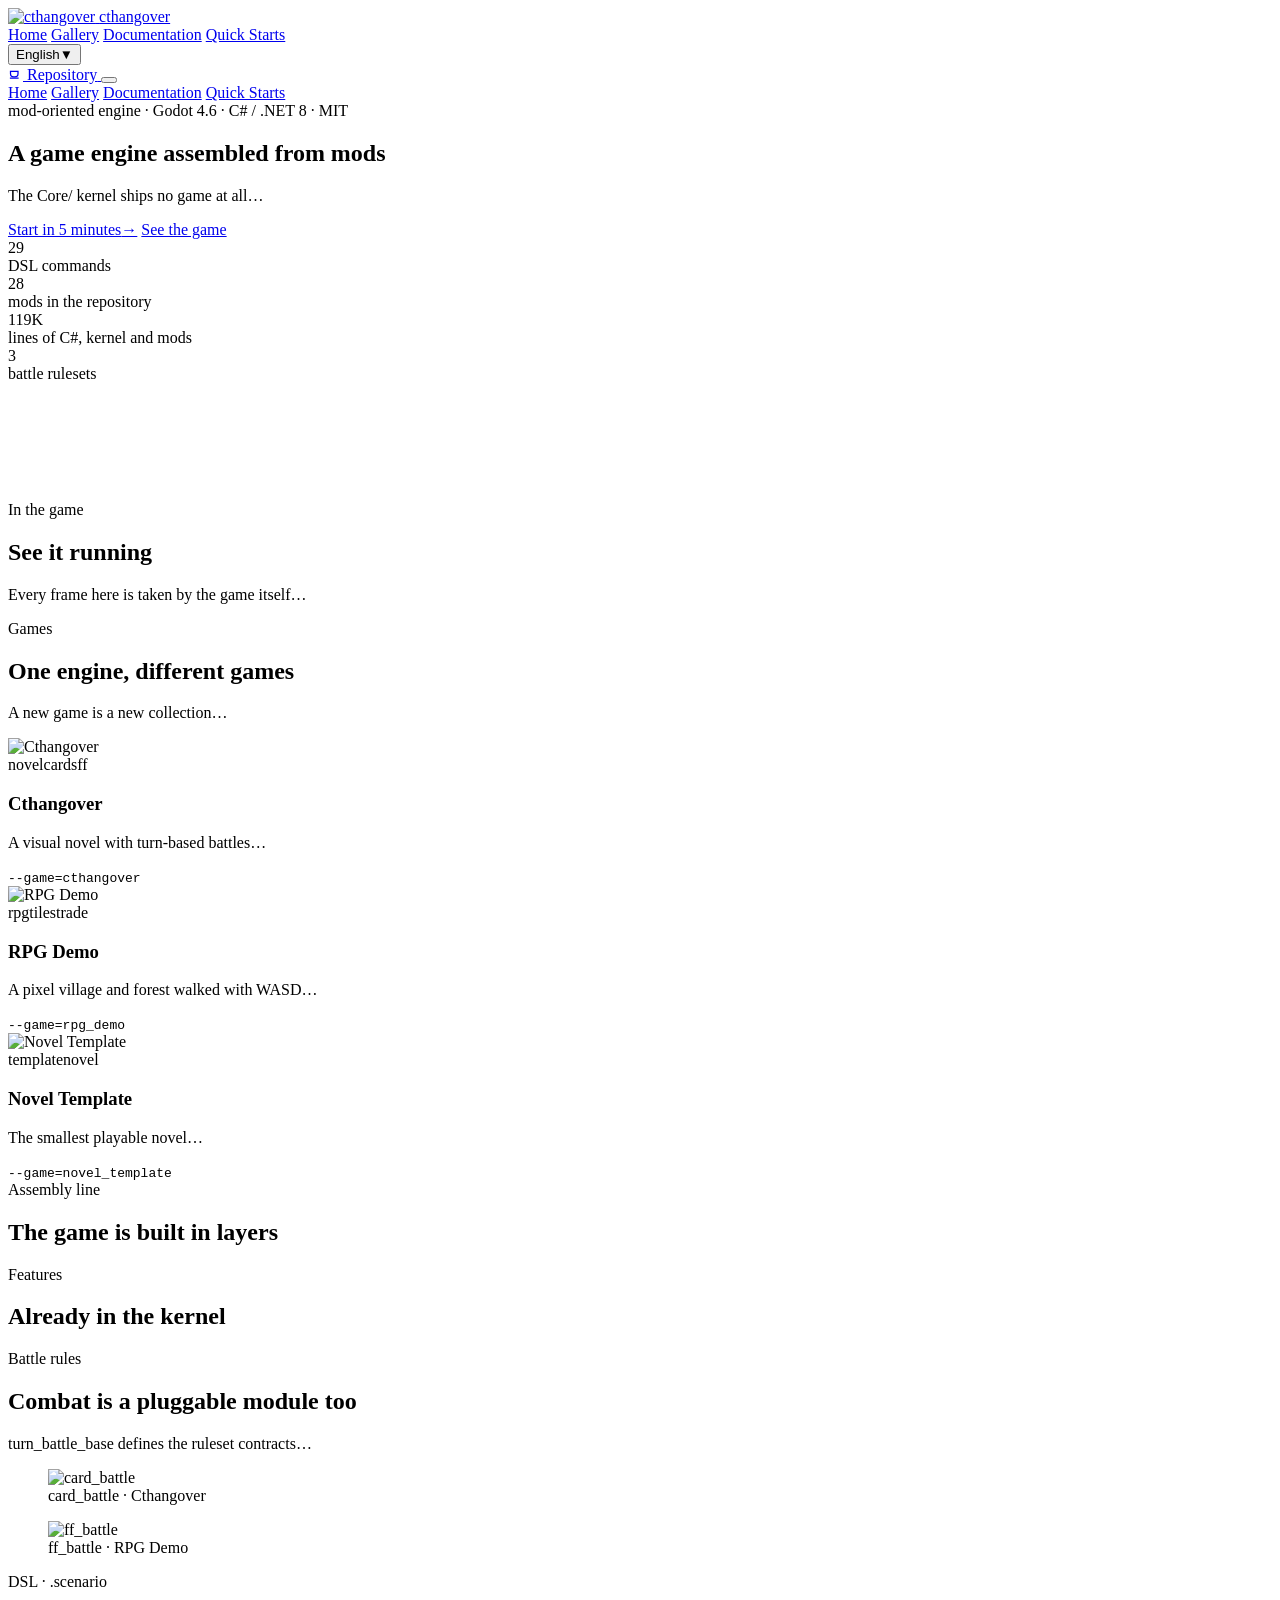
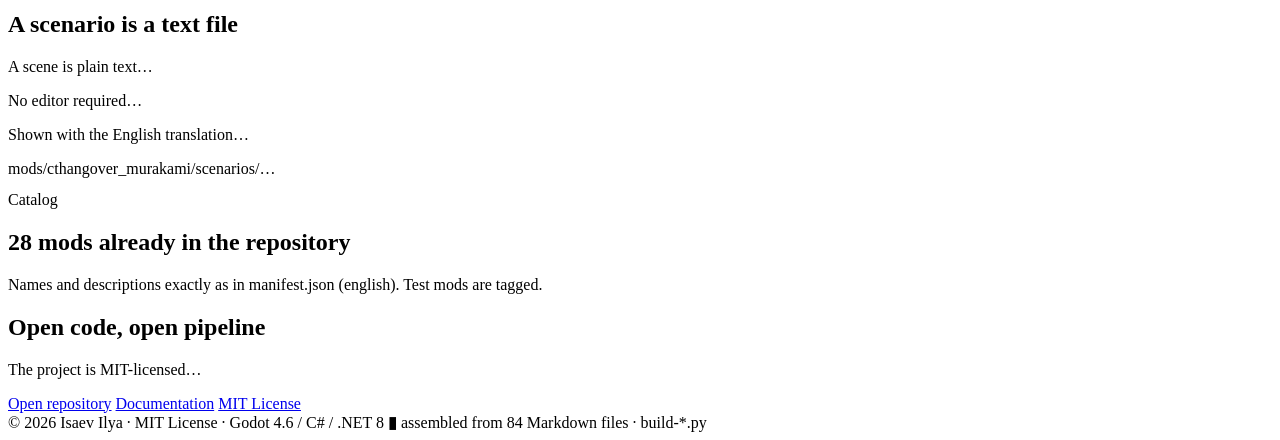
==== commit 02c81f0f: "Site: publish GitHub Pages build" ====
--- a/index.html
+++ b/index.html
@@ -6,21 +6,21 @@
 <meta name="viewport" content="width=device-width, initial-scale=1.0">
 <title>cthangover — a game engine assembled from mods</title>
 <meta name="description" content="A resource-free C# kernel loads mods from mods/, compiles them with Roslyn and assembles the game at runtime — battle rules, dialogues, quests and the mod manager are all mods. Godot 4.6 · C# / .NET 8 · MIT.">
-<link rel="canonical" href="https://cthangover.ru/">
+<link rel="canonical" href="https://cthangover.github.io/">
 <meta property="og:type" content="website">
 <meta property="og:title" content="cthangover — a game engine assembled from mods">
 <meta property="og:description" content="A resource-free C# kernel assembles the game from mods at runtime: a visual novel, an RPG on tile maps, card and FF battles, in-game mod manager.">
-<meta property="og:url" content="https://cthangover.ru/">
-<meta property="og:image" content="https://cthangover.ru/img/shots/site_shots__battle_later.jpg">
+<meta property="og:url" content="https://cthangover.github.io/">
+<meta property="og:image" content="https://cthangover.github.io/img/shots/site_shots__battle_later.jpg">
 <meta name="twitter:card" content="summary_large_image">
-<link rel="icon" href="favicon.ico" sizes="any">
-<link rel="icon" type="image/png" href="img/favicon-32.png" sizes="32x32">
-<link rel="icon" type="image/png" href="img/favicon-16.png" sizes="16x16">
-<link rel="apple-touch-icon" href="img/apple-touch-icon.png">
+<link rel="icon" href="f"avicon.ico" sizes="any">
+<link rel="icon" type="image/png" href="i"mg/favicon-32.png" sizes="32x32">
+<link rel="icon" type="image/png" href="i"mg/favicon-16.png" sizes="16x16">
+<link rel="apple-touch-icon" href="i"mg/apple-touch-icon.png">
 <link rel="preconnect" href="https://fonts.googleapis.com">
 <link rel="preconnect" href="https://fonts.gstatic.com" crossorigin>
 <link rel="stylesheet" href="https://fonts.googleapis.com/css2?family=Cormorant+Garamond:wght@500;600;700&family=Inter:wght@400;500;600;700&family=JetBrains+Mono:wght@400;500&display=swap">
-<link rel="stylesheet" href="css/style.css">
+<link rel="stylesheet" href="c"ss/style.css">
 <script>document.documentElement.classList.add("js");</script>
 </head>
 
@@ -29,21 +29,21 @@
 <header class="top">
   <div class="wrap hbar">
     <a class="brand" href="./">
-      <img src="img/logo.png" alt="cthangover">
+      <img src="i"mg/logo.png" alt="cthangover">
       <span class="name">cthangover</span>
     </a>
     <nav class="main">
       <a href="./" data-nav="home" data-i18n="nav_home">Home</a>
-      <a href="#gallery" data-i18n="nav_gallery">Gallery</a>
-      <a href="docs.html" data-nav="docs" data-i18n="nav_docs">Documentation</a>
-      <a href="quickstart.html" data-nav="quickstart" data-i18n="nav_quickstart">Quick Starts</a>
+      <a href="#"gallery" data-i18n="nav_gallery">Gallery</a>
+      <a href="d"ocs.html" data-nav="docs" data-i18n="nav_docs">Documentation</a>
+      <a href="q"uickstart.html" data-nav="quickstart" data-i18n="nav_quickstart">Quick Starts</a>
     </nav>
     <div class="hright">
       <div class="langsel">
         <button id="langBtn" aria-haspopup="true"><span id="langCurName">English</span><span class="caret">▼</span></button>
         <div class="langmenu" id="langMenu"></div>
       </div>
-      <a class="repobtn" href="https://git.cthangover.ru/cthangover/cthangover" target="_blank" rel="noopener">
+      <a class="repobtn" href="https://github.com/cthangover/cthangover" target="_blank" rel="noopener">
         <svg width="15" height="15" viewBox="0 0 24 24" fill="none" stroke="currentColor" stroke-width="2"><path d="M4 10h12v4a5 5 0 0 1-5 5H9a5 5 0 0 1-5-5v-4z"/><path d="M3 21h14"/></svg>
         <span data-i18n="nav_repo">Repository</span>
       </a>
@@ -52,9 +52,9 @@
   </div>
   <nav class="mobile-nav" id="mobileNav">
     <a href="./" data-nav="home" data-i18n="nav_home">Home</a>
-    <a href="#gallery" data-i18n="nav_gallery">Gallery</a>
-    <a href="docs.html" data-nav="docs" data-i18n="nav_docs">Documentation</a>
-    <a href="quickstart.html" data-nav="quickstart" data-i18n="nav_quickstart">Quick Starts</a>
+    <a href="#"gallery" data-i18n="nav_gallery">Gallery</a>
+    <a href="d"ocs.html" data-nav="docs" data-i18n="nav_docs">Documentation</a>
+    <a href="q"uickstart.html" data-nav="quickstart" data-i18n="nav_quickstart">Quick Starts</a>
   </nav>
 </header>
 
@@ -66,7 +66,7 @@
       <h1 class="title"><span data-i18n="hero_h1a">A game engine</span> <span class="amp" data-i18n="hero_h1b">assembled from mods</span></h1>
       <p class="tagline" data-i18n="hero_tag">The Core/ kernel ships no game at all…</p>
       <div class="ctarow">
-        <a class="btn btn-gold" href="quickstart.html"><span data-i18n="cta_start">Start in 5 minutes</span><span class="arr">→</span></a>
+        <a class="btn btn-gold" href="q"uickstart.html"><span data-i18n="cta_start">Start in 5 minutes</span><span class="arr">→</span></a>
         <a class="btn btn-ghost" href="#gallery" data-i18n="cta_gallery">See the game</a>
       </div>
       <div class="stats">
@@ -77,9 +77,9 @@
       </div>
     </div>
     <div class="hero-shots reveal" aria-hidden="true">
-      <figure class="hs hs-main"><img src="img/shots/rpg_walk__rpg_village.jpg" alt=""></figure>
-      <figure class="hs hs-a"><img src="img/shots/site_shots__battle_later.thumb.jpg" alt=""></figure>
-      <figure class="hs hs-b"><img src="img/shots/site_shots__panel_inventory.thumb.jpg" alt=""></figure>
+      <figure class="hs hs-main"><img src="i"mg/shots/rpg_walk__rpg_village.jpg" alt=""></figure>
+      <figure class="hs hs-a"><img src="i"mg/shots/site_shots__battle_later.thumb.jpg" alt=""></figure>
+      <figure class="hs hs-b"><img src="i"mg/shots/site_shots__panel_inventory.thumb.jpg" alt=""></figure>
     </div>
   </div>
 </section>
@@ -105,7 +105,7 @@
     </div>
     <div class="games">
       <article class="game reveal">
-        <div class="gimg"><img src="img/shots/site_shots__novel_wolf.thumb.jpg" alt="Cthangover" loading="lazy"></div>
+        <div class="gimg"><img src="i"mg/shots/site_shots__novel_wolf.thumb.jpg" alt="Cthangover" loading="lazy"></div>
         <div class="gbody">
           <div class="gtags"><span>novel</span><span>cards</span><span>ff</span></div>
           <h3>Cthangover</h3>
@@ -114,7 +114,7 @@
         </div>
       </article>
       <article class="game reveal">
-        <div class="gimg"><img src="img/shots/trade__trade_forest.thumb.jpg" alt="RPG Demo" loading="lazy"></div>
+        <div class="gimg"><img src="i"mg/shots/trade__trade_forest.thumb.jpg" alt="RPG Demo" loading="lazy"></div>
         <div class="gbody">
           <div class="gtags"><span>rpg</span><span>tiles</span><span>trade</span></div>
           <h3>RPG Demo</h3>
@@ -123,7 +123,7 @@
         </div>
       </article>
       <article class="game reveal">
-        <div class="gimg"><img src="img/shots/site_shots__location_home_outside.thumb.jpg" alt="Novel Template" loading="lazy"></div>
+        <div class="gimg"><img src="i"mg/shots/site_shots__location_home_outside.thumb.jpg" alt="Novel Template" loading="lazy"></div>
         <div class="gbody">
           <div class="gtags"><span>template</span><span>novel</span></div>
           <h3>Novel Template</h3>
@@ -163,8 +163,8 @@
       <p class="sub" data-i18n="battle_desc">turn_battle_base defines the ruleset contracts…</p>
     </div>
     <div class="battleshots reveal">
-      <figure><img src="img/shots/site_shots__battle.thumb.jpg" alt="card_battle" loading="lazy"><figcaption>card_battle · Cthangover</figcaption></figure>
-      <figure><img src="img/shots/rpg_walk__rpg_battle.thumb.jpg" alt="ff_battle" loading="lazy"><figcaption>ff_battle · RPG Demo</figcaption></figure>
+      <figure><img src="i"mg/shots/site_shots__battle.thumb.jpg" alt="card_battle" loading="lazy"><figcaption>card_battle · Cthangover</figcaption></figure>
+      <figure><img src="i"mg/shots/rpg_walk__rpg_battle.thumb.jpg" alt="ff_battle" loading="lazy"><figcaption>ff_battle · RPG Demo</figcaption></figure>
     </div>
     <div class="bgrid" id="battleGrid"></div>
   </div>
@@ -208,9 +208,9 @@
       <h2 data-i18n="cta_title">Open code, open pipeline</h2>
       <p data-i18n="cta_p">The project is MIT-licensed…</p>
       <div class="row">
-        <a class="btn btn-gold" href="https://git.cthangover.ru/cthangover/cthangover" target="_blank" rel="noopener" data-i18n="cta_repo">Open repository</a>
-        <a class="btn btn-ghost" href="docs.html" data-i18n="cta_docs">Documentation</a>
-        <a class="btn btn-ghost" href="https://git.cthangover.ru/cthangover/cthangover/src/branch/master/LICENSE" target="_blank" rel="noopener" data-i18n="cta_license">MIT License</a>
+        <a class="btn btn-gold" href="https://github.com/cthangover/cthangover" target="_blank" rel="noopener" data-i18n="cta_repo">Open repository</a>
+        <a class="btn btn-ghost" href="d"ocs.html" data-i18n="cta_docs">Documentation</a>
+        <a class="btn btn-ghost" href="https://github.com/cthangover/cthangover/blob/master/LICENSE" target="_blank" rel="noopener" data-i18n="cta_license">MIT License</a>
       </div>
     </div>
   </div>
@@ -230,7 +230,7 @@
   <button class="lb-nav lb-next" id="lbNext" aria-label="Next">›</button>
 </div>
 
-<script src="js/i18n.js"></script>
-<script src="js/main.js"></script>
+<script src="j"s/i18n.js"></script>
+<script src="j"s/main.js"></script>
 </body>
 </html>
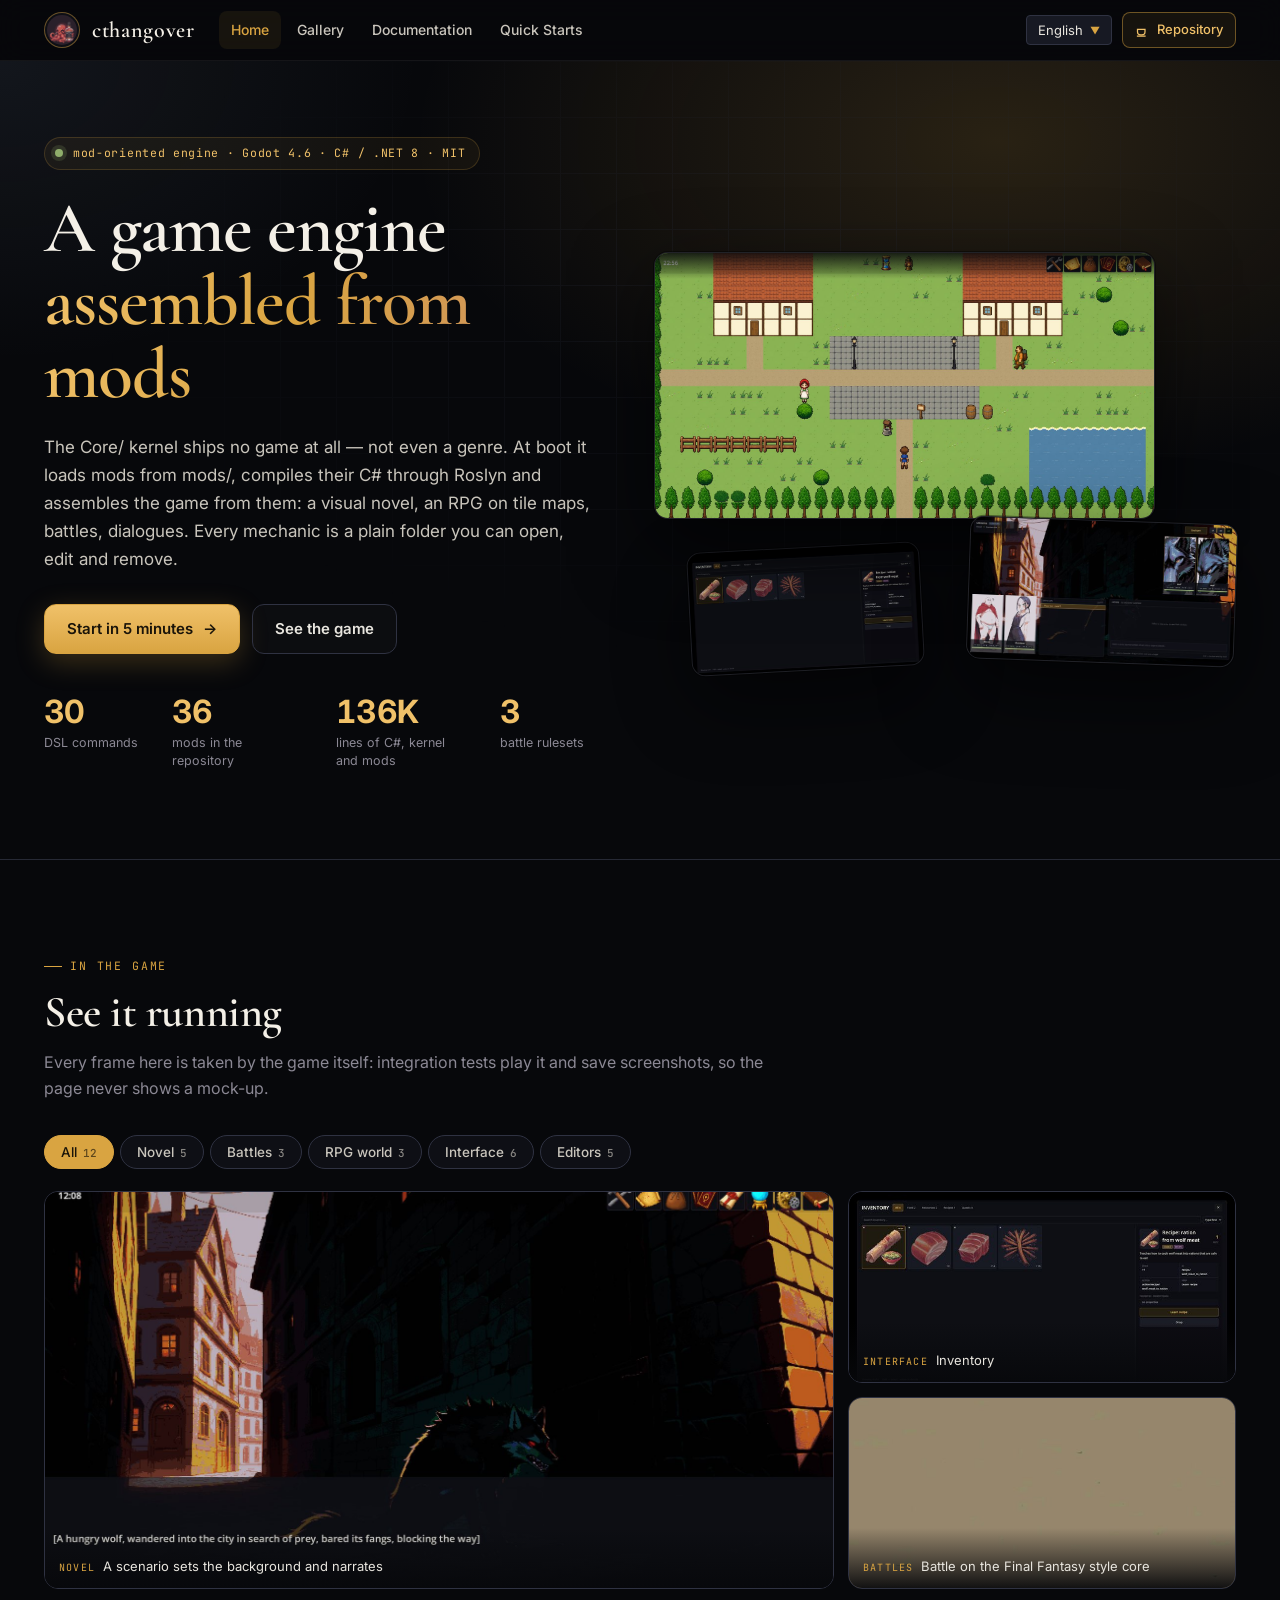
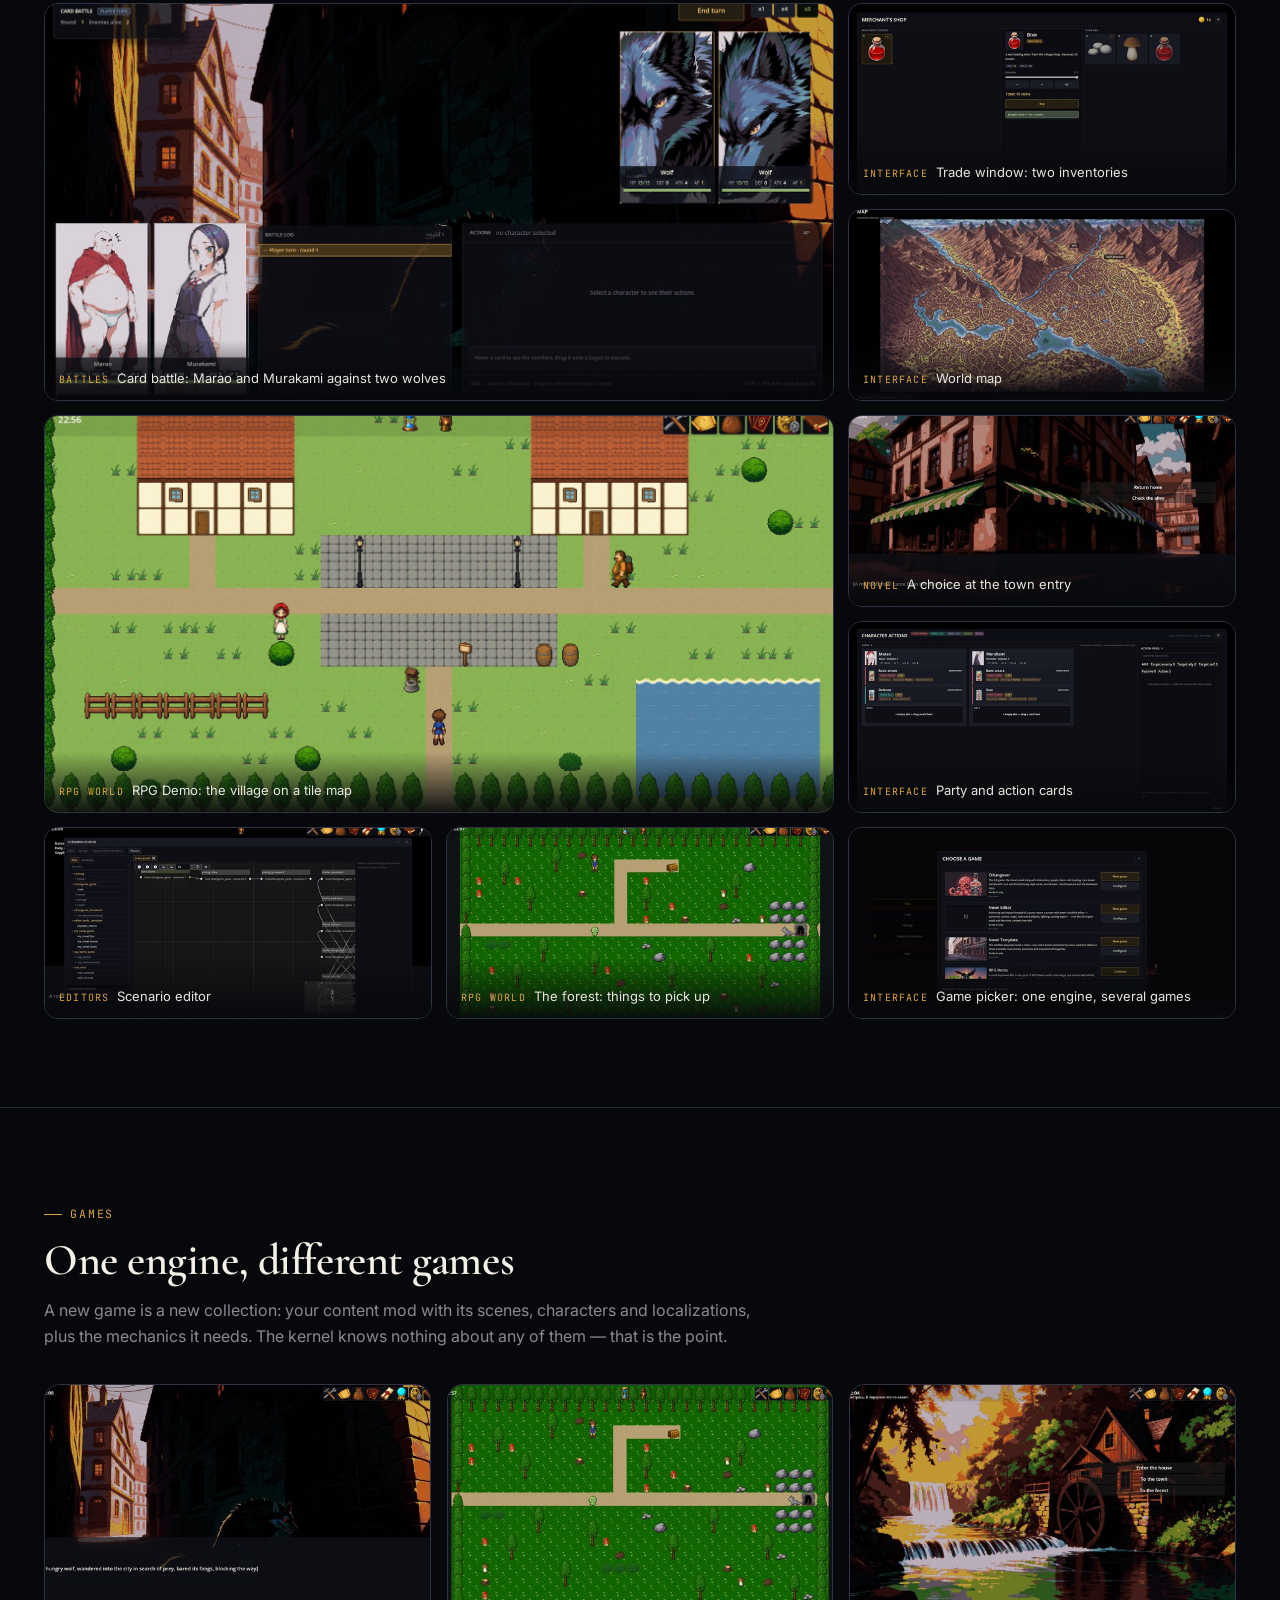
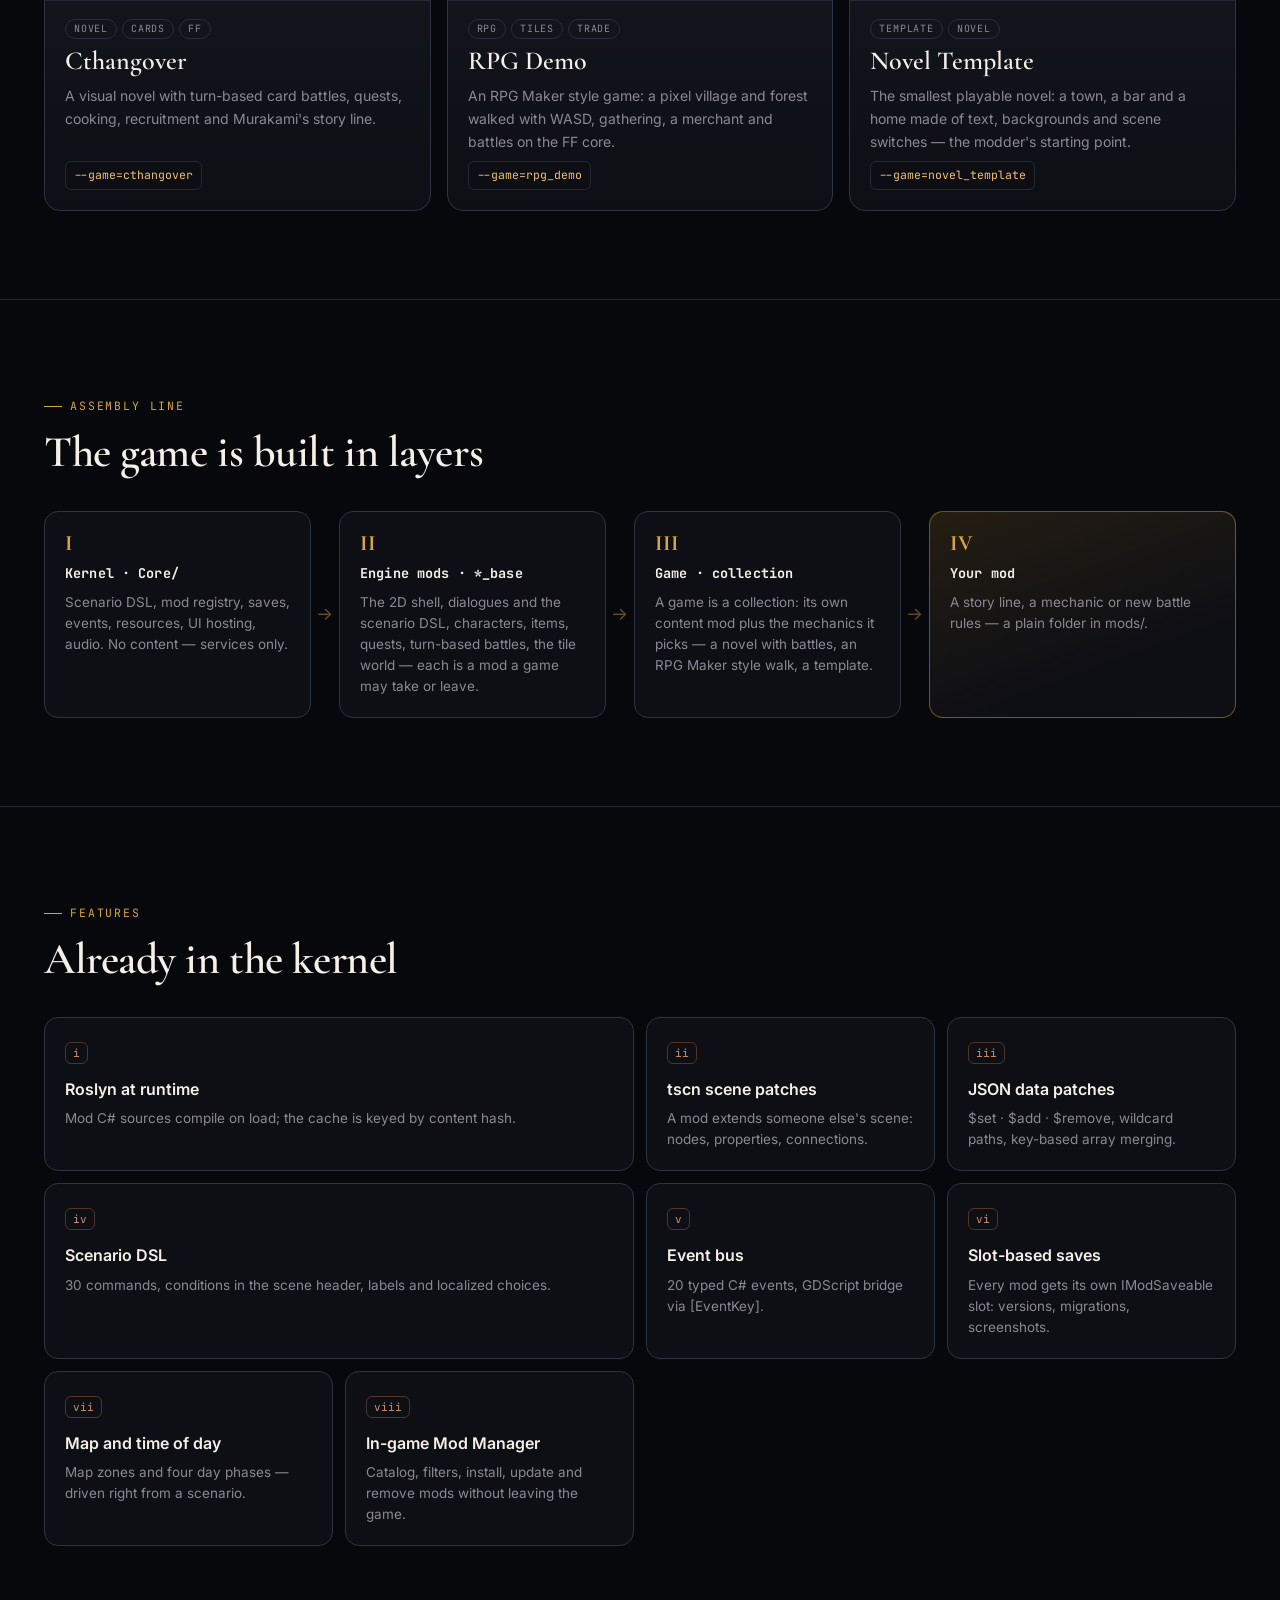
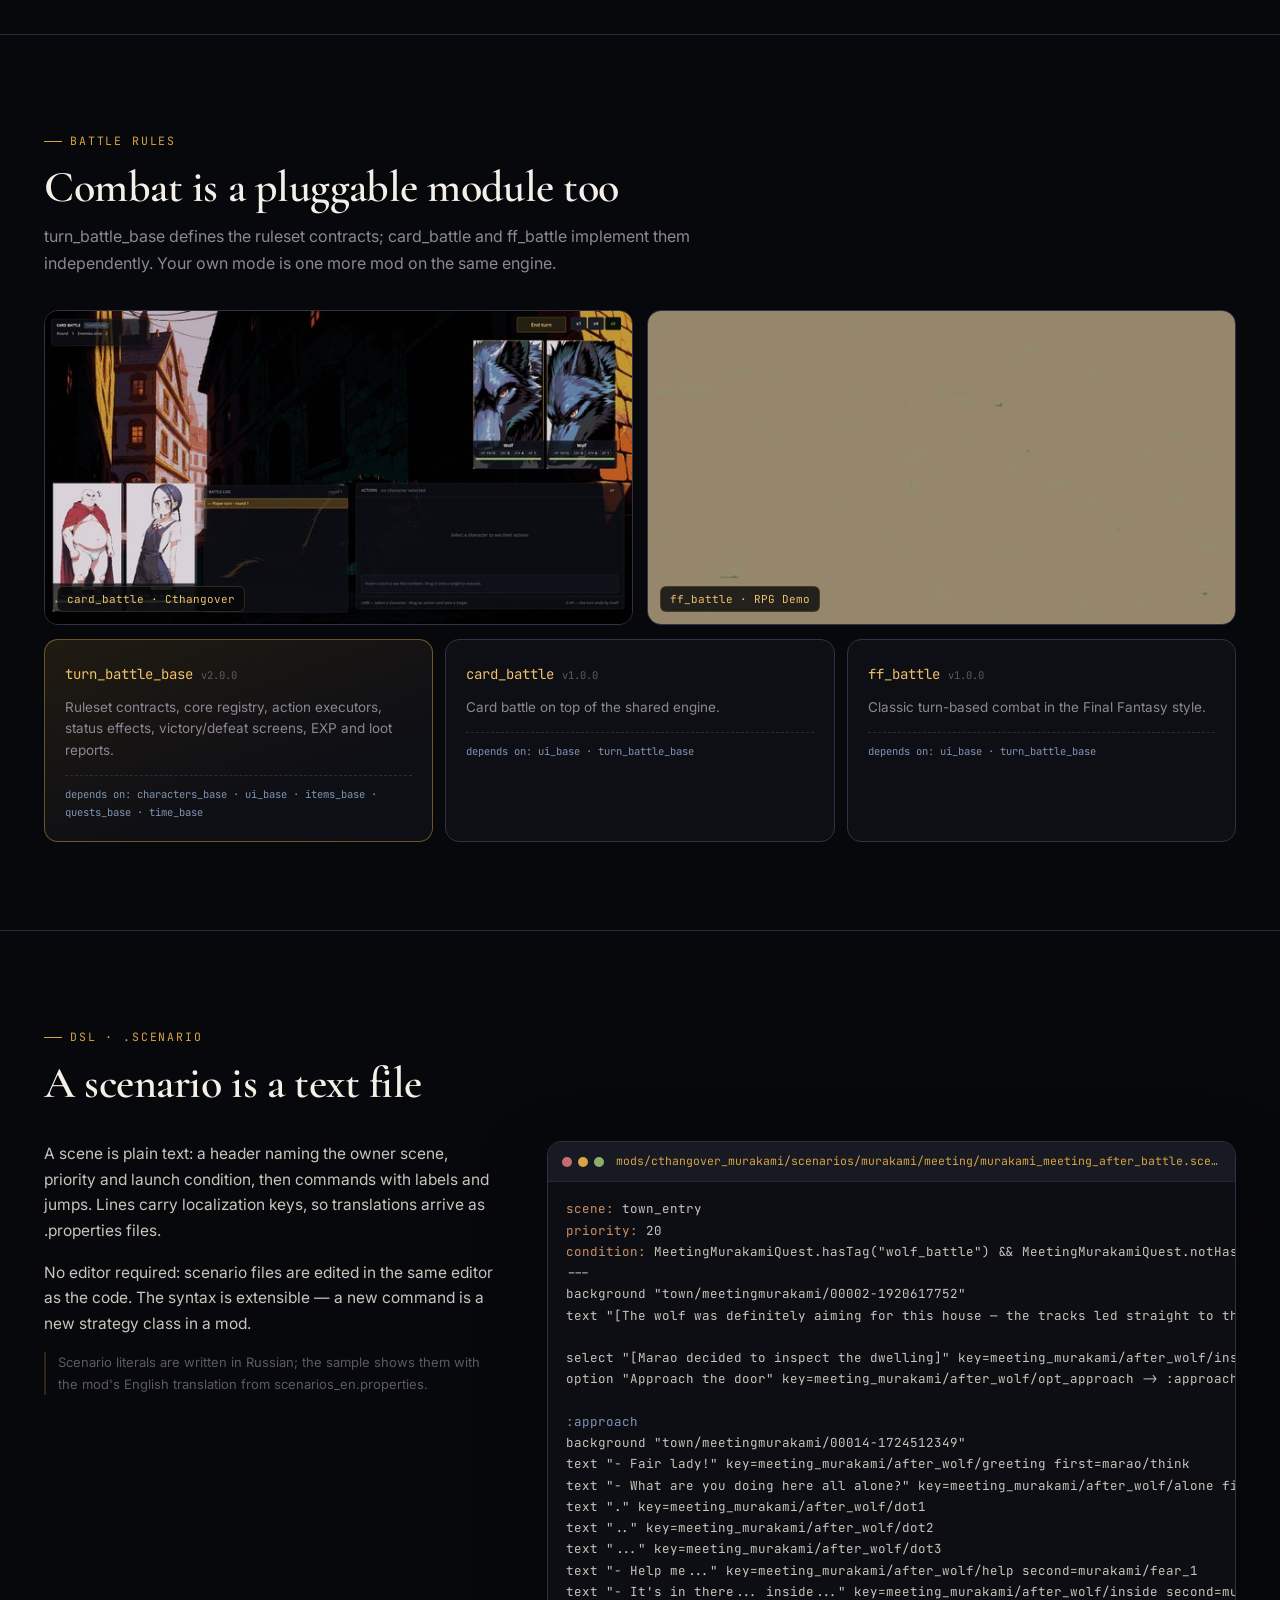
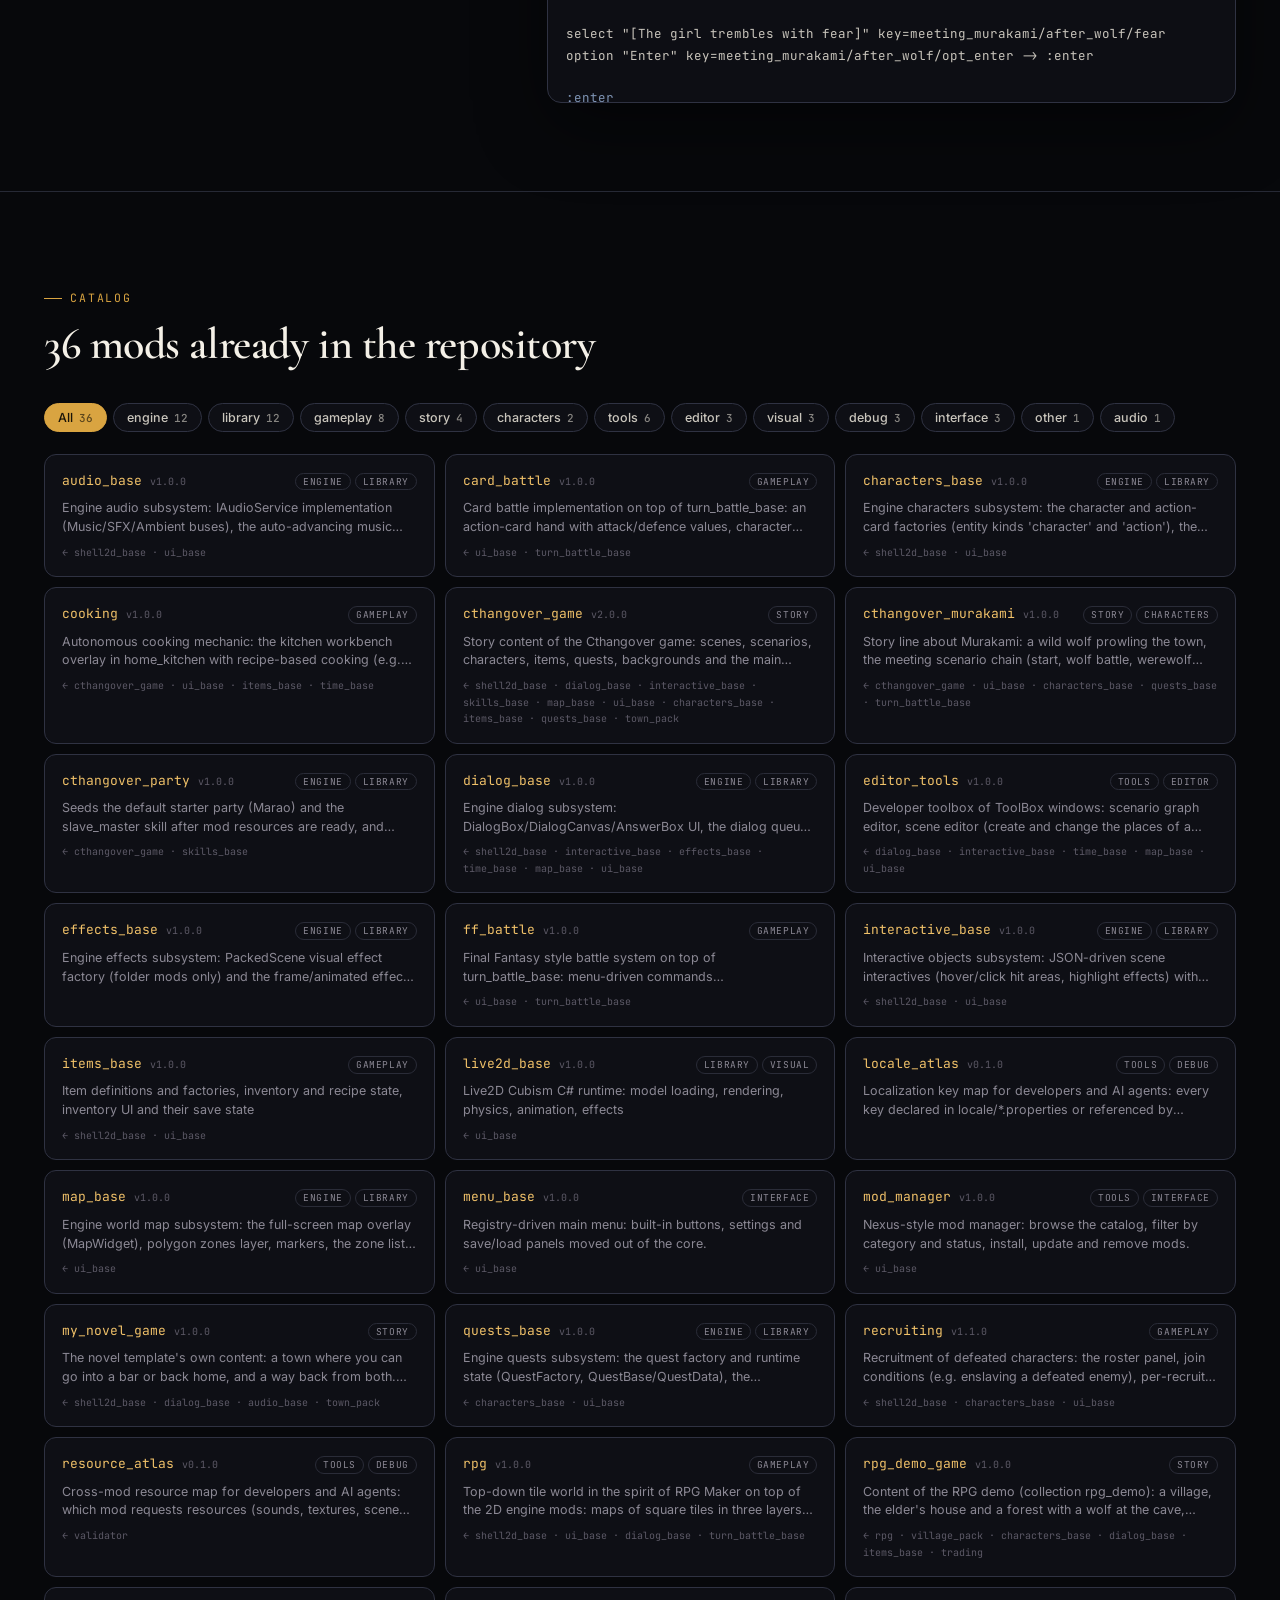
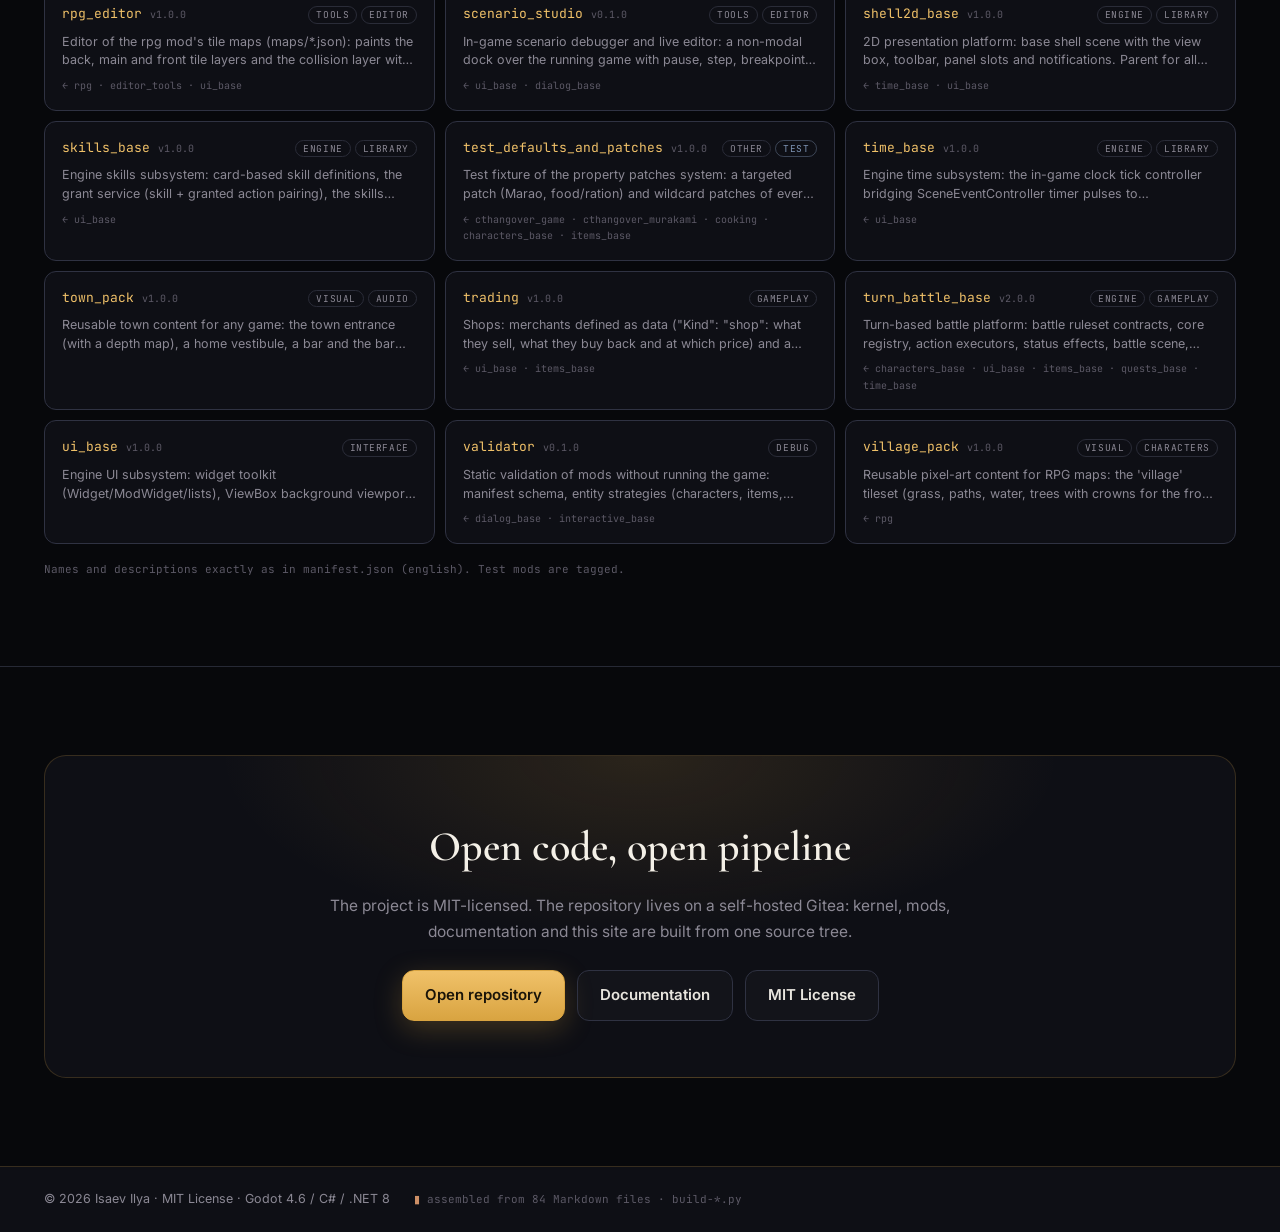
==== commit eec2315f: "Site: publish GitHub Pages build" ====
--- a/index.html
+++ b/index.html
@@ -13,14 +13,14 @@
 <meta property="og:url" content="https://cthangover.github.io/">
 <meta property="og:image" content="https://cthangover.github.io/img/shots/site_shots__battle_later.jpg">
 <meta name="twitter:card" content="summary_large_image">
-<link rel="icon" href="f"avicon.ico" sizes="any">
-<link rel="icon" type="image/png" href="i"mg/favicon-32.png" sizes="32x32">
-<link rel="icon" type="image/png" href="i"mg/favicon-16.png" sizes="16x16">
-<link rel="apple-touch-icon" href="i"mg/apple-touch-icon.png">
+<link rel="icon" href="favicon.ico" sizes="any">
+<link rel="icon" type="image/png" href="img/favicon-32.png" sizes="32x32">
+<link rel="icon" type="image/png" href="img/favicon-16.png" sizes="16x16">
+<link rel="apple-touch-icon" href="img/apple-touch-icon.png">
 <link rel="preconnect" href="https://fonts.googleapis.com">
 <link rel="preconnect" href="https://fonts.gstatic.com" crossorigin>
 <link rel="stylesheet" href="https://fonts.googleapis.com/css2?family=Cormorant+Garamond:wght@500;600;700&family=Inter:wght@400;500;600;700&family=JetBrains+Mono:wght@400;500&display=swap">
-<link rel="stylesheet" href="c"ss/style.css">
+<link rel="stylesheet" href="css/style.css">
 <script>document.documentElement.classList.add("js");</script>
 </head>
 
@@ -29,14 +29,14 @@
 <header class="top">
   <div class="wrap hbar">
     <a class="brand" href="./">
-      <img src="i"mg/logo.png" alt="cthangover">
+      <img src="img/logo.png" alt="cthangover">
       <span class="name">cthangover</span>
     </a>
     <nav class="main">
       <a href="./" data-nav="home" data-i18n="nav_home">Home</a>
-      <a href="#"gallery" data-i18n="nav_gallery">Gallery</a>
-      <a href="d"ocs.html" data-nav="docs" data-i18n="nav_docs">Documentation</a>
-      <a href="q"uickstart.html" data-nav="quickstart" data-i18n="nav_quickstart">Quick Starts</a>
+      <a href="#gallery" data-i18n="nav_gallery">Gallery</a>
+      <a href="docs.html" data-nav="docs" data-i18n="nav_docs">Documentation</a>
+      <a href="quickstart.html" data-nav="quickstart" data-i18n="nav_quickstart">Quick Starts</a>
     </nav>
     <div class="hright">
       <div class="langsel">
@@ -52,9 +52,9 @@
   </div>
   <nav class="mobile-nav" id="mobileNav">
     <a href="./" data-nav="home" data-i18n="nav_home">Home</a>
-    <a href="#"gallery" data-i18n="nav_gallery">Gallery</a>
-    <a href="d"ocs.html" data-nav="docs" data-i18n="nav_docs">Documentation</a>
-    <a href="q"uickstart.html" data-nav="quickstart" data-i18n="nav_quickstart">Quick Starts</a>
+    <a href="#gallery" data-i18n="nav_gallery">Gallery</a>
+    <a href="docs.html" data-nav="docs" data-i18n="nav_docs">Documentation</a>
+    <a href="quickstart.html" data-nav="quickstart" data-i18n="nav_quickstart">Quick Starts</a>
   </nav>
 </header>
 
@@ -66,7 +66,7 @@
       <h1 class="title"><span data-i18n="hero_h1a">A game engine</span> <span class="amp" data-i18n="hero_h1b">assembled from mods</span></h1>
       <p class="tagline" data-i18n="hero_tag">The Core/ kernel ships no game at all…</p>
       <div class="ctarow">
-        <a class="btn btn-gold" href="q"uickstart.html"><span data-i18n="cta_start">Start in 5 minutes</span><span class="arr">→</span></a>
+        <a class="btn btn-gold" href="quickstart.html"><span data-i18n="cta_start">Start in 5 minutes</span><span class="arr">→</span></a>
         <a class="btn btn-ghost" href="#gallery" data-i18n="cta_gallery">See the game</a>
       </div>
       <div class="stats">
@@ -77,9 +77,9 @@
       </div>
     </div>
     <div class="hero-shots reveal" aria-hidden="true">
-      <figure class="hs hs-main"><img src="i"mg/shots/rpg_walk__rpg_village.jpg" alt=""></figure>
-      <figure class="hs hs-a"><img src="i"mg/shots/site_shots__battle_later.thumb.jpg" alt=""></figure>
-      <figure class="hs hs-b"><img src="i"mg/shots/site_shots__panel_inventory.thumb.jpg" alt=""></figure>
+      <figure class="hs hs-main"><img src="img/shots/rpg_walk__rpg_village.jpg" alt=""></figure>
+      <figure class="hs hs-a"><img src="img/shots/site_shots__battle_later.thumb.jpg" alt=""></figure>
+      <figure class="hs hs-b"><img src="img/shots/site_shots__panel_inventory.thumb.jpg" alt=""></figure>
     </div>
   </div>
 </section>
@@ -105,7 +105,7 @@
     </div>
     <div class="games">
       <article class="game reveal">
-        <div class="gimg"><img src="i"mg/shots/site_shots__novel_wolf.thumb.jpg" alt="Cthangover" loading="lazy"></div>
+        <div class="gimg"><img src="img/shots/site_shots__novel_wolf.thumb.jpg" alt="Cthangover" loading="lazy"></div>
         <div class="gbody">
           <div class="gtags"><span>novel</span><span>cards</span><span>ff</span></div>
           <h3>Cthangover</h3>
@@ -114,7 +114,7 @@
         </div>
       </article>
       <article class="game reveal">
-        <div class="gimg"><img src="i"mg/shots/trade__trade_forest.thumb.jpg" alt="RPG Demo" loading="lazy"></div>
+        <div class="gimg"><img src="img/shots/trade__trade_forest.thumb.jpg" alt="RPG Demo" loading="lazy"></div>
         <div class="gbody">
           <div class="gtags"><span>rpg</span><span>tiles</span><span>trade</span></div>
           <h3>RPG Demo</h3>
@@ -123,7 +123,7 @@
         </div>
       </article>
       <article class="game reveal">
-        <div class="gimg"><img src="i"mg/shots/site_shots__location_home_outside.thumb.jpg" alt="Novel Template" loading="lazy"></div>
+        <div class="gimg"><img src="img/shots/site_shots__location_home_outside.thumb.jpg" alt="Novel Template" loading="lazy"></div>
         <div class="gbody">
           <div class="gtags"><span>template</span><span>novel</span></div>
           <h3>Novel Template</h3>
@@ -163,8 +163,8 @@
       <p class="sub" data-i18n="battle_desc">turn_battle_base defines the ruleset contracts…</p>
     </div>
     <div class="battleshots reveal">
-      <figure><img src="i"mg/shots/site_shots__battle.thumb.jpg" alt="card_battle" loading="lazy"><figcaption>card_battle · Cthangover</figcaption></figure>
-      <figure><img src="i"mg/shots/rpg_walk__rpg_battle.thumb.jpg" alt="ff_battle" loading="lazy"><figcaption>ff_battle · RPG Demo</figcaption></figure>
+      <figure><img src="img/shots/site_shots__battle.thumb.jpg" alt="card_battle" loading="lazy"><figcaption>card_battle · Cthangover</figcaption></figure>
+      <figure><img src="img/shots/rpg_walk__rpg_battle.thumb.jpg" alt="ff_battle" loading="lazy"><figcaption>ff_battle · RPG Demo</figcaption></figure>
     </div>
     <div class="bgrid" id="battleGrid"></div>
   </div>
@@ -209,7 +209,7 @@
       <p data-i18n="cta_p">The project is MIT-licensed…</p>
       <div class="row">
         <a class="btn btn-gold" href="https://github.com/cthangover/cthangover" target="_blank" rel="noopener" data-i18n="cta_repo">Open repository</a>
-        <a class="btn btn-ghost" href="d"ocs.html" data-i18n="cta_docs">Documentation</a>
+        <a class="btn btn-ghost" href="docs.html" data-i18n="cta_docs">Documentation</a>
         <a class="btn btn-ghost" href="https://github.com/cthangover/cthangover/blob/master/LICENSE" target="_blank" rel="noopener" data-i18n="cta_license">MIT License</a>
       </div>
     </div>
@@ -230,7 +230,7 @@
   <button class="lb-nav lb-next" id="lbNext" aria-label="Next">›</button>
 </div>
 
-<script src="j"s/i18n.js"></script>
-<script src="j"s/main.js"></script>
+<script src="js/i18n.js"></script>
+<script src="js/main.js"></script>
 </body>
 </html>
--- a/css/style.css
+++ b/css/style.css
@@ -0,0 +1,391 @@
+/* ============================================================
+   cthangover — «Кодекс»: графит + золото
+   Общий стиль для index.html / docs.html / quickstart.html
+   Токены согласованы с игровым UI (mockups/style_guide/tokens.css)
+   ============================================================ */
+
+:root{
+  --bg:#07080b; --surface:#0e0f15; --surface2:#171923; --well:#0d0e14;
+  --line:#2a2c38; --line-soft:#262935; --line-card:#2f3242;
+  --ink:#e8e5de; --bright:#f4f0e7; --body:#c9c5bc; --muted:#8b8894; --faint:#5c5966;
+  --gold:#d9a441; --gold-bright:#f0c169; --gold-hover:#ffe1a0;
+  --gold-soft:rgba(217,164,65,.08); --gold-line:rgba(217,164,65,.45); --gold-line-weak:rgba(217,164,65,.2);
+  --seal:#a2603f; --seal-text:#cd8f66; --blue:#7f95b5; --green:#8fae6b; --red:#c96b6e;
+  --r:8px; --font:"Inter",system-ui,-apple-system,"Segoe UI",Roboto,Arial,sans-serif;
+  --display:"Cormorant Garamond","Palatino Linotype","Book Antiqua",Georgia,serif;
+  --mono:"JetBrains Mono",Consolas,"Cascadia Mono",monospace;
+  --header-h:60px;
+}
+
+*,*::before,*::after{box-sizing:border-box;margin:0;padding:0}
+html{scroll-behavior:smooth;scroll-padding-top:110px}
+body{background:var(--bg);color:var(--ink);font-family:var(--font);line-height:1.65;-webkit-font-smoothing:antialiased}
+img{max-width:100%;display:block}
+a{color:var(--gold-bright);text-decoration:none}
+a:hover{color:var(--gold-hover)}
+::selection{background:rgba(217,164,65,.25)}
+.wrap{max-width:1240px;margin:0 auto;padding:0 24px}
+
+/* ---------------- header ---------------- */
+header.top{position:sticky;top:0;z-index:50;background:rgba(7,8,11,.72);backdrop-filter:saturate(140%) blur(14px);-webkit-backdrop-filter:saturate(140%) blur(14px);border-bottom:1px solid rgba(255,255,255,.06)}
+.hbar{display:flex;align-items:center;gap:18px;height:var(--header-h)}
+.brand{display:flex;align-items:center;gap:12px;color:var(--bright)}
+.brand img{width:36px;height:36px;border:1px solid var(--gold-line);border-radius:50%;padding:2px;background:var(--surface)}
+.brand .name{font-family:var(--display);font-weight:600;font-size:22px;letter-spacing:.03em}
+nav.main{display:flex;gap:4px;margin-left:6px}
+nav.main a{color:var(--body);font-size:14px;font-weight:500;padding:7px 12px;border-radius:8px}
+nav.main a:hover{color:var(--gold-bright);background:var(--surface2)}
+nav.main a.on{color:var(--gold);background:var(--gold-soft)}
+.hright{margin-left:auto;display:flex;align-items:center;gap:10px}
+.langsel{position:relative}
+.langsel>button{display:flex;align-items:center;gap:7px;background:var(--surface2);color:var(--ink);border:1px solid var(--line-card);border-radius:4px;padding:6px 11px;font-size:13px;cursor:pointer;font-family:var(--font)}
+.langsel>button:hover{border-color:var(--gold-line)}
+.langsel .caret{color:var(--gold);font-size:10px}
+.langmenu{position:absolute;right:0;top:calc(100% + 6px);min-width:185px;background:var(--surface2);border:1px solid var(--line-card);border-radius:6px;padding:4px;display:none;box-shadow:0 18px 50px rgba(0,0,0,.6);z-index:60}
+.langmenu.open{display:block}
+.langmenu button{display:flex;width:100%;justify-content:space-between;align-items:center;background:none;border:0;color:var(--body);padding:7px 10px;font-size:13px;border-radius:4px;cursor:pointer;text-align:left;font-family:var(--font)}
+.langmenu button:hover{background:var(--surface);color:var(--gold-bright)}
+.langmenu button.sel{color:var(--gold)}
+.langmenu .code{font-family:var(--mono);font-size:10px;color:var(--faint);border:1px solid var(--line);border-radius:3px;padding:0 5px}
+.langmenu button.sel .code{color:var(--gold);border-color:var(--gold-line-weak)}
+.repobtn{display:flex;align-items:center;gap:7px;background:var(--gold-soft);border:1px solid var(--gold-line);color:var(--gold-bright);font-size:13px;font-weight:500;padding:6px 12px;border-radius:8px}
+.repobtn:hover{background:rgba(217,164,65,.14);color:var(--gold-hover)}
+.nav-toggle{display:none;margin-left:auto;background:none;border:1px solid var(--line-card);border-radius:5px;width:38px;height:34px;cursor:pointer;flex-direction:column;align-items:center;justify-content:center;gap:4px}
+.nav-toggle span{display:block;width:16px;height:2px;background:var(--body);border-radius:2px}
+
+/* mobile nav panel */
+.mobile-nav{display:none;border-bottom:1px solid var(--line-soft);background:var(--surface);padding:8px 16px 12px}
+.mobile-nav.open{display:block}
+.mobile-nav a{display:block;color:var(--body);font-size:14.5px;padding:9px 6px;border-bottom:1px dashed var(--line-soft)}
+.mobile-nav a:last-child{border-bottom:0}
+.mobile-nav a.on{color:var(--gold)}
+
+/* ---------------- footer ---------------- */
+footer{border-top:1px solid var(--gold-line-weak);background:var(--surface);padding:22px 0;font-size:12.5px;color:var(--muted)}
+footer .fgrid{display:flex;flex-wrap:wrap;gap:8px 24px;align-items:center}
+footer .build{font-family:var(--mono);font-size:11px;color:var(--faint)}
+footer .build b{color:var(--seal-text);font-weight:400}
+
+/* ============================================================
+   HOME
+   ============================================================ */
+section{padding:88px 0;position:relative}
+section+section{border-top:1px solid var(--line-soft)}
+.sechead{max-width:760px;margin-bottom:34px}
+.cap{display:inline-flex;align-items:center;gap:8px;font-family:var(--mono);font-size:11.5px;letter-spacing:.16em;text-transform:uppercase;color:var(--gold);margin-bottom:12px}
+.cap::before{content:"";width:18px;height:1px;background:var(--gold)}
+h2.sec{font-family:var(--display);font-weight:600;font-size:clamp(30px,4vw,44px);line-height:1.1;color:var(--bright);margin-bottom:12px;letter-spacing:-.01em}
+.sub{color:var(--muted);font-size:16px;max-width:720px}
+
+/* reveal on scroll (main.js adds .in; without JS everything stays visible) */
+.js .reveal{opacity:0;transform:translateY(18px);transition:opacity .7s ease,transform .7s ease}
+.js .reveal.in{opacity:1;transform:none}
+@media (prefers-reduced-motion:reduce){.js .reveal{opacity:1;transform:none;transition:none}}
+
+/* ---- hero ---- */
+.hero{padding:76px 0 90px;overflow:hidden;border-top:0}
+.hero-bg{position:absolute;inset:0;pointer-events:none;
+  background:
+    radial-gradient(ellipse 900px 520px at 78% 10%,rgba(217,164,65,.16),transparent 65%),
+    radial-gradient(ellipse 700px 500px at 0% 0%,rgba(127,149,181,.10),transparent 60%),
+    linear-gradient(180deg,transparent 60%,var(--bg));}
+.hero-bg::after{content:"";position:absolute;inset:0;opacity:.35;
+  background-image:linear-gradient(var(--line-soft) 1px,transparent 1px),linear-gradient(90deg,var(--line-soft) 1px,transparent 1px);
+  background-size:56px 56px;-webkit-mask-image:radial-gradient(ellipse 70% 60% at 60% 30%,#000,transparent 75%);mask-image:radial-gradient(ellipse 70% 60% at 60% 30%,#000,transparent 75%)}
+.hero-grid{position:relative;display:grid;grid-template-columns:minmax(0,1fr) minmax(0,1.05fr);gap:56px;align-items:center}
+.pill{display:inline-flex;align-items:center;gap:10px;padding:6px 14px 6px 10px;border:1px solid var(--gold-line-weak);border-radius:99px;background:rgba(217,164,65,.06);font-family:var(--mono);font-size:11.5px;letter-spacing:.06em;color:var(--gold-bright);margin-bottom:22px}
+.pill .dot{width:8px;height:8px;border-radius:50%;background:var(--green);box-shadow:0 0 0 4px rgba(143,174,107,.18)}
+h1.title{font-family:var(--display);font-weight:600;font-size:clamp(42px,5.6vw,72px);line-height:1.02;color:var(--bright);letter-spacing:-.015em}
+h1 .amp{display:block;background:linear-gradient(100deg,var(--gold-bright),var(--gold) 45%,var(--seal-text));-webkit-background-clip:text;background-clip:text;color:transparent}
+.tagline{margin:22px 0 30px;font-size:17px;color:var(--body);max-width:600px}
+.ctarow{display:flex;gap:12px;flex-wrap:wrap}
+.btn{display:inline-flex;align-items:center;gap:10px;padding:12px 22px;border-radius:12px;font-size:15px;font-weight:600;border:1px solid transparent;cursor:pointer;transition:transform .15s ease,background .15s ease,border-color .15s ease,color .15s ease,box-shadow .15s ease}
+.btn:hover{transform:translateY(-1px)}
+.btn .arr{transition:transform .15s ease}
+.btn:hover .arr{transform:translateX(3px)}
+.btn-gold{background:linear-gradient(180deg,var(--gold-bright),var(--gold));border-color:var(--gold);color:#1a1409;box-shadow:0 8px 28px rgba(217,164,65,.25)}
+.btn-gold:hover{color:#1a1409;box-shadow:0 10px 34px rgba(217,164,65,.38)}
+.btn-ghost{background:rgba(255,255,255,.02);border-color:var(--line-card);color:var(--ink)}
+.btn-ghost:hover{border-color:var(--gold-line);color:var(--gold-bright);background:var(--gold-soft)}
+.stats{display:grid;grid-template-columns:repeat(4,auto);justify-content:start;gap:34px;margin-top:42px}
+.stat .n{font-family:var(--font);font-weight:700;font-size:32px;letter-spacing:-.02em;color:var(--gold-bright);line-height:1;font-variant-numeric:tabular-nums}
+.stat .l{font-size:12.5px;color:var(--muted);max-width:130px;margin-top:6px;line-height:1.4}
+
+.hero-shots{position:relative;aspect-ratio:16/12}
+.hs{position:absolute;border-radius:14px;overflow:hidden;border:1px solid rgba(255,255,255,.08);background:var(--surface);box-shadow:0 30px 80px rgba(0,0,0,.6),0 0 0 1px rgba(0,0,0,.4)}
+.hs img{width:100%;height:100%;object-fit:cover}
+.hs-main{left:0;top:4%;width:86%;aspect-ratio:15/8;z-index:2}
+.hs-main::before{content:"";position:absolute;left:0;right:0;top:0;height:26px;background:linear-gradient(180deg,rgba(7,8,11,.85),transparent);z-index:1}
+.hs-a{right:0;bottom:2%;width:46%;aspect-ratio:15/8;z-index:3;transform:rotate(2deg)}
+.hs-b{left:6%;bottom:0;width:40%;aspect-ratio:15/8;z-index:1;transform:rotate(-3deg);opacity:.9}
+
+/* ---- gallery ---- */
+.gtabs{display:flex;gap:6px;flex-wrap:wrap;margin-bottom:22px}
+.gtabs button{background:var(--surface);border:1px solid var(--line-card);color:var(--body);font-family:var(--font);font-size:13.5px;font-weight:500;padding:8px 16px;border-radius:99px;cursor:pointer;transition:all .15s ease}
+.gtabs button:hover{border-color:var(--gold-line);color:var(--gold-bright)}
+.gtabs button.on{background:var(--gold);border-color:var(--gold);color:#1a1409}
+.gtabs button .c{margin-left:6px;font-family:var(--mono);font-size:11px;opacity:.65}
+.gtabs.small button{font-size:12.5px;padding:6px 13px}
+.gallery{display:grid;grid-template-columns:repeat(3,1fr);grid-auto-rows:clamp(150px,15vw,210px);grid-auto-flow:dense;gap:14px}
+.shot{position:relative;margin:0;border-radius:14px;overflow:hidden;border:1px solid var(--line-card);background:var(--surface);cursor:zoom-in;transition:transform .25s ease,border-color .25s ease,box-shadow .25s ease}
+.shot img{width:100%;height:100%;object-fit:cover;transition:transform .5s ease}
+.shot:hover{border-color:var(--gold-line);box-shadow:0 18px 50px rgba(0,0,0,.55);transform:translateY(-2px)}
+.shot:hover img{transform:scale(1.04)}
+.shot figcaption{position:absolute;left:0;right:0;bottom:0;padding:28px 14px 11px;font-size:13px;color:var(--ink);background:linear-gradient(180deg,transparent,rgba(7,8,11,.92));display:flex;align-items:baseline;gap:8px}
+.shot figcaption .k{font-family:var(--mono);font-size:10px;letter-spacing:.12em;text-transform:uppercase;color:var(--gold)}
+.shot.big{grid-column:span 2;grid-row:span 2}
+.gmore{margin-top:18px;text-align:center}
+
+/* ---- lightbox ---- */
+.lightbox{position:fixed;inset:0;z-index:100;background:rgba(4,5,7,.94);backdrop-filter:blur(6px);display:flex;align-items:center;justify-content:center;padding:40px 70px}
+.lightbox[hidden]{display:none}
+.lightbox figure{margin:0;max-width:min(1600px,100%);max-height:100%;display:flex;flex-direction:column;gap:12px}
+.lightbox img{max-width:100%;max-height:calc(100vh - 120px);border-radius:10px;border:1px solid var(--line-card);object-fit:contain}
+.lightbox figcaption{text-align:center;color:var(--body);font-size:14px}
+.lb-close,.lb-nav{position:absolute;background:rgba(255,255,255,.06);border:1px solid var(--line-card);color:var(--ink);border-radius:50%;width:44px;height:44px;font-size:22px;line-height:1;cursor:pointer;display:grid;place-items:center}
+.lb-close:hover,.lb-nav:hover{border-color:var(--gold-line);color:var(--gold-bright)}
+.lb-close{top:18px;right:18px;font-size:16px}
+.lb-prev{left:14px;top:50%;transform:translateY(-50%)}
+.lb-next{right:14px;top:50%;transform:translateY(-50%)}
+
+/* ---- games ---- */
+.games{display:grid;grid-template-columns:repeat(3,1fr);gap:16px}
+.game{background:linear-gradient(180deg,var(--surface2),var(--surface));border:1px solid var(--line-card);border-radius:16px;overflow:hidden;display:flex;flex-direction:column;transition:border-color .2s ease,transform .2s ease}
+.game:hover{border-color:var(--gold-line);transform:translateY(-3px)}
+.gimg{aspect-ratio:16/9;overflow:hidden;border-bottom:1px solid var(--line-soft)}
+.gimg img{width:100%;height:100%;object-fit:cover}
+.gbody{padding:18px 20px 20px;display:flex;flex-direction:column;gap:8px;flex:1}
+.gbody h3{font-family:var(--display);font-weight:600;font-size:26px;color:var(--bright);line-height:1.1}
+.gbody p{font-size:14px;color:var(--muted);flex:1}
+.gbody code{font-family:var(--mono);font-size:11.5px;color:var(--gold-bright);background:var(--well);border:1px solid var(--line-soft);border-radius:6px;padding:4px 8px;align-self:flex-start}
+.gtags{display:flex;gap:5px}
+.gtags span{font-family:var(--mono);font-size:10px;letter-spacing:.08em;text-transform:uppercase;color:var(--muted);border:1px solid var(--line);border-radius:99px;padding:1px 8px}
+
+/* ---- layers ---- */
+.layers{display:grid;grid-template-columns:1fr 28px 1fr 28px 1fr 28px 1.15fr;align-items:stretch}
+.layer{background:var(--surface);border:1px solid var(--line-card);border-radius:14px;padding:20px}
+.layer .rn{font-family:var(--display);font-weight:700;color:var(--gold);font-size:22px;margin-bottom:8px;display:block;line-height:1}
+.layer h3{font-family:var(--mono);font-size:13.5px;color:var(--bright);margin-bottom:8px;letter-spacing:.01em}
+.layer p{font-size:13.5px;color:var(--muted);line-height:1.55}
+.larrow{display:grid;place-items:center;color:var(--gold-line);font-size:18px}
+.layer.hot{border-color:var(--gold-line);background:linear-gradient(160deg,rgba(217,164,65,.14),var(--surface) 70%)}
+
+/* ---- feature tiles ---- */
+.tiles{display:grid;grid-template-columns:repeat(4,1fr);gap:12px}
+.tile{position:relative;background:var(--surface);border:1px solid var(--line-card);border-radius:14px;padding:20px;overflow:hidden;transition:border-color .2s ease,transform .2s ease}
+.tile::after{content:"";position:absolute;right:-40px;top:-40px;width:110px;height:110px;border-radius:50%;background:radial-gradient(circle,rgba(217,164,65,.12),transparent 70%);opacity:0;transition:opacity .25s ease}
+.tile:hover{border-color:var(--gold-line);transform:translateY(-2px)}
+.tile:hover::after{opacity:1}
+.tile .no{font-family:var(--mono);font-size:11px;color:var(--seal-text);margin-bottom:12px;display:inline-block;border:1px solid rgba(162,96,63,.45);border-radius:6px;padding:1px 7px}
+.tile h3{font-size:16px;font-weight:600;color:var(--bright);margin-bottom:6px}
+.tile p{font-size:13.5px;color:var(--muted);line-height:1.55}
+.tiles .tile:nth-child(1),.tiles .tile:nth-child(4){grid-column:span 2}
+
+/* ---- battle ---- */
+.battleshots{display:grid;grid-template-columns:1fr 1fr;gap:14px;margin-bottom:14px}
+.battleshots figure{margin:0;border-radius:14px;overflow:hidden;border:1px solid var(--line-card);position:relative}
+.battleshots img{width:100%;aspect-ratio:15/8;object-fit:cover}
+.battleshots figcaption{position:absolute;left:12px;bottom:12px;font-family:var(--mono);font-size:11px;color:var(--gold-bright);background:rgba(7,8,11,.8);border:1px solid var(--gold-line-weak);border-radius:6px;padding:3px 9px}
+.bgrid{display:grid;grid-template-columns:repeat(3,1fr);gap:12px}
+.bcard{background:var(--surface);border:1px solid var(--line-card);border-radius:14px;padding:20px;transition:border-color .2s ease}
+.bcard:hover{border-color:var(--gold-line)}
+.bcard .id{font-family:var(--mono);font-size:14px;color:var(--gold-bright)}
+.bcard .v{font-family:var(--mono);font-size:10.5px;color:var(--faint);margin-left:8px}
+.bcard p{font-size:13.5px;color:var(--muted);margin:10px 0 0;line-height:1.6}
+.bcard .base{margin-top:14px;padding-top:10px;border-top:1px dashed var(--line);font-family:var(--mono);font-size:10.5px;color:var(--blue)}
+.bcard.engine{border-color:var(--gold-line);background:linear-gradient(160deg,rgba(217,164,65,.12),var(--surface) 70%)}
+
+/* ---- DSL ---- */
+.dslgrid{display:grid;grid-template-columns:minmax(0,.8fr) minmax(0,1.2fr);gap:44px;align-items:start}
+.dslgrid p{font-size:15.5px;color:var(--body);margin:0 0 16px}
+.dslgrid .dsl-note{font-size:13px;color:var(--faint);border-left:2px solid var(--gold-line-weak);padding-left:12px}
+.codebox{background:var(--well);border:1px solid var(--line-card);border-radius:14px;overflow:hidden;box-shadow:0 24px 70px rgba(0,0,0,.45)}
+.codebox .cbar{display:flex;gap:12px;align-items:center;padding:10px 14px;background:var(--surface2);border-bottom:1px solid var(--line-soft);font-family:var(--mono);font-size:11.5px;color:var(--muted);min-width:0}
+.codebox .dots{display:flex;gap:6px;flex:none}
+.codebox .dots i{width:10px;height:10px;border-radius:50%;background:var(--line-card)}
+.codebox .dots i:first-child{background:var(--red)}
+.codebox .dots i:nth-child(2){background:var(--gold)}
+.codebox .dots i:nth-child(3){background:var(--green)}
+.codebox .cbar .fn{color:var(--gold);overflow:hidden;text-overflow:ellipsis;white-space:nowrap}
+.codebox pre{margin:0;padding:16px 18px;overflow:auto;max-height:520px;font-family:var(--mono);font-size:12.5px;line-height:1.7;color:var(--body)}
+.codebox .cm{color:var(--faint)}
+.codebox .kw{color:var(--seal-text)}
+.codebox .st{color:var(--green)}
+.codebox .lb{color:var(--blue)}
+
+/* ---- mods catalog ---- */
+.modgrid{display:grid;grid-template-columns:repeat(3,1fr);gap:10px}
+.mod{background:var(--surface);border:1px solid var(--line-card);border-radius:12px;padding:15px 17px;transition:border-color .2s ease}
+.mod:hover{border-color:var(--gold-line)}
+.mod .row1{display:flex;align-items:baseline;gap:8px;flex-wrap:wrap}
+.mod .id{font-family:var(--mono);font-size:13px;color:var(--gold-bright)}
+.mod .v{font-family:var(--mono);font-size:10px;color:var(--faint)}
+.mod .chips{margin-left:auto;display:flex;gap:4px}
+.mod .chip{font-family:var(--mono);font-size:9.5px;color:var(--muted);border:1px solid var(--line);border-radius:99px;padding:0 7px;text-transform:uppercase;letter-spacing:.06em}
+.mod .chip.test{color:var(--blue);border-color:rgba(127,149,181,.4)}
+.mod p{font-size:12.5px;color:var(--muted);margin:8px 0 0;line-height:1.5;display:-webkit-box;-webkit-line-clamp:2;-webkit-box-orient:vertical;overflow:hidden}
+.mod .deps{margin-top:8px;font-family:var(--mono);font-size:10px;color:var(--faint)}
+.mods-note{margin-top:16px;font-family:var(--mono);font-size:11px;color:var(--faint)}
+
+/* ---- CTA ---- */
+.cta-card{text-align:center;border:1px solid var(--gold-line-weak);border-radius:22px;padding:56px 28px;background:
+  radial-gradient(ellipse 600px 260px at 50% 0%,rgba(217,164,65,.14),transparent 70%),var(--surface)}
+.cta h2{font-family:var(--display);font-weight:600;font-size:clamp(30px,4vw,42px);color:var(--bright);margin-bottom:12px}
+.cta p{color:var(--muted);font-size:15.5px;max-width:640px;margin:0 auto 26px}
+.cta .row{display:flex;gap:12px;justify-content:center;flex-wrap:wrap}
+
+/* ============================================================
+   DOCS
+   ============================================================ */
+.subbar{border-bottom:1px solid var(--line-soft);background:rgba(13,14,20,.6)}
+.subbar .wrap{display:flex;align-items:center;gap:14px;height:42px;font-family:var(--mono);font-size:11.5px;color:var(--faint)}
+.subbar .crumbs{min-width:0;overflow:hidden;text-overflow:ellipsis;white-space:nowrap}
+.subbar .crumbs b{color:var(--gold);font-weight:400}
+.side-toggle{display:none;align-items:center;gap:6px;flex:none;background:var(--surface2);border:1px solid var(--line-card);border-radius:4px;color:var(--ink);font-family:var(--font);font-size:12.5px;padding:4px 10px;cursor:pointer}
+.side-toggle .caret{color:var(--gold)}
+.side-toggle[aria-expanded="true"]{border-color:var(--gold-line);color:var(--gold)}
+.subbar .git{margin-left:auto;display:flex;align-items:center;gap:7px;color:var(--muted);flex:none}
+.subbar .git:hover{color:var(--gold-bright)}
+.subbar .git svg{opacity:.7}
+
+.ws{display:grid;grid-template-columns:280px minmax(0,1fr) 230px;min-height:calc(100vh - var(--header-h) - 42px)}
+.side{border-right:1px solid var(--line-soft);padding:20px 0 40px;position:sticky;top:calc(var(--header-h) + 42px);align-self:start;max-height:calc(100vh - var(--header-h) - 42px);overflow:auto}
+.search{margin:0 16px 14px;position:relative}
+.search input{width:100%;background:var(--well);border:1px solid var(--line-card);border-radius:var(--r);color:var(--ink);font-size:13px;padding:8px 30px 8px 30px;font-family:var(--font)}
+.search input:focus{outline:none;border-color:var(--gold-line)}
+.search::before{content:"⌕";position:absolute;left:10px;top:7px;color:var(--faint);font-size:15px}
+.search kbd{position:absolute;right:8px;top:8px;font-family:var(--mono);font-size:10px;color:var(--faint);border:1px solid var(--line);border-radius:3px;padding:1px 5px}
+.search .clear{position:absolute;right:30px;top:7px;background:none;border:0;color:var(--faint);font-size:14px;cursor:pointer;display:none}
+.search .clear.visible{display:block}
+.tree{font-size:13.5px;padding-bottom:6px}
+.tree .grp{padding:8px 18px 4px;color:var(--gold);font-family:var(--mono);font-size:10px;letter-spacing:.16em;text-transform:uppercase}
+.tree a{display:block;color:var(--body);padding:5px 18px 5px calc(24px + var(--d,0) * 14px);border-left:2px solid transparent;line-height:1.45}
+.tree a.sub{font-size:12.5px;color:var(--muted)}
+.tree a:hover{color:var(--gold-bright);background:var(--surface)}
+.tree a.on{color:var(--gold);border-left-color:var(--gold);background:var(--gold-soft)}
+.tree .empty{padding:8px 18px;color:var(--faint);font-size:12.5px}
+.side .hint{margin:16px 18px 0;padding-top:12px;border-top:1px dashed var(--line);font-size:11px;color:var(--faint);line-height:1.6}
+
+.main-col{min-width:0;padding:26px 38px 60px}
+/* ---- текст из Markdown: общая типографика docs и quickstart ---- */
+.prose{color:var(--body)}
+.prose h1{font-family:var(--display);font-size:34px;color:var(--bright);margin:6px 0 18px;line-height:1.15}
+.prose h2{font-family:var(--display);font-size:23px;color:var(--gold-bright);margin:30px 0 10px;padding-bottom:6px;border-bottom:1px solid var(--gold-line-weak)}
+.prose h3{font-size:17px;color:var(--ink);margin:22px 0 8px}
+.prose h4{font-size:15.5px;color:var(--ink);margin:18px 0 6px}
+.prose :is(h1,h2,h3,h4){scroll-margin-top:110px}
+.prose p{margin:10px 0}
+.prose em{color:var(--muted)}
+.prose ul,.prose ol{margin:10px 0 10px 22px}
+.prose li{margin:4px 0}
+.prose code{font-family:var(--mono);font-size:.86em;background:var(--surface2);border:1px solid var(--line-soft);border-radius:4px;padding:1px 6px;color:var(--gold-bright)}
+.prose pre{background:var(--well);border:1px solid var(--line-card);border-left:3px solid var(--gold-line);border-radius:var(--r);padding:14px 16px;overflow-x:auto;margin:14px 0}
+.prose pre code{background:none;border:0;padding:0;color:var(--body);font-size:13px;line-height:1.55;display:block}
+.prose table{border-collapse:collapse;margin:14px 0;width:100%;font-size:14px;display:block;overflow-x:auto}
+.prose th{font-family:var(--mono);font-size:11px;text-transform:uppercase;letter-spacing:.1em;color:var(--gold);text-align:left;border-bottom:1px solid var(--gold-line);padding:8px 10px;white-space:nowrap}
+.prose td{border-bottom:1px solid var(--line-soft);padding:8px 10px;vertical-align:top}
+.prose blockquote{border-left:3px solid var(--seal);background:var(--gold-soft);padding:10px 16px;margin:14px 0;border-radius:0 var(--r) var(--r) 0;color:var(--ink)}
+.prose hr{border:0;border-top:1px solid var(--line);margin:24px 0}
+.prose a{border-bottom:1px dotted var(--gold-line-weak)}
+.prose img{border-radius:var(--r);border:1px solid var(--line-card);margin:8px 0}
+.article{font-size:15.5px}
+
+.mermaid-wrap{background:var(--well);border:1px solid var(--line-card);border-radius:var(--r);padding:16px;margin:14px 0;overflow:auto}
+.mermaid-wrap .mermaid{display:flex;justify-content:center;min-height:60px}
+.mermaid-wrap.is-zoomed{cursor:grab}
+.mermaid-wrap svg{max-width:none}
+
+.dmeta{display:flex;flex-wrap:wrap;gap:8px 18px;margin-top:34px;padding-top:14px;border-top:1px dashed var(--line);font-family:var(--mono);font-size:11px;color:var(--faint)}
+.dmeta .f{color:var(--seal-text)}
+.dmeta .r{color:var(--seal-text)}
+.dmeta .g{color:var(--gold)}
+.pager{display:flex;justify-content:space-between;gap:12px;margin-top:22px}
+.pager a{flex:1;max-width:340px;border:1px solid var(--line-card);border-radius:var(--r);padding:10px 14px;font-size:13px;color:var(--body)}
+.pager a:hover{border-color:var(--gold-line);color:var(--gold-bright)}
+.pager a .dir{display:block;font-family:var(--mono);font-size:10px;color:var(--faint);letter-spacing:.12em;text-transform:uppercase}
+.pager a.next{text-align:right;margin-left:auto}
+.pager a.invisible{visibility:hidden}
+
+.toc{border-left:1px solid var(--line-soft);padding:24px 0 30px 18px;position:sticky;top:calc(var(--header-h) + 42px);align-self:start;font-size:12.5px;max-height:calc(100vh - var(--header-h) - 42px);overflow:auto}
+.toc .cap{font-size:10.5px;letter-spacing:.14em;margin-bottom:10px}
+.toc a{display:block;color:var(--muted);padding:3px 0;border-left:2px solid transparent;margin-left:-19px;padding-left:17px}
+.toc a.l3{padding-left:29px;font-size:12px}
+.toc a:hover{color:var(--gold-bright)}
+.toc a.spy{color:var(--gold-bright);border-left-color:var(--gold)}
+.toc .none{color:var(--faint)}
+
+.docs-error{background:var(--well);border:1px dashed var(--red);border-radius:var(--r);padding:18px 20px;color:var(--muted);font-size:14px}
+.docs-error code{font-family:var(--mono);color:var(--red)}
+
+/* ============================================================
+   QUICKSTART
+   ============================================================ */
+.intro{padding:48px 0 8px}
+.intro h1{font-family:var(--display);font-size:34px;color:var(--bright);margin-bottom:8px}
+.intro .sub{font-size:15px}
+
+.tracks{display:grid;grid-template-columns:repeat(3,1fr);gap:12px;margin:28px 0 10px}
+.track{background:var(--surface);border:1px solid var(--line-card);border-radius:var(--r);padding:20px;cursor:pointer;text-align:left;font-family:var(--font);color:var(--ink)}
+.track:hover{border-color:var(--gold-line)}
+.track.on{border-color:var(--gold-line);background:var(--gold-soft)}
+.track .lvl{font-family:var(--mono);font-size:10.5px;letter-spacing:.14em;text-transform:uppercase;color:var(--gold);margin-bottom:8px}
+.track h3{font-size:17px;color:var(--bright);margin-bottom:6px}
+.track p{font-size:13px;color:var(--muted)}
+.track .tm{margin-top:12px;padding-top:10px;border-top:1px dashed var(--line);font-family:var(--mono);font-size:10.5px;color:var(--faint)}
+
+.controls{display:flex;align-items:center;gap:10px;flex-wrap:wrap;margin:26px 0 12px}
+.controls .lbl{font-family:var(--mono);font-size:11px;letter-spacing:.12em;text-transform:uppercase;color:var(--faint)}
+.pills{display:flex;gap:5px;flex-wrap:wrap}
+.pills button{background:var(--surface);border:1px solid var(--line-card);color:var(--muted);font-family:var(--mono);font-size:11px;padding:4px 11px;border-radius:99px;cursor:pointer}
+.pills button:hover{color:var(--gold-bright);border-color:var(--gold-line)}
+.pills button.sel{background:var(--gold-soft);border-color:var(--gold-line);color:var(--gold)}
+.qtabs{display:flex;gap:6px;margin-left:auto;flex-wrap:wrap}
+.qtabs button{background:var(--surface2);border:1px solid var(--line-card);color:var(--body);font-size:12.5px;padding:6px 13px;border-radius:99px;cursor:pointer;font-family:var(--font)}
+.qtabs button.on{border-color:var(--gold-line);color:var(--gold);background:var(--gold-soft)}
+
+.panel{border:1px solid var(--line-card);border-radius:var(--r);background:var(--surface);overflow:hidden;margin:14px 0 60px}
+.panel .bar{display:flex;align-items:center;gap:10px;padding:9px 16px;background:var(--surface2);border-bottom:1px solid var(--line-soft);font-family:var(--mono);font-size:11px;color:var(--muted);flex-wrap:wrap}
+.panel .bar .file{color:var(--gold)}
+.fallback{margin-left:auto;font-size:10px;color:var(--seal-text);border:1px solid rgba(162,96,63,.5);border-radius:3px;padding:1px 8px}
+.qs-content{padding:26px 34px 40px;font-size:15px}
+.qs-content h1{font-size:28px;margin:0 0 12px}
+.qs-content h2{font-size:21px;margin-top:28px}
+
+/* ---------------- responsive ---------------- */
+@media (max-width:1080px){
+  .hero-grid{grid-template-columns:1fr;gap:40px}
+  .hero-shots{max-width:720px}
+  .layers{grid-template-columns:1fr}
+  .larrow{transform:rotate(90deg);padding:4px 0}
+  .tiles{grid-template-columns:repeat(2,1fr)}
+  .bgrid{grid-template-columns:1fr}
+  .dslgrid{grid-template-columns:1fr}
+  .modgrid{grid-template-columns:repeat(2,1fr)}
+  .gallery{grid-template-columns:repeat(2,1fr);grid-auto-rows:clamp(140px,22vw,220px)}
+  .games{grid-template-columns:1fr 1fr}
+  .ws{grid-template-columns:250px minmax(0,1fr)}
+  .toc{display:none}
+}
+@media (max-width:760px){
+  nav.main{display:none}
+  .nav-toggle{display:flex}
+  .repobtn span{display:none}
+  .ws{grid-template-columns:1fr}
+  .side-toggle{display:inline-flex}
+  .subbar .git span{display:none}
+  .side{display:none;position:static;max-height:none;border-right:0;border-bottom:1px solid var(--line-soft)}
+  .side.open{display:block}
+  .main-col{padding:22px 20px 50px}
+  .tracks{grid-template-columns:1fr}
+  .qtabs{margin-left:0}
+  .qs-content{padding:20px 18px 30px}
+  section{padding:60px 0}
+  .hero{padding:44px 0 60px}
+  .stats{grid-template-columns:repeat(2,auto);gap:22px 34px}
+  .gallery,.games,.battleshots,.modgrid,.tiles{grid-template-columns:1fr}
+  .gallery{grid-auto-rows:auto}
+  .shot{aspect-ratio:15/8}
+  .tiles .tile:nth-child(1),.tiles .tile:nth-child(4),.shot.big{grid-column:auto;grid-row:auto}
+  .lightbox{padding:20px 10px}
+  .lb-nav{display:none}
+}
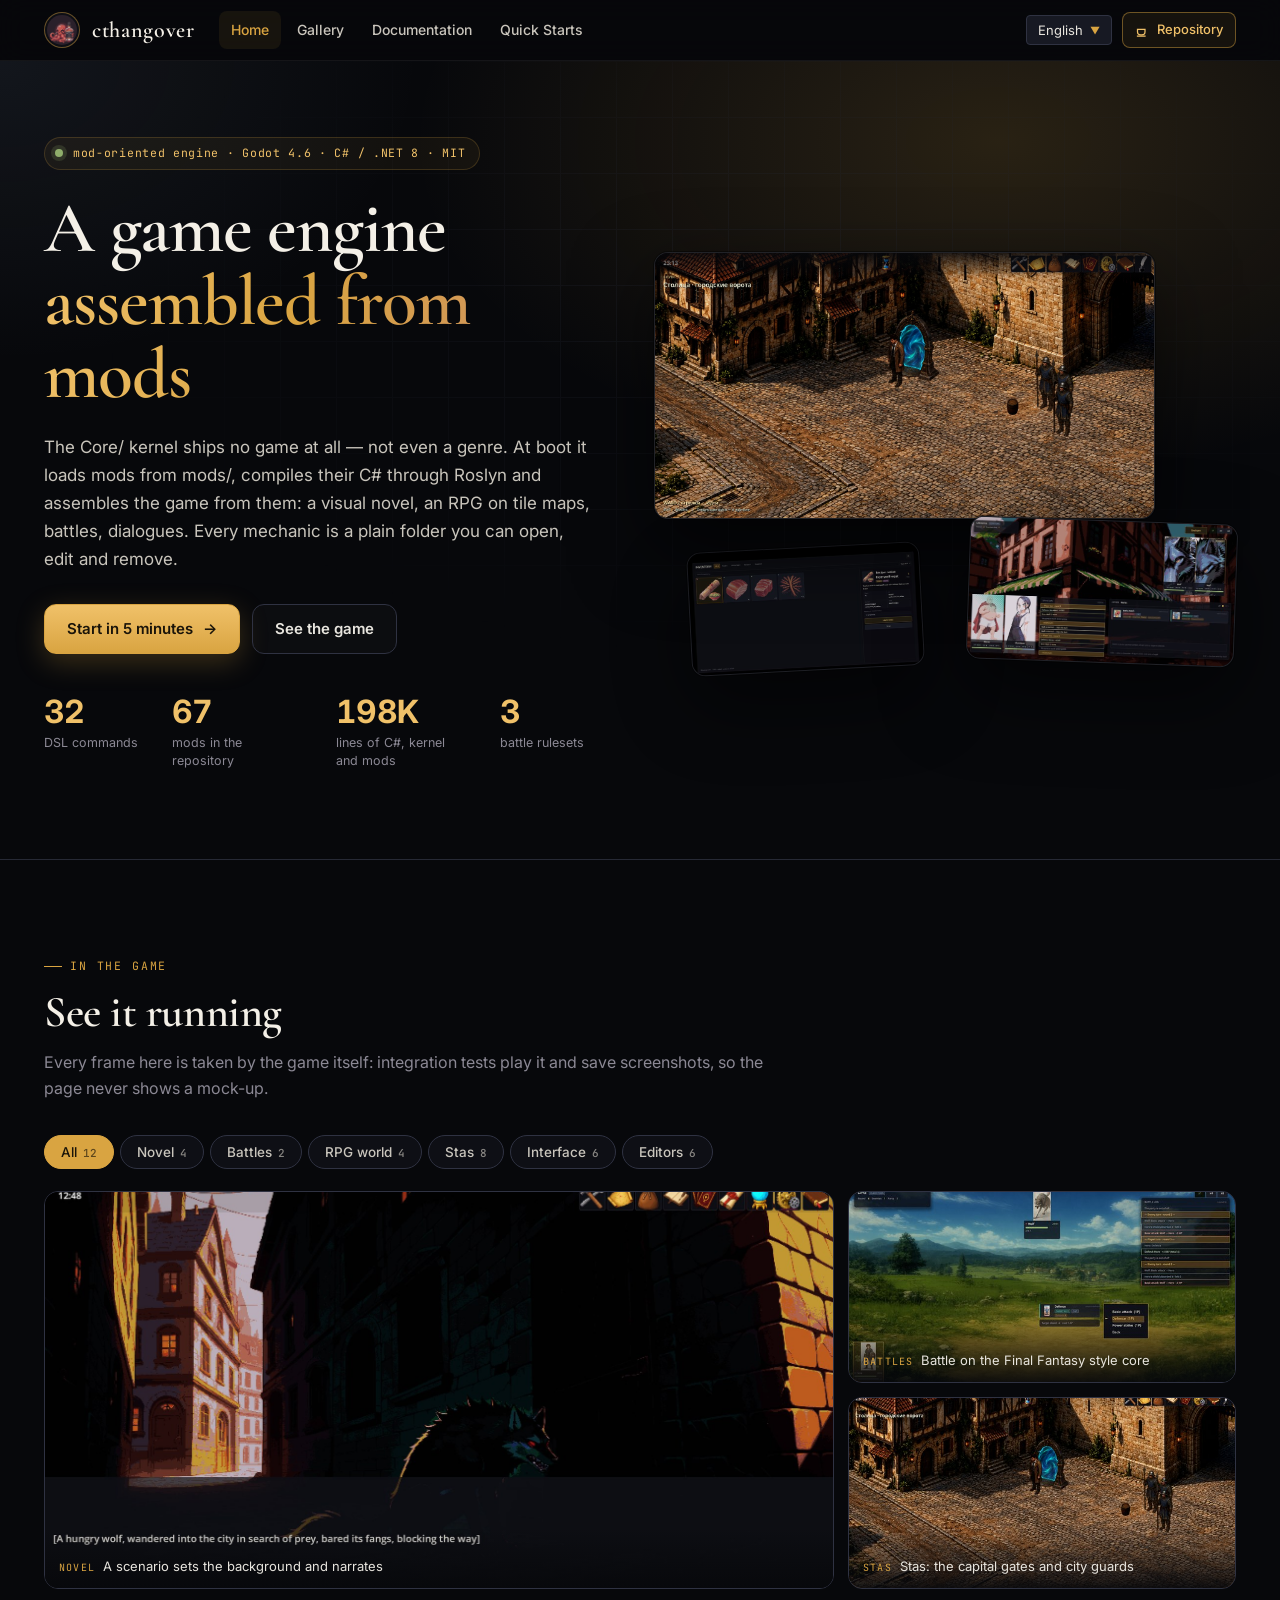
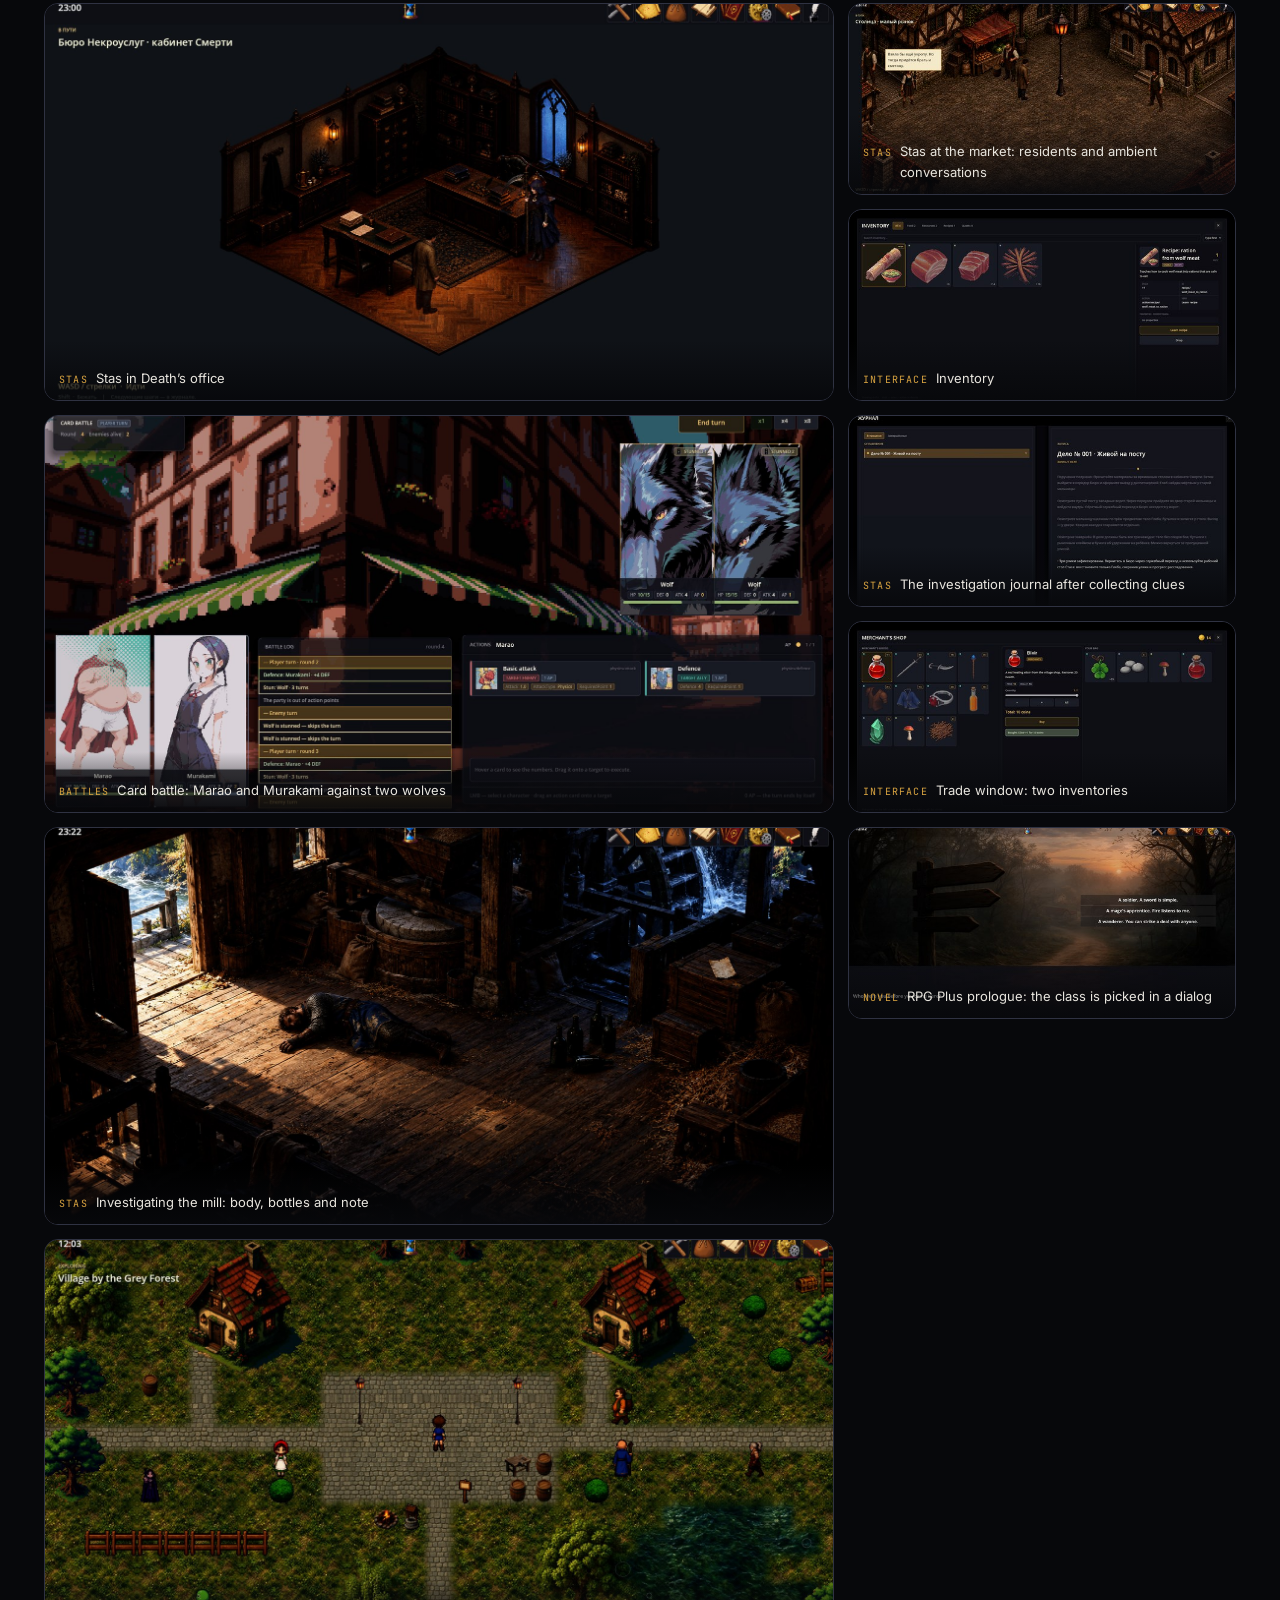
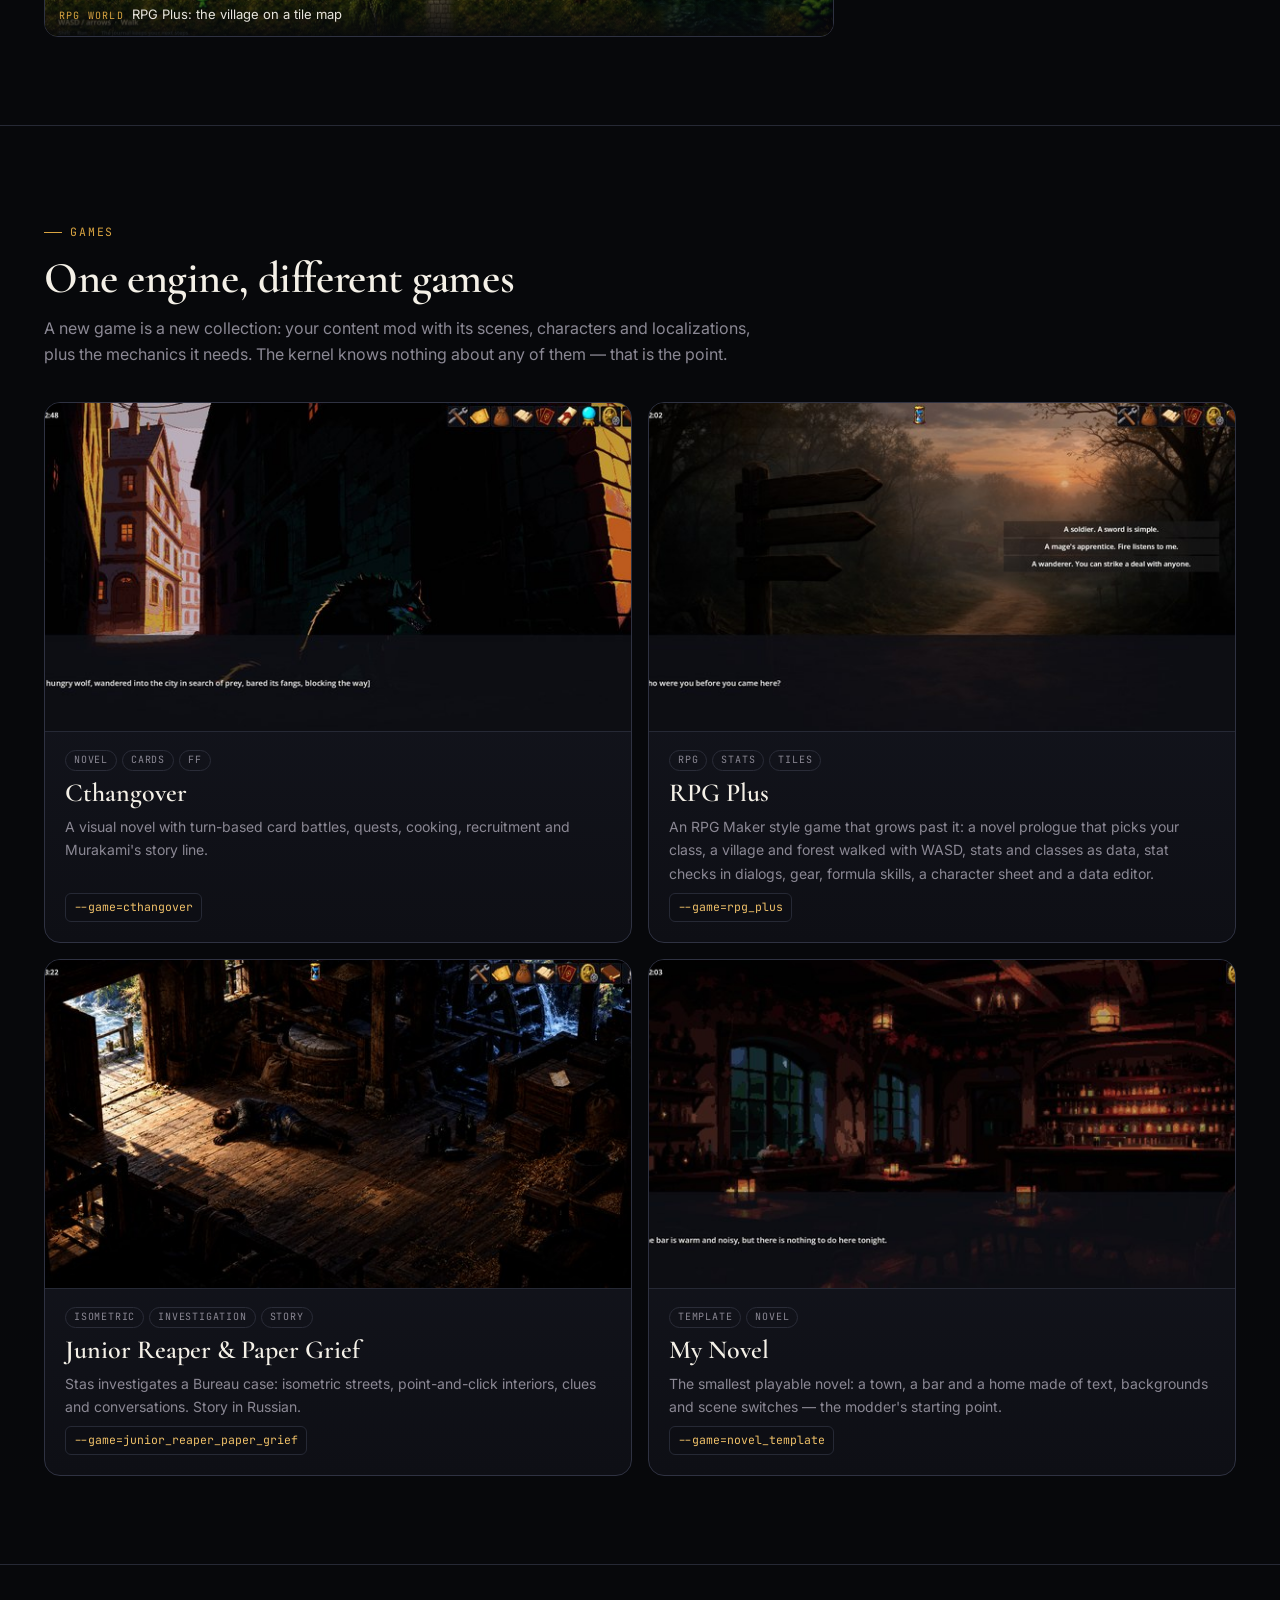
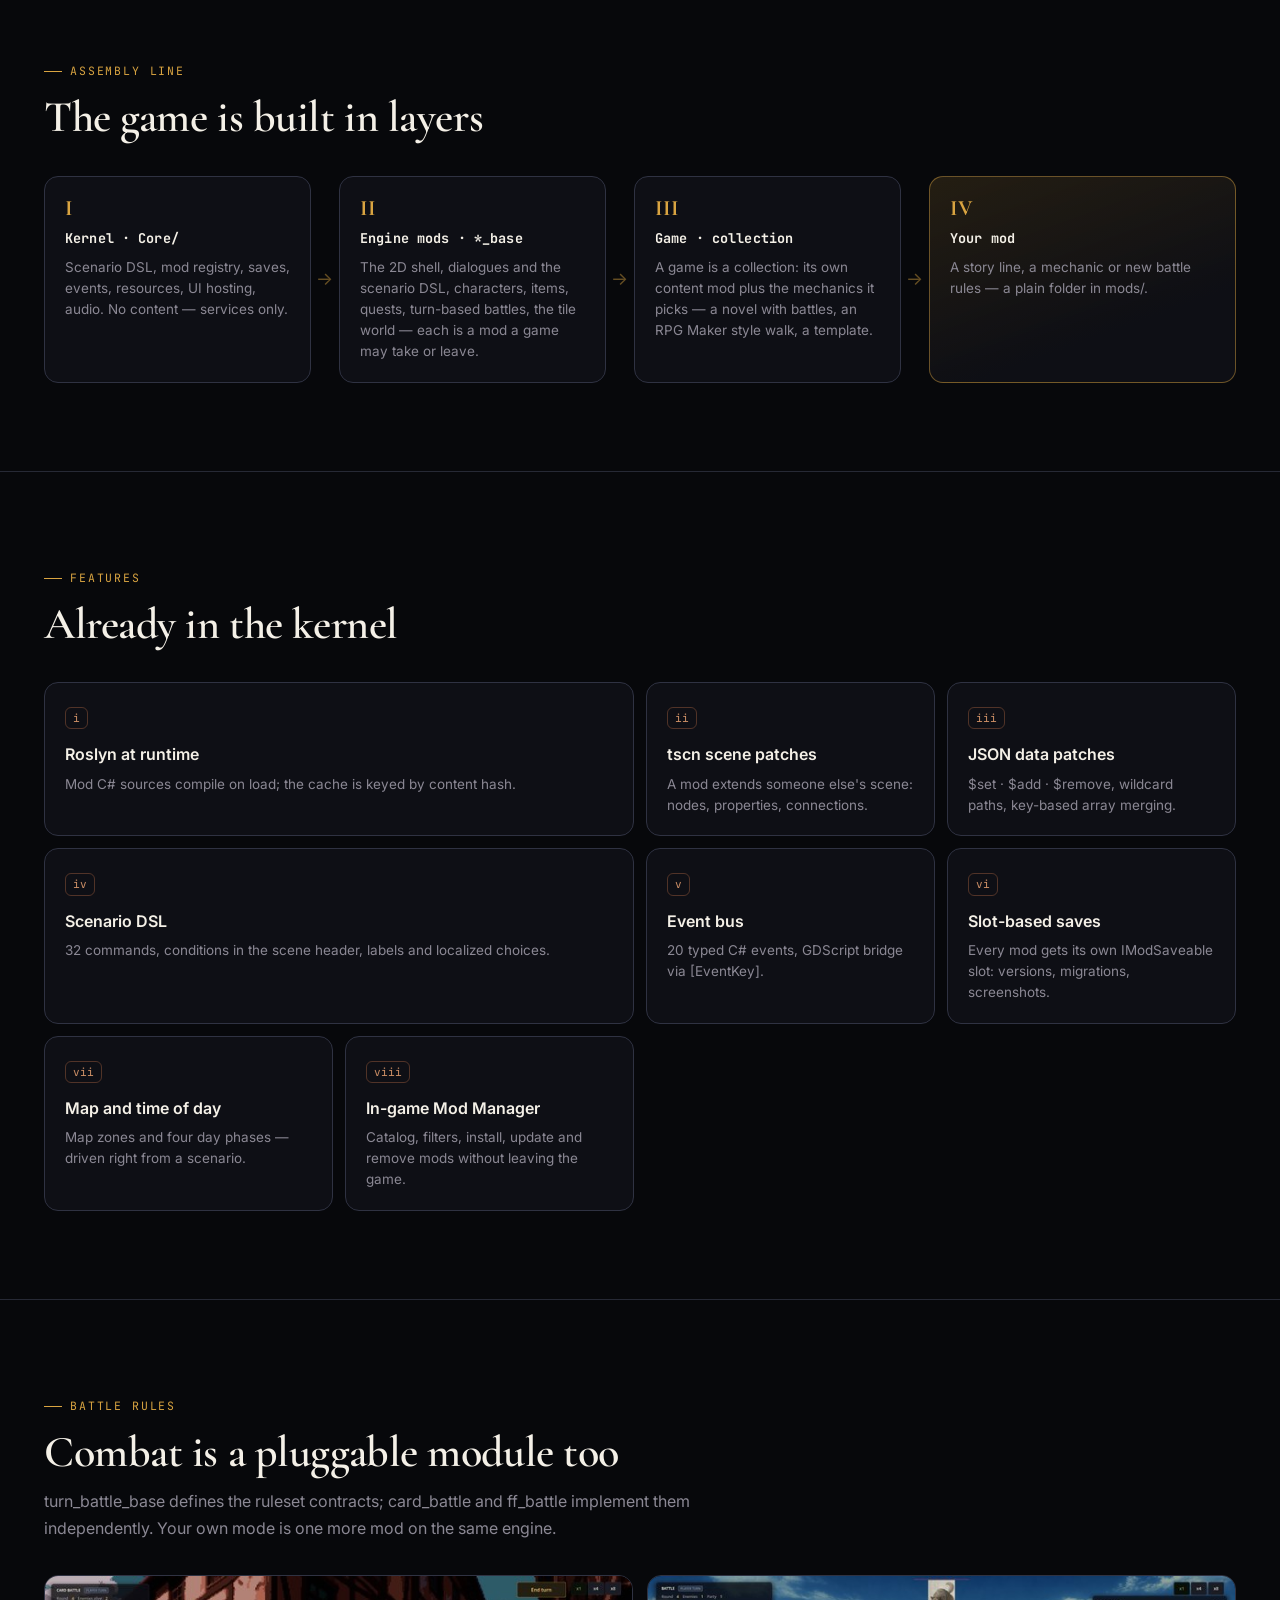
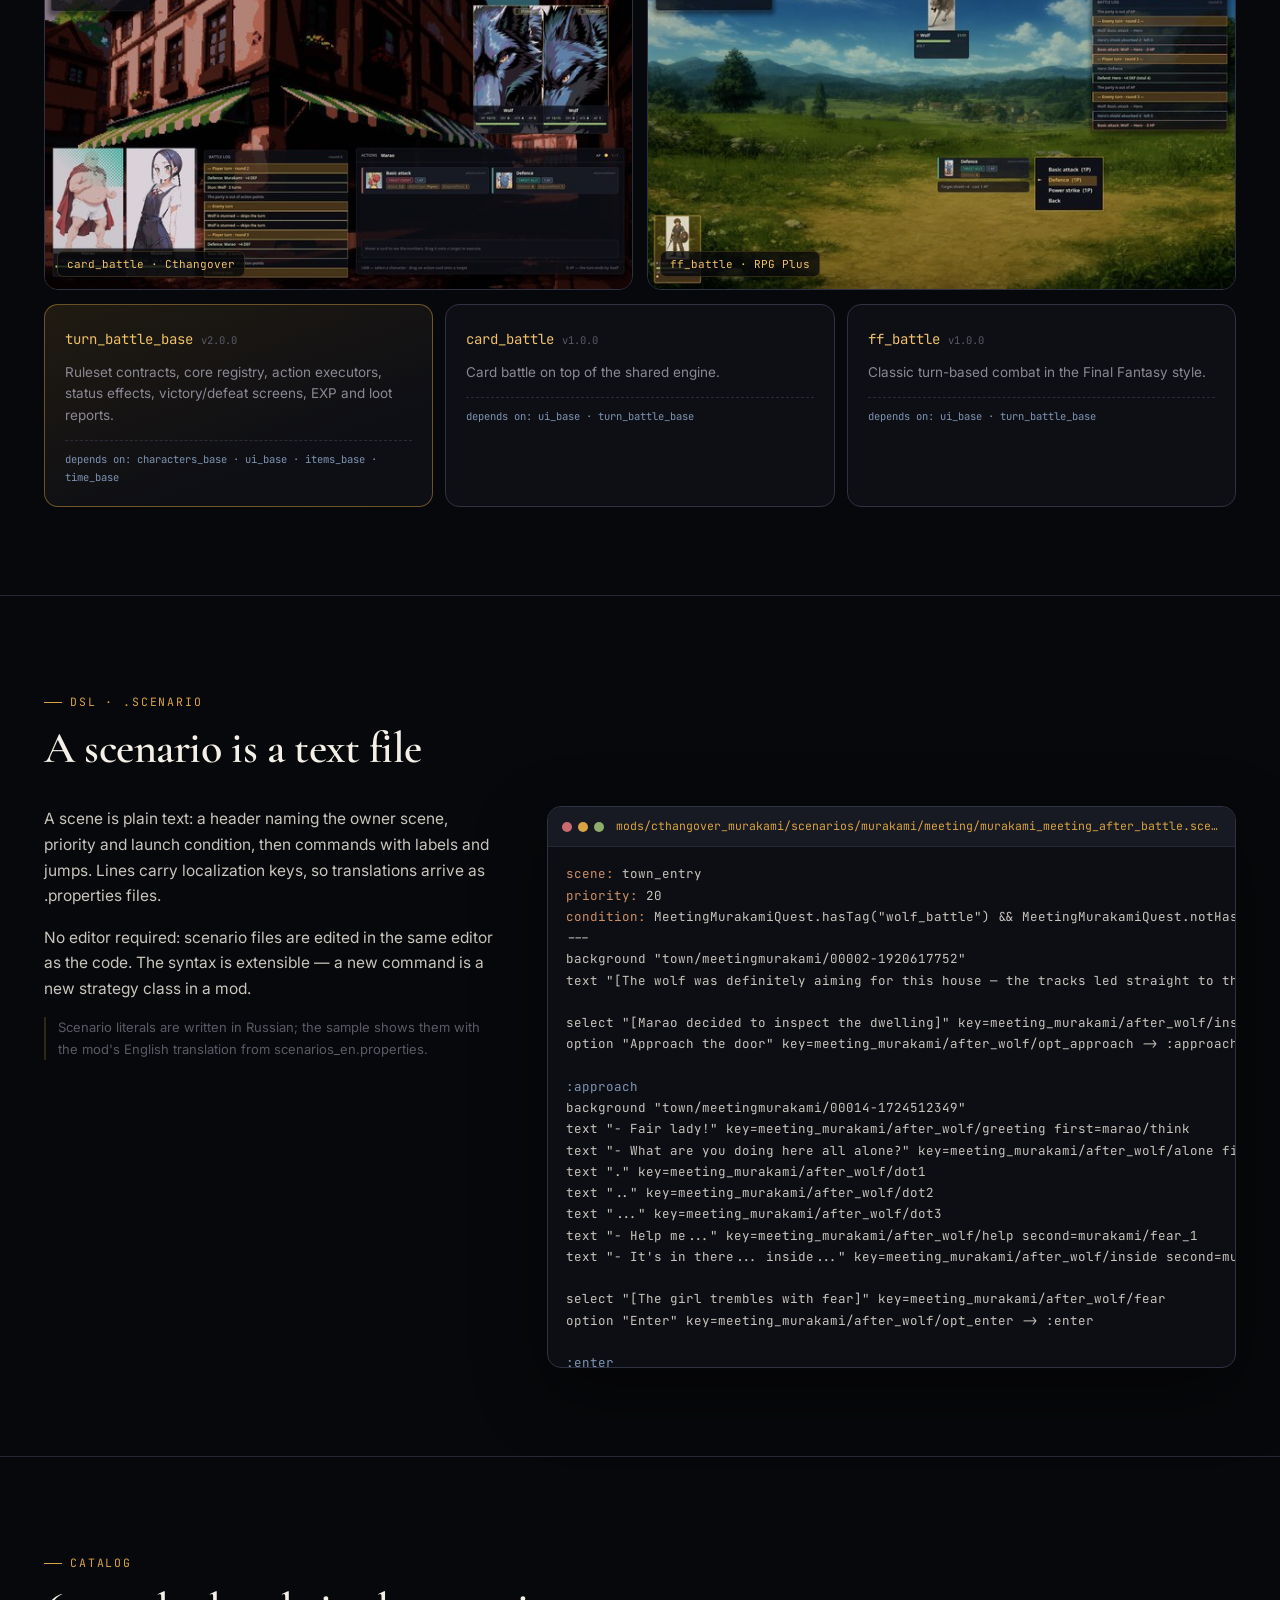
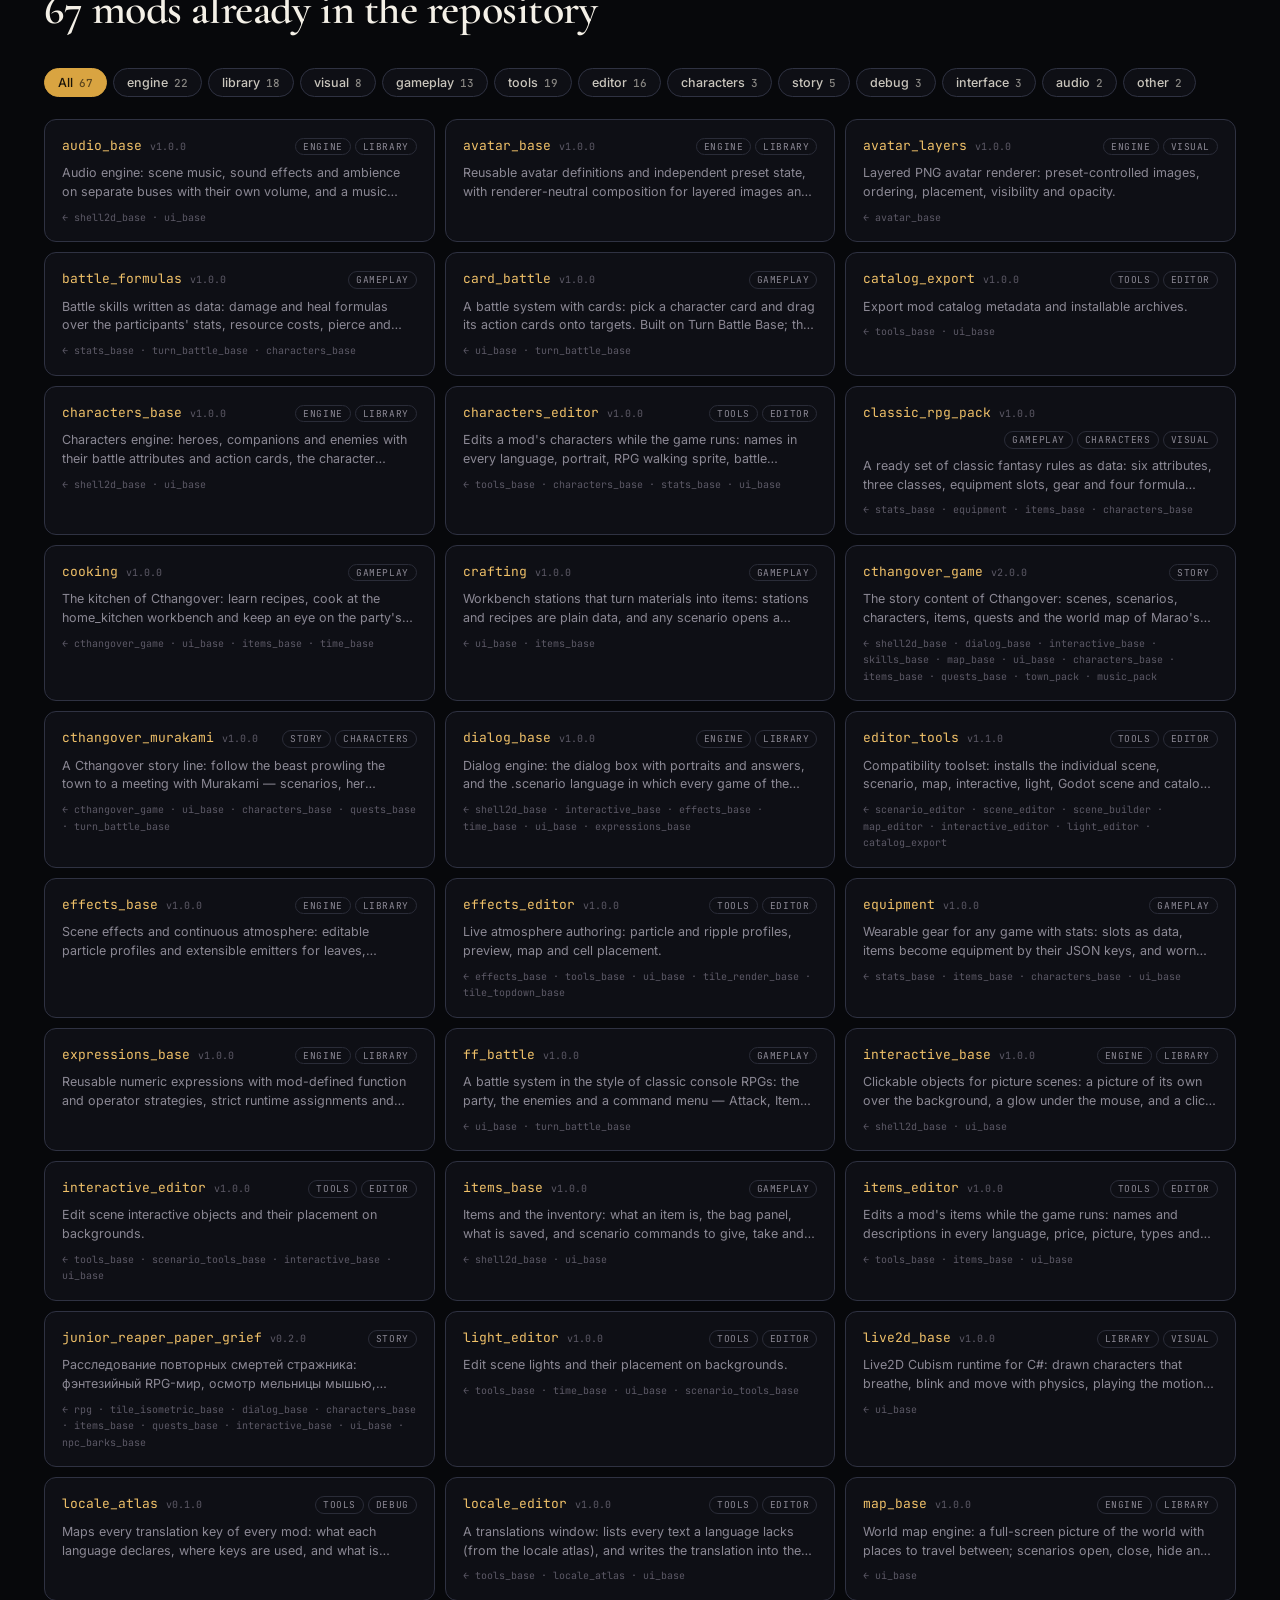
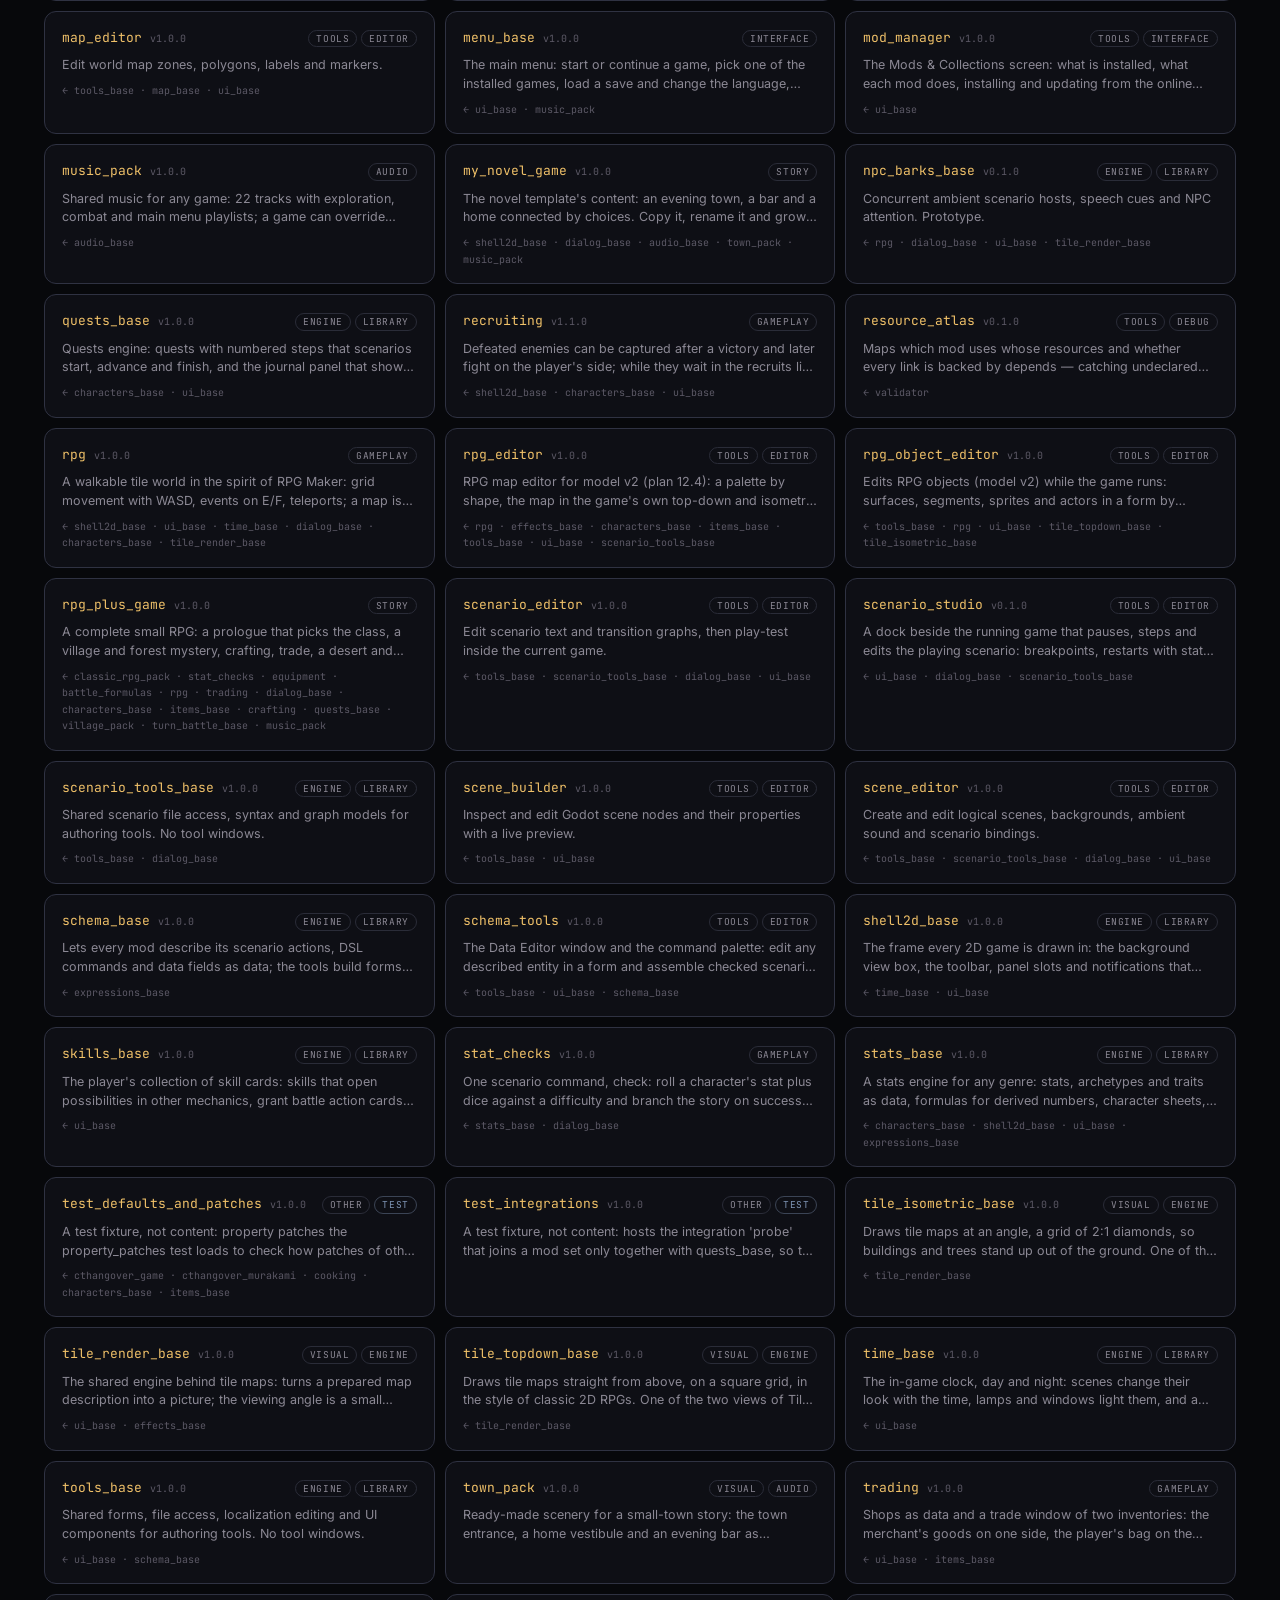
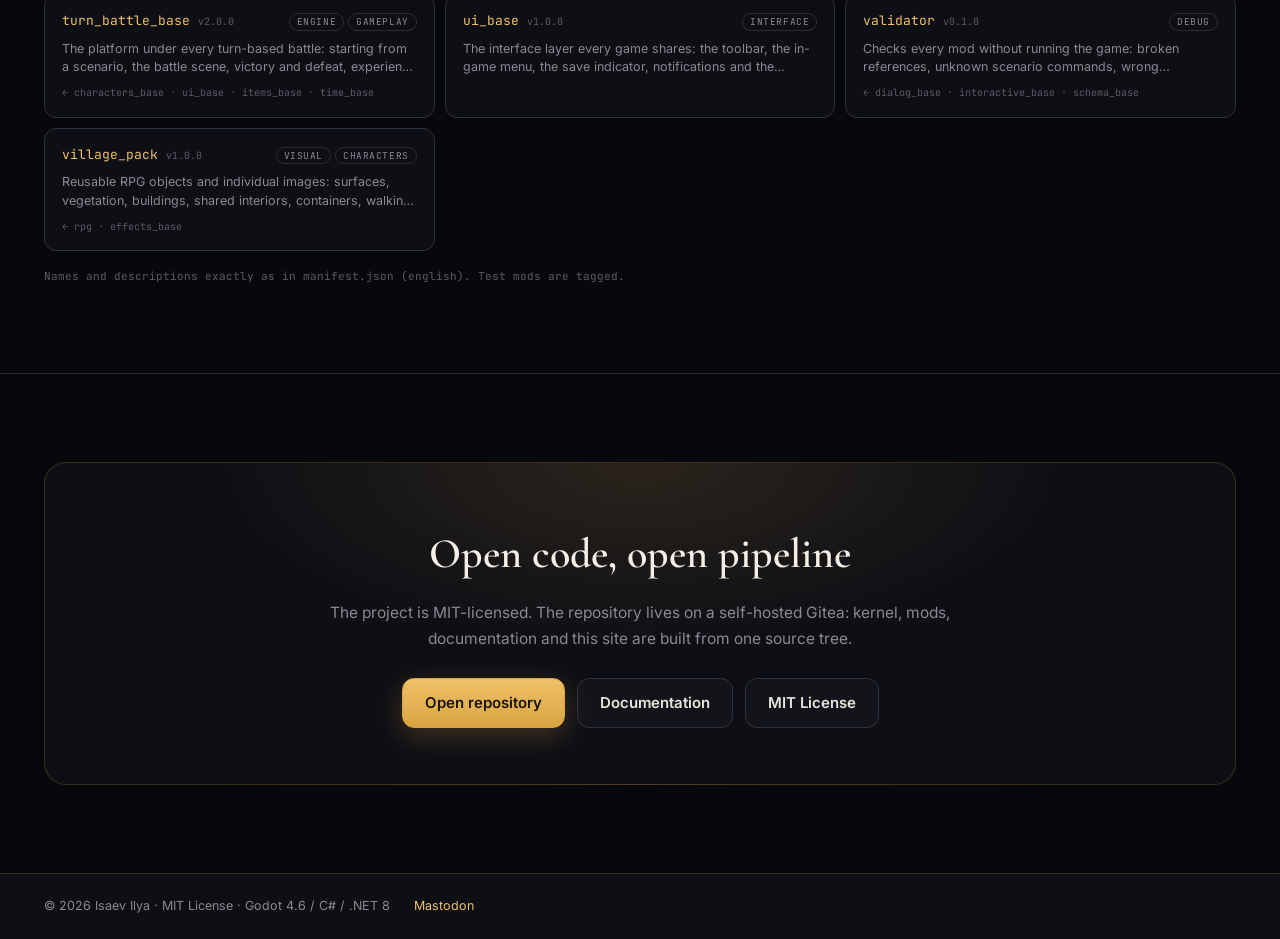
==== commit d660ba07: "Site: refresh documentation, gallery and GitHub Pages build Publish the current documentation, quick" ====
--- a/index.html
+++ b/index.html
@@ -11,7 +11,7 @@
 <meta property="og:title" content="cthangover — a game engine assembled from mods">
 <meta property="og:description" content="A resource-free C# kernel assembles the game from mods at runtime: a visual novel, an RPG on tile maps, card and FF battles, in-game mod manager.">
 <meta property="og:url" content="https://cthangover.github.io/">
-<meta property="og:image" content="https://cthangover.github.io/img/shots/site_shots__battle_later.jpg">
+<meta property="og:image" content="https://cthangover.github.io/img/shots/card_played__battle_round4.jpg?v=marao_retake_20261104T065313Z">
 <meta name="twitter:card" content="summary_large_image">
 <link rel="icon" href="favicon.ico" sizes="any">
 <link rel="icon" type="image/png" href="img/favicon-32.png" sizes="32x32">
@@ -20,7 +20,7 @@
 <link rel="preconnect" href="https://fonts.googleapis.com">
 <link rel="preconnect" href="https://fonts.gstatic.com" crossorigin>
 <link rel="stylesheet" href="https://fonts.googleapis.com/css2?family=Cormorant+Garamond:wght@500;600;700&family=Inter:wght@400;500;600;700&family=JetBrains+Mono:wght@400;500&display=swap">
-<link rel="stylesheet" href="css/style.css">
+<link rel="stylesheet" href="css/style.css?v=20261104">
 <script>document.documentElement.classList.add("js");</script>
 </head>
 
@@ -70,16 +70,16 @@
         <a class="btn btn-ghost" href="#gallery" data-i18n="cta_gallery">See the game</a>
       </div>
       <div class="stats">
-        <div class="stat"><div class="n" id="statDsl">29</div><div class="l" data-i18n="st_dsl_l">DSL commands</div></div>
-        <div class="stat"><div class="n" id="statMods">28</div><div class="l" data-i18n="st_mods_l">mods in the repository</div></div>
-        <div class="stat"><div class="n" id="statLoc">119K</div><div class="l" data-i18n="st_loc_l">lines of C#, kernel and mods</div></div>
+        <div class="stat"><div class="n" id="statDsl">32</div><div class="l" data-i18n="st_dsl_l">DSL commands</div></div>
+        <div class="stat"><div class="n" id="statMods">67</div><div class="l" data-i18n="st_mods_l">mods in the repository</div></div>
+        <div class="stat"><div class="n" id="statLoc">198K</div><div class="l" data-i18n="st_loc_l">lines of C#, kernel and mods</div></div>
         <div class="stat"><div class="n" id="statBattle">3</div><div class="l" data-i18n="st_battle_l">battle rulesets</div></div>
       </div>
     </div>
     <div class="hero-shots reveal" aria-hidden="true">
-      <figure class="hs hs-main"><img src="img/shots/rpg_walk__rpg_village.jpg" alt=""></figure>
-      <figure class="hs hs-a"><img src="img/shots/site_shots__battle_later.thumb.jpg" alt=""></figure>
-      <figure class="hs hs-b"><img src="img/shots/site_shots__panel_inventory.thumb.jpg" alt=""></figure>
+      <figure class="hs hs-main"><img src="img/shots/stas_case__02_capital_gates.jpg?v=20261104" alt=""></figure>
+      <figure class="hs hs-a"><img src="img/shots/card_played__battle_round4.thumb.jpg?v=marao_retake_20261104T065313Z" alt=""></figure>
+      <figure class="hs hs-b"><img src="img/shots/site_shots__panel_inventory.thumb.jpg?v=20261104" alt=""></figure>
     </div>
   </div>
 </section>
@@ -105,7 +105,7 @@
     </div>
     <div class="games">
       <article class="game reveal">
-        <div class="gimg"><img src="img/shots/site_shots__novel_wolf.thumb.jpg" alt="Cthangover" loading="lazy"></div>
+        <div class="gimg"><img src="img/shots/site_shots__novel_wolf.thumb.jpg?v=20261104" alt="Cthangover" loading="lazy"></div>
         <div class="gbody">
           <div class="gtags"><span>novel</span><span>cards</span><span>ff</span></div>
           <h3>Cthangover</h3>
@@ -114,19 +114,28 @@
         </div>
       </article>
       <article class="game reveal">
-        <div class="gimg"><img src="img/shots/trade__trade_forest.thumb.jpg" alt="RPG Demo" loading="lazy"></div>
-        <div class="gbody">
-          <div class="gtags"><span>rpg</span><span>tiles</span><span>trade</span></div>
-          <h3>RPG Demo</h3>
-          <p data-i18n="g_rpg_d">A pixel village and forest walked with WASD…</p>
-          <code>--game=rpg_demo</code>
-        </div>
-      </article>
-      <article class="game reveal">
-        <div class="gimg"><img src="img/shots/site_shots__location_home_outside.thumb.jpg" alt="Novel Template" loading="lazy"></div>
+        <div class="gimg"><img src="img/shots/rpg_world__rpg_plus_prologue.thumb.jpg?v=20261104" alt="RPG Plus" loading="lazy"></div>
+        <div class="gbody">
+          <div class="gtags"><span>rpg</span><span>stats</span><span>tiles</span></div>
+          <h3>RPG Plus</h3>
+          <p data-i18n="g_rpg_d">An RPG Maker style game that grows past it…</p>
+          <code>--game=rpg_plus</code>
+        </div>
+      </article>
+      <article class="game reveal">
+        <div class="gimg"><img src="img/shots/stas_case__04_mill_investigation.thumb.jpg?v=20261104" alt="Junior Reaper &amp; Paper Grief" loading="lazy"></div>
+        <div class="gbody">
+          <div class="gtags"><span>isometric</span><span>investigation</span><span>story</span></div>
+          <h3>Junior Reaper &amp; Paper Grief</h3>
+          <p data-i18n="g_stas_d">Stas investigates the Bureau’s first case: isometric streets, clues and conversations.</p>
+          <code>--game=junior_reaper_paper_grief</code>
+        </div>
+      </article>
+      <article class="game reveal">
+        <div class="gimg"><img src="img/shots/novel_template__bar.thumb.jpg?v=20261104" alt="My Novel" loading="lazy"></div>
         <div class="gbody">
           <div class="gtags"><span>template</span><span>novel</span></div>
-          <h3>Novel Template</h3>
+          <h3>My Novel</h3>
           <p data-i18n="g_nov_d">The smallest playable novel…</p>
           <code>--game=novel_template</code>
         </div>
@@ -163,8 +172,8 @@
       <p class="sub" data-i18n="battle_desc">turn_battle_base defines the ruleset contracts…</p>
     </div>
     <div class="battleshots reveal">
-      <figure><img src="img/shots/site_shots__battle.thumb.jpg" alt="card_battle" loading="lazy"><figcaption>card_battle · Cthangover</figcaption></figure>
-      <figure><img src="img/shots/rpg_walk__rpg_battle.thumb.jpg" alt="ff_battle" loading="lazy"><figcaption>ff_battle · RPG Demo</figcaption></figure>
+      <figure><img src="img/shots/card_played__battle_round4.thumb.jpg?v=marao_retake_20261104T065313Z" alt="card_battle" loading="lazy"><figcaption>card_battle · Cthangover</figcaption></figure>
+      <figure><img src="img/shots/ff_played__battle_round4.thumb.jpg?v=20261104" alt="ff_battle" loading="lazy"><figcaption>ff_battle · RPG Plus</figcaption></figure>
     </div>
     <div class="bgrid" id="battleGrid"></div>
   </div>
@@ -194,7 +203,7 @@
   <div class="wrap">
     <div class="sechead reveal">
       <div class="cap" data-i18n="mods_cap">Catalog</div>
-      <h2 class="sec" id="modsTitle">28 mods already in the repository</h2>
+      <h2 class="sec" id="modsTitle">67 mods already in the repository</h2>
     </div>
     <div class="gtabs small" id="modTabs"></div>
     <div class="modgrid" id="modGrid"></div>
@@ -219,7 +228,7 @@
 <footer>
   <div class="wrap fgrid">
     <span>© 2026 Isaev Ilya · <span data-i18n="license">MIT License</span> · Godot 4.6 / C# / .NET 8</span>
-    <span class="build"><b>▮</b> <span data-i18n="built_by">assembled from</span> 84 <span data-i18n="md_files">Markdown files</span> · build-*.py</span>
+	<a rel="me" href="https://mastodon.gamedev.place/@cthangover">Mastodon</a>
   </div>
 </footer>
 
@@ -230,7 +239,7 @@
   <button class="lb-nav lb-next" id="lbNext" aria-label="Next">›</button>
 </div>
 
-<script src="js/i18n.js"></script>
-<script src="js/main.js"></script>
+<script src="js/i18n.js?v=20261104"></script>
+<script src="js/main.js?v=4c42bb56bc76"></script>
 </body>
 </html>
--- a/css/style.css
+++ b/css/style.css
@@ -149,7 +149,7 @@
 .lb-next{right:14px;top:50%;transform:translateY(-50%)}
 
 /* ---- games ---- */
-.games{display:grid;grid-template-columns:repeat(3,1fr);gap:16px}
+.games{display:grid;grid-template-columns:repeat(2,minmax(0,1fr));gap:16px}
 .game{background:linear-gradient(180deg,var(--surface2),var(--surface));border:1px solid var(--line-card);border-radius:16px;overflow:hidden;display:flex;flex-direction:column;transition:border-color .2s ease,transform .2s ease}
 .game:hover{border-color:var(--gold-line);transform:translateY(-3px)}
 .gimg{aspect-ratio:16/9;overflow:hidden;border-bottom:1px solid var(--line-soft)}
